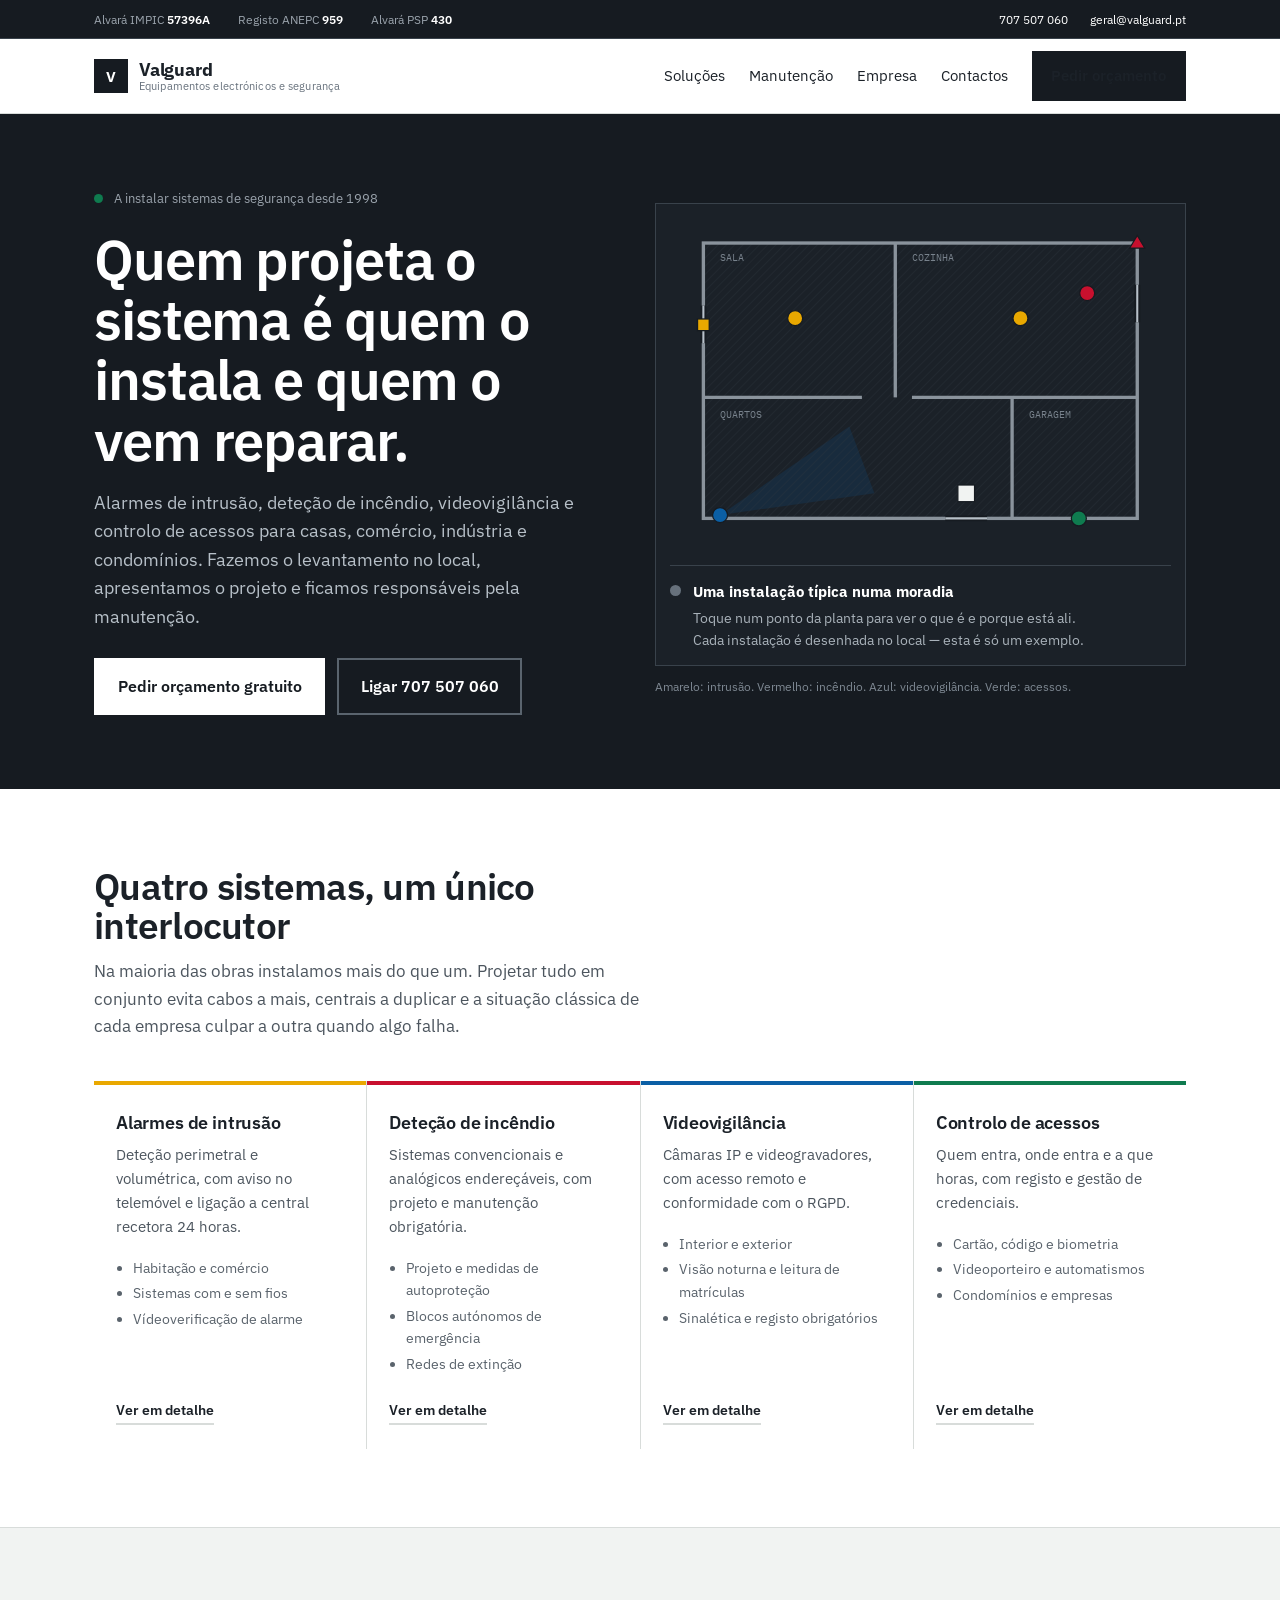
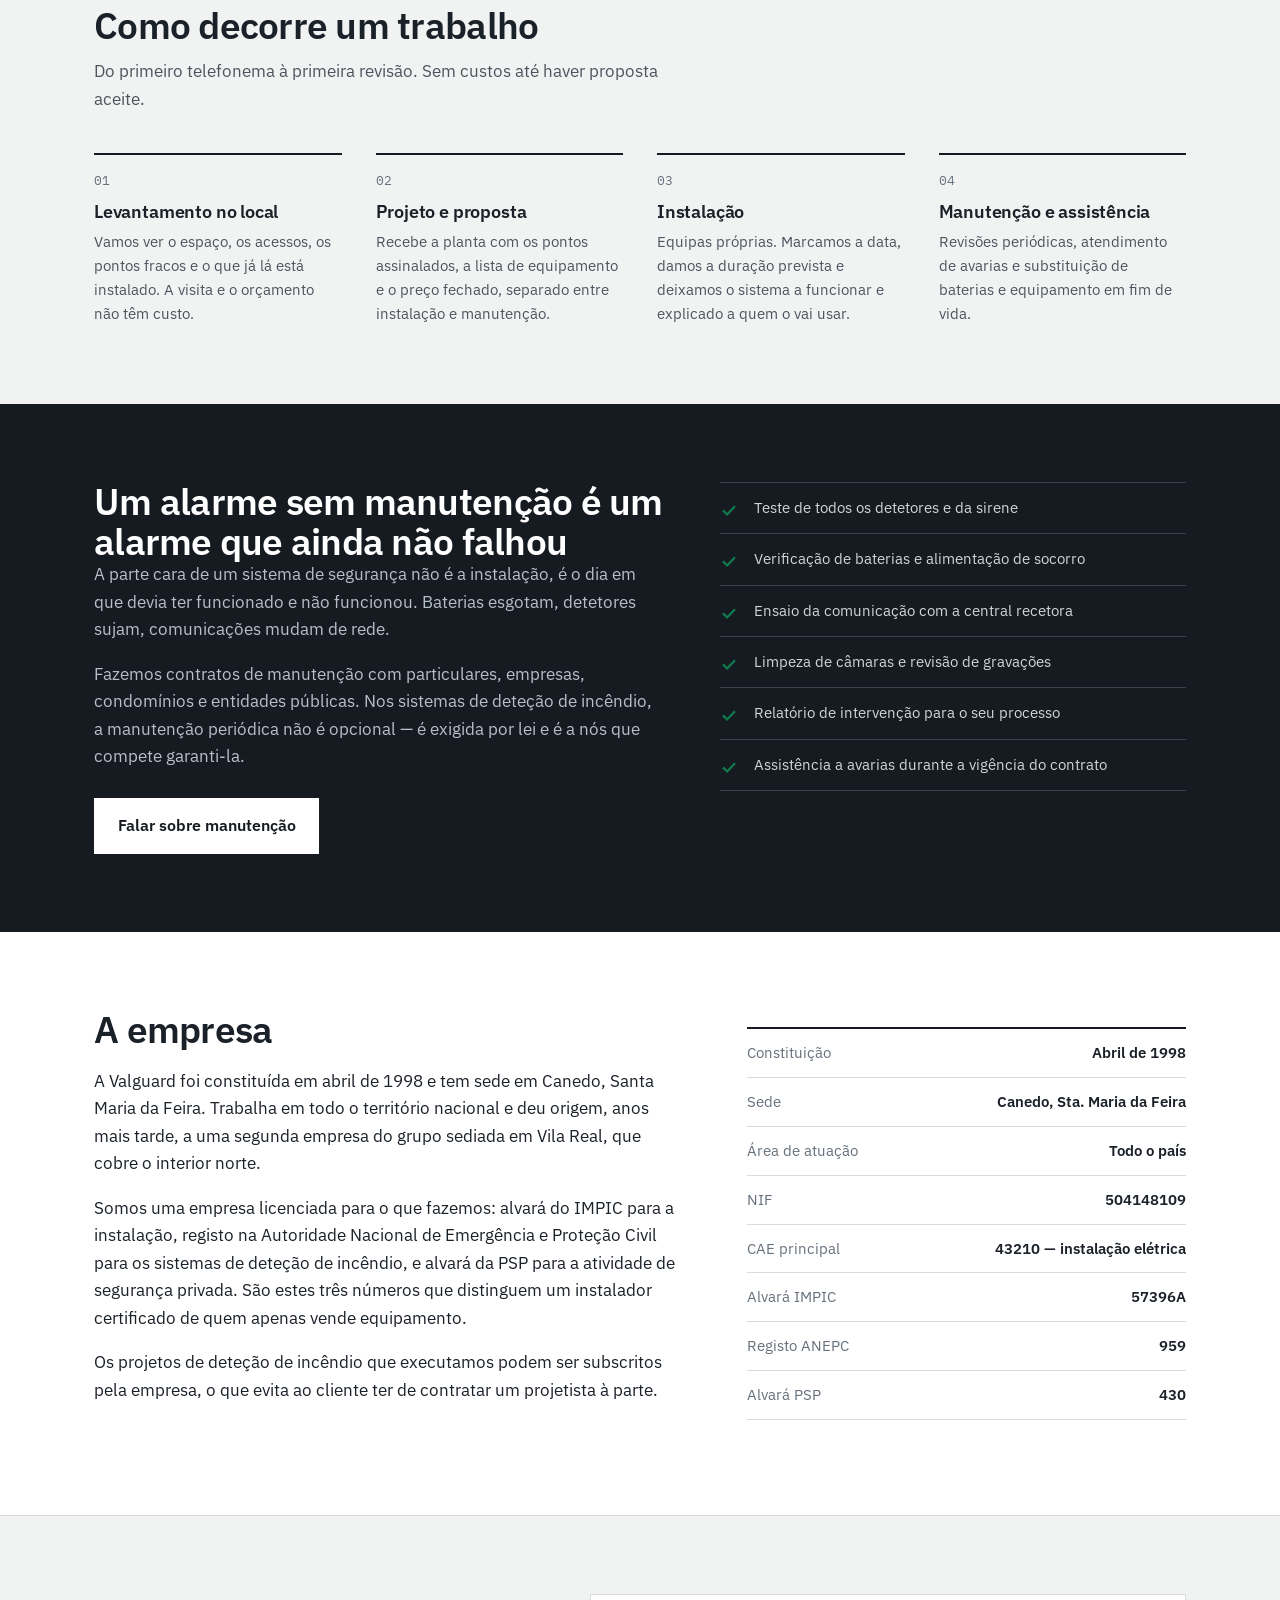
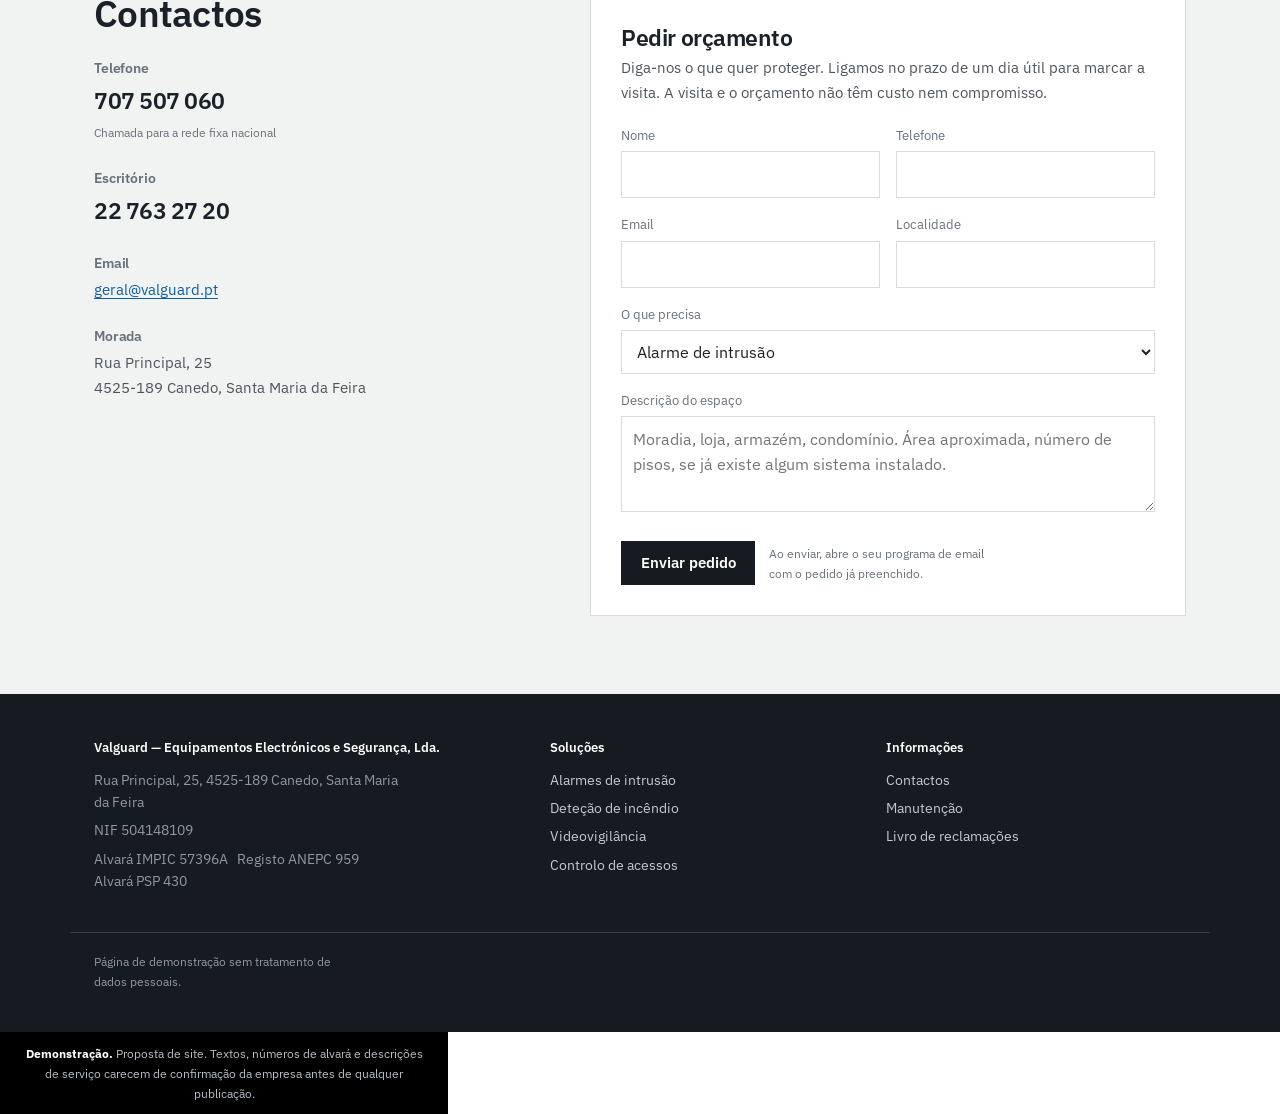
==== index.html @ 0702d92c "Site de demonstração Valguard: página inicial com planta interativa, página de soluções e configurad" ====
<!DOCTYPE html>
<html lang="pt-PT">
<head>
<meta charset="utf-8">
<meta name="viewport" content="width=device-width, initial-scale=1">
<title>Valguard — Alarmes, deteção de incêndio, videovigilância e controlo de acessos</title>
<meta name="description" content="Instalação e manutenção de sistemas de segurança em todo o país desde 1998. Alarmes de intrusão, deteção de incêndio, videovigilância e controlo de acessos. Sede em Canedo, Santa Maria da Feira.">
<link rel="preconnect" href="https://fonts.googleapis.com">
<link rel="preconnect" href="https://fonts.gstatic.com" crossorigin>
<link href="https://fonts.googleapis.com/css2?family=IBM+Plex+Mono:wght@400;500&family=IBM+Plex+Sans:wght@400;500;600;700&display=swap" rel="stylesheet">
<link rel="stylesheet" href="assets/style.css">
</head>
<body>
<a class="skip" href="#principal">Saltar para o conteúdo</a>

<div class="credenciais">
  <div class="wrap">
    <span>Alvará IMPIC <b>57396A</b></span>
    <span>Registo ANEPC <b>959</b></span>
    <span>Alvará PSP <b>430</b></span>
    <span class="dir">
      <a href="tel:707507060">707 507 060</a>
      <a href="mailto:geral@valguard.pt">geral@valguard.pt</a>
    </span>
  </div>
</div>

<header class="topo">
  <div class="wrap">
    <a class="marca" href="index.html">
      <span class="sig" aria-hidden="true">V</span>
      <span class="nome">Valguard<small>Equipamentos electrónicos e segurança</small></span>
    </a>
    <nav class="menu">
      <a href="solucoes.html">Soluções</a>
      <a href="#manutencao">Manutenção</a>
      <a href="#empresa">Empresa</a>
      <a href="#contactos">Contactos</a>
      <a class="btn" href="#contactos">Pedir orçamento</a>
    </nav>
  </div>
</header>

<main id="principal">

<section class="hero">
  <div class="wrap">
    <div>
      <span class="etiqueta-desde"><i aria-hidden="true"></i> A instalar sistemas de segurança desde 1998</span>
      <h1>Quem projeta o sistema é quem o instala e quem o vem reparar.</h1>
      <p class="sub">Alarmes de intrusão, deteção de incêndio, videovigilância e controlo de acessos
        para casas, comércio, indústria e condomínios. Fazemos o levantamento no local,
        apresentamos o projeto e ficamos responsáveis pela manutenção.</p>
      <div class="acoes">
        <a class="btn btn-claro" href="#contactos">Pedir orçamento gratuito</a>
        <a class="btn btn-linha-clara" href="tel:707507060">Ligar 707 507 060</a>
      </div>
    </div>

    <div>
      <div class="planta-caixa">
        <svg viewBox="0 0 600 400" role="img" aria-label="Planta de uma habitação com os pontos de um sistema de segurança assinalados">
          <defs>
            <pattern id="hachura" width="7" height="7" patternTransform="rotate(45)" patternUnits="userSpaceOnUse">
              <line x1="0" y1="0" x2="0" y2="7" stroke="#2E3740" stroke-width="1.4"/>
            </pattern>
          </defs>

          <!-- cone da câmara exterior -->
          <path d="M60 356 L215 250 L245 330 Z" fill="#0B5FA5" opacity=".16"/>

          <!-- paredes -->
          <rect x="40" y="30" width="520" height="330" fill="url(#hachura)" opacity=".55"/>
          <rect x="40" y="30" width="520" height="330" fill="none" stroke="#8A939C" stroke-width="4"/>
          <line x1="270" y1="30" x2="270" y2="215" stroke="#8A939C" stroke-width="4"/>
          <line x1="40" y1="215" x2="230" y2="215" stroke="#8A939C" stroke-width="4"/>
          <line x1="290" y1="215" x2="560" y2="215" stroke="#8A939C" stroke-width="4"/>
          <line x1="410" y1="215" x2="410" y2="360" stroke="#8A939C" stroke-width="4"/>

          <!-- vãos -->
          <line x1="40" y1="105" x2="40" y2="150" stroke="#161B21" stroke-width="7"/>
          <line x1="40" y1="105" x2="40" y2="150" stroke="#B7C0C8" stroke-width="2.5"/>
          <line x1="330" y1="360" x2="380" y2="360" stroke="#161B21" stroke-width="7"/>
          <line x1="330" y1="360" x2="380" y2="360" stroke="#B7C0C8" stroke-width="2.5"/>
          <line x1="560" y1="80" x2="560" y2="125" stroke="#161B21" stroke-width="7"/>
          <line x1="560" y1="80" x2="560" y2="125" stroke="#B7C0C8" stroke-width="2.5"/>

          <!-- nomes das divisões -->
          <g class="mono" fill="#78828C" font-size="12" font-family="IBM Plex Mono, monospace">
            <text x="60" y="52">SALA</text>
            <text x="290" y="52">COZINHA</text>
            <text x="60" y="240">QUARTOS</text>
            <text x="430" y="240">GARAGEM</text>
          </g>

          <!-- pontos -->
          <g id="pontos">
            <g class="ponto" role="button" tabindex="0" aria-pressed="false"
               data-nome="Detetor de movimento" data-cor="#E9A800"
               data-desc="Infravermelho passivo com imunidade a animais domésticos. Cobre a divisão inteira e liga por rádio ou cabo à central.">
              <circle class="halo" cx="150" cy="120" r="22" fill="#E9A800"/>
              <circle class="base" cx="150" cy="120" r="9" fill="#E9A800" stroke="#161B21" stroke-width="1.5"/>
            </g>
            <g class="ponto" role="button" tabindex="0" aria-pressed="false"
               data-nome="Detetor de movimento" data-cor="#E9A800"
               data-desc="Nas divisões de passagem obrigatória. Se alguém entrar por onde for, tem de passar por um destes.">
              <circle class="halo" cx="420" cy="120" r="22" fill="#E9A800"/>
              <circle class="base" cx="420" cy="120" r="9" fill="#E9A800" stroke="#161B21" stroke-width="1.5"/>
            </g>
            <g class="ponto" role="button" tabindex="0" aria-pressed="false"
               data-nome="Contacto magnético" data-cor="#E9A800"
               data-desc="Colocado em portas e janelas. Deteta a abertura antes de haver alguém lá dentro, o que permite disparar com a casa ocupada.">
              <circle class="halo" cx="40" cy="128" r="20" fill="#E9A800"/>
              <rect class="base" x="33" y="121" width="14" height="14" fill="#E9A800" stroke="#161B21" stroke-width="1.5"/>
            </g>
            <g class="ponto" role="button" tabindex="0" aria-pressed="false"
               data-nome="Detetor de fumo" data-cor="#C8102E"
               data-desc="Ótico, no teto da cozinha e dos corredores. Em edifícios com utilização-tipo definida, a localização e o número seguem o projeto de segurança contra incêndio.">
              <circle class="halo" cx="500" cy="90" r="22" fill="#C8102E"/>
              <circle class="base" cx="500" cy="90" r="9" fill="#C8102E" stroke="#161B21" stroke-width="1.5"/>
            </g>
            <g class="ponto" role="button" tabindex="0" aria-pressed="false"
               data-nome="Sirene exterior autoalimentada" data-cor="#C8102E"
               data-desc="Com bateria própria e proteção contra sabotagem. Continua a tocar se cortarem a corrente ou o cabo.">
              <circle class="halo" cx="560" cy="30" r="22" fill="#C8102E"/>
              <path class="base" d="M560 21 l9 15 h-18 z" fill="#C8102E" stroke="#161B21" stroke-width="1.5"/>
            </g>
            <g class="ponto" role="button" tabindex="0" aria-pressed="false"
               data-nome="Central e teclado" data-cor="#F1F3F2"
               data-desc="O cérebro do sistema, junto à entrada. Comunica por GSM e IP com a central recetora de alarmes e com a aplicação no telemóvel.">
              <circle class="halo" cx="355" cy="330" r="22" fill="#F1F3F2"/>
              <rect class="base" x="345" y="320" width="20" height="20" fill="#F1F3F2" stroke="#161B21" stroke-width="1.5"/>
            </g>
            <g class="ponto" role="button" tabindex="0" aria-pressed="false"
               data-nome="Câmara exterior" data-cor="#0B5FA5"
               data-desc="Visão noturna e gravação contínua no videogravador. O ângulo de cobertura é definido no levantamento para não apanhar espaço público nem casas vizinhas.">
              <circle class="halo" cx="60" cy="356" r="22" fill="#0B5FA5"/>
              <circle class="base" cx="60" cy="356" r="9" fill="#0B5FA5" stroke="#161B21" stroke-width="1.5"/>
            </g>
            <g class="ponto" role="button" tabindex="0" aria-pressed="false"
               data-nome="Controlo de acessos" data-cor="#0F7B4F"
               data-desc="Leitor de cartão ou código no portão e na porta da garagem. Regista quem entrou e a que horas, e permite retirar um acesso sem trocar fechaduras.">
              <circle class="halo" cx="490" cy="360" r="22" fill="#0F7B4F"/>
              <circle class="base" cx="490" cy="360" r="9" fill="#0F7B4F" stroke="#161B21" stroke-width="1.5"/>
            </g>
          </g>
        </svg>

        <div class="legenda-planta" id="legenda" role="status">
          <span class="pastilha" id="leg-cor"></span>
          <div>
            <strong id="leg-nome">Uma instalação típica numa moradia</strong>
            <p id="leg-desc">Toque num ponto da planta para ver o que é e porque está ali. Cada instalação é desenhada no local — esta é só um exemplo.</p>
          </div>
        </div>
      </div>
      <p class="dica">Amarelo: intrusão. Vermelho: incêndio. Azul: videovigilância. Verde: acessos.</p>
    </div>
  </div>
</section>

<section class="solucoes" id="solucoes">
  <div class="wrap">
    <div class="cabeca">
      <h2>Quatro sistemas, um único interlocutor</h2>
      <p>Na maioria das obras instalamos mais do que um. Projetar tudo em conjunto evita
        cabos a mais, centrais a duplicar e a situação clássica de cada empresa culpar a outra quando algo falha.</p>
    </div>

    <div class="quatro">
      <div class="sol s-intrusao">
        <h3>Alarmes de intrusão</h3>
        <p>Deteção perimetral e volumétrica, com aviso no telemóvel e ligação a central recetora 24 horas.</p>
        <ul>
          <li>Habitação e comércio</li>
          <li>Sistemas com e sem fios</li>
          <li>Vídeoverificação de alarme</li>
        </ul>
        <a href="solucoes.html#intrusao">Ver em detalhe</a>
      </div>
      <div class="sol s-incendio">
        <h3>Deteção de incêndio</h3>
        <p>Sistemas convencionais e analógicos endereçáveis, com projeto e manutenção obrigatória.</p>
        <ul>
          <li>Projeto e medidas de autoproteção</li>
          <li>Blocos autónomos de emergência</li>
          <li>Redes de extinção</li>
        </ul>
        <a href="solucoes.html#incendio">Ver em detalhe</a>
      </div>
      <div class="sol s-video">
        <h3>Videovigilância</h3>
        <p>Câmaras IP e videogravadores, com acesso remoto e conformidade com o RGPD.</p>
        <ul>
          <li>Interior e exterior</li>
          <li>Visão noturna e leitura de matrículas</li>
          <li>Sinalética e registo obrigatórios</li>
        </ul>
        <a href="solucoes.html#video">Ver em detalhe</a>
      </div>
      <div class="sol s-acessos">
        <h3>Controlo de acessos</h3>
        <p>Quem entra, onde entra e a que horas, com registo e gestão de credenciais.</p>
        <ul>
          <li>Cartão, código e biometria</li>
          <li>Videoporteiro e automatismos</li>
          <li>Condomínios e empresas</li>
        </ul>
        <a href="solucoes.html#acessos">Ver em detalhe</a>
      </div>
    </div>
  </div>
</section>

<section class="processo">
  <div class="wrap">
    <div class="cabeca">
      <h2>Como decorre um trabalho</h2>
      <p>Do primeiro telefonema à primeira revisão. Sem custos até haver proposta aceite.</p>
    </div>
    <ol>
      <li>
        <h3>Levantamento no local</h3>
        <p>Vamos ver o espaço, os acessos, os pontos fracos e o que já lá está instalado.
          A visita e o orçamento não têm custo.</p>
      </li>
      <li>
        <h3>Projeto e proposta</h3>
        <p>Recebe a planta com os pontos assinalados, a lista de equipamento e o preço fechado,
          separado entre instalação e manutenção.</p>
      </li>
      <li>
        <h3>Instalação</h3>
        <p>Equipas próprias. Marcamos a data, damos a duração prevista e deixamos o sistema
          a funcionar e explicado a quem o vai usar.</p>
      </li>
      <li>
        <h3>Manutenção e assistência</h3>
        <p>Revisões periódicas, atendimento de avarias e substituição de baterias e equipamento
          em fim de vida.</p>
      </li>
    </ol>
  </div>
</section>

<section class="manutencao" id="manutencao">
  <div class="wrap">
    <div>
      <h2>Um alarme sem manutenção é um alarme que ainda não falhou</h2>
      <p>A parte cara de um sistema de segurança não é a instalação, é o dia em que devia
        ter funcionado e não funcionou. Baterias esgotam, detetores sujam, comunicações mudam de rede.</p>
      <p>Fazemos contratos de manutenção com particulares, empresas, condomínios e entidades públicas.
        Nos sistemas de deteção de incêndio, a manutenção periódica não é opcional — é exigida por lei
        e é a nós que compete garanti-la.</p>
      <div class="acoes">
        <a class="btn btn-claro" href="#contactos">Falar sobre manutenção</a>
      </div>
    </div>
    <div>
      <ul class="lista-check">
        <li><svg width="18" height="18" viewBox="0 0 24 24" fill="none" stroke="currentColor" stroke-width="3" aria-hidden="true"><path d="M4 12.5l5.5 5.5L20 7"/></svg> Teste de todos os detetores e da sirene</li>
        <li><svg width="18" height="18" viewBox="0 0 24 24" fill="none" stroke="currentColor" stroke-width="3" aria-hidden="true"><path d="M4 12.5l5.5 5.5L20 7"/></svg> Verificação de baterias e alimentação de socorro</li>
        <li><svg width="18" height="18" viewBox="0 0 24 24" fill="none" stroke="currentColor" stroke-width="3" aria-hidden="true"><path d="M4 12.5l5.5 5.5L20 7"/></svg> Ensaio da comunicação com a central recetora</li>
        <li><svg width="18" height="18" viewBox="0 0 24 24" fill="none" stroke="currentColor" stroke-width="3" aria-hidden="true"><path d="M4 12.5l5.5 5.5L20 7"/></svg> Limpeza de câmaras e revisão de gravações</li>
        <li><svg width="18" height="18" viewBox="0 0 24 24" fill="none" stroke="currentColor" stroke-width="3" aria-hidden="true"><path d="M4 12.5l5.5 5.5L20 7"/></svg> Relatório de intervenção para o seu processo</li>
        <li><svg width="18" height="18" viewBox="0 0 24 24" fill="none" stroke="currentColor" stroke-width="3" aria-hidden="true"><path d="M4 12.5l5.5 5.5L20 7"/></svg> Assistência a avarias durante a vigência do contrato</li>
      </ul>
    </div>
  </div>
</section>

<section class="empresa" id="empresa">
  <div class="wrap">
    <div>
      <h2>A empresa</h2>
      <p style="margin-top:1.1rem">A Valguard foi constituída em abril de 1998 e tem sede em Canedo,
        Santa Maria da Feira. Trabalha em todo o território nacional e deu origem, anos mais tarde,
        a uma segunda empresa do grupo sediada em Vila Real, que cobre o interior norte.</p>
      <p>Somos uma empresa licenciada para o que fazemos: alvará do IMPIC para a instalação,
        registo na Autoridade Nacional de Emergência e Proteção Civil para os sistemas de deteção
        de incêndio, e alvará da PSP para a atividade de segurança privada. São estes três números
        que distinguem um instalador certificado de quem apenas vende equipamento.</p>
      <p>Os projetos de deteção de incêndio que executamos podem ser subscritos pela empresa,
        o que evita ao cliente ter de contratar um projetista à parte.</p>
    </div>
    <div>
      <dl class="factos">
        <div><dt>Constituição</dt><dd>Abril de 1998</dd></div>
        <div><dt>Sede</dt><dd>Canedo, Sta. Maria da Feira</dd></div>
        <div><dt>Área de atuação</dt><dd>Todo o país</dd></div>
        <div><dt>NIF</dt><dd>504148109</dd></div>
        <div><dt>CAE principal</dt><dd>43210 — instalação elétrica</dd></div>
        <div><dt>Alvará IMPIC</dt><dd>57396A</dd></div>
        <div><dt>Registo ANEPC</dt><dd>959</dd></div>
        <div><dt>Alvará PSP</dt><dd>430</dd></div>
      </dl>
    </div>
  </div>
</section>

<section class="contactos" id="contactos">
  <div class="wrap">
    <div>
      <h2 style="margin-bottom:26px">Contactos</h2>
      <div class="bloco-contacto">
        <h3>Telefone</h3>
        <a class="forte" href="tel:707507060">707 507 060</a>
        <p><small>Chamada para a rede fixa nacional</small></p>
      </div>
      <div class="bloco-contacto">
        <h3>Escritório</h3>
        <a class="forte" href="tel:+351227632720">22 763 27 20</a>
      </div>
      <div class="bloco-contacto">
        <h3>Email</h3>
        <p><a href="mailto:geral@valguard.pt">geral@valguard.pt</a></p>
      </div>
      <div class="bloco-contacto">
        <h3>Morada</h3>
        <p>Rua Principal, 25<br>4525-189 Canedo, Santa Maria da Feira</p>
      </div>
    </div>

    <div class="formulario">
      <h2>Pedir orçamento</h2>
      <p>Diga-nos o que quer proteger. Ligamos no prazo de um dia útil para marcar a visita.
        A visita e o orçamento não têm custo nem compromisso.</p>
      <div class="campos">
        <div>
          <label for="f-nome">Nome</label>
          <input id="f-nome" type="text" autocomplete="name">
        </div>
        <div>
          <label for="f-tel">Telefone</label>
          <input id="f-tel" type="tel" autocomplete="tel">
        </div>
        <div>
          <label for="f-email">Email</label>
          <input id="f-email" type="email" autocomplete="email">
        </div>
        <div>
          <label for="f-local">Localidade</label>
          <input id="f-local" type="text" autocomplete="address-level2">
        </div>
        <div class="campo-largo">
          <label for="f-servico">O que precisa</label>
          <select id="f-servico">
            <option>Alarme de intrusão</option>
            <option>Deteção de incêndio</option>
            <option>Videovigilância</option>
            <option>Controlo de acessos</option>
            <option>Mais do que um sistema</option>
            <option>Manutenção de um sistema já instalado</option>
          </select>
        </div>
        <div class="campo-largo">
          <label for="f-msg">Descrição do espaço</label>
          <textarea id="f-msg" placeholder="Moradia, loja, armazém, condomínio. Área aproximada, número de pisos, se já existe algum sistema instalado."></textarea>
        </div>
      </div>
      <div class="rodape">
        <button class="btn" type="button" id="enviar">Enviar pedido</button>
        <span class="nota">Ao enviar, abre o seu programa de email com o pedido já preenchido.</span>
      </div>
    </div>
  </div>
</section>
</main>

<footer>
  <div class="wrap">
    <div>
      <h4>Valguard — Equipamentos Electrónicos e Segurança, Lda.</h4>
      <p>Rua Principal, 25, 4525-189 Canedo, Santa Maria da Feira</p>
      <p>NIF 504148109</p>
      <p>Alvará IMPIC 57396A &nbsp; Registo ANEPC 959 &nbsp; Alvará PSP 430</p>
    </div>
    <div>
      <h4>Soluções</h4>
      <ul>
        <li><a href="solucoes.html#intrusao">Alarmes de intrusão</a></li>
        <li><a href="solucoes.html#incendio">Deteção de incêndio</a></li>
        <li><a href="solucoes.html#video">Videovigilância</a></li>
        <li><a href="solucoes.html#acessos">Controlo de acessos</a></li>
      </ul>
    </div>
    <div>
      <h4>Informações</h4>
      <ul>
        <li><a href="#contactos">Contactos</a></li>
        <li><a href="#manutencao">Manutenção</a></li>
        <li><a href="https://www.livroreclamacoes.pt" target="_blank" rel="noopener">Livro de reclamações</a></li>
      </ul>
    </div>
  </div>
  <div class="wrap rodape-legal">
    <p>Página de demonstração sem tratamento de dados pessoais.</p>
  </div>
</footer>

<p class="aviso"><b>Demonstração.</b> Proposta de site. Textos, números de alvará e descrições de serviço carecem de confirmação da empresa antes de qualquer publicação.</p>

<script>
(function(){
  /* ---- planta interativa ---- */
  var pontos = Array.prototype.slice.call(document.querySelectorAll('.ponto'));
  var cor  = document.getElementById('leg-cor');
  var nome = document.getElementById('leg-nome');
  var desc = document.getElementById('leg-desc');

  function selecionar(p){
    pontos.forEach(function(o){ o.setAttribute('aria-pressed', String(o === p)); });
    cor.style.background = p.dataset.cor;
    nome.textContent = p.dataset.nome;
    desc.textContent = p.dataset.desc;
  }

  pontos.forEach(function(p){
    p.addEventListener('click', function(){ selecionar(p); });
    p.addEventListener('keydown', function(e){
      if(e.key === 'Enter' || e.key === ' '){ e.preventDefault(); selecionar(p); }
    });
  });

  /* ---- pedido de orçamento por email ---- */
  var botao = document.getElementById('enviar');
  if(botao){
    botao.addEventListener('click', function(){
      function v(id){ var el = document.getElementById(id); return el ? el.value.trim() : ''; }
      var corpo =
        'Nome: ' + v('f-nome') + '\n' +
        'Telefone: ' + v('f-tel') + '\n' +
        'Email: ' + v('f-email') + '\n' +
        'Localidade: ' + v('f-local') + '\n' +
        'Serviço: ' + v('f-servico') + '\n\n' +
        'Descrição do espaço:\n' + v('f-msg') + '\n';
      window.location.href = 'mailto:geral@valguard.pt'
        + '?subject=' + encodeURIComponent('Pedido de orçamento pelo site')
        + '&body=' + encodeURIComponent(corpo);
    });
  }
})();
</script>
</body>
</html>
---- assets/style.css ----
/* Valguard — folha de estilos partilhada
   Sistema cromático baseado nas cores de segurança ISO 3864:
   vermelho = incêndio · amarelo = aviso/intrusão · azul = obrigação/vigilância · verde = condição segura */

:root{
  --grafite:#161B21;
  --grafite-2:#232A32;
  --tinta:#1B2128;
  --cinza:#67717C;
  --cinza-claro:#9AA3AC;
  --nevoa:#F1F3F2;
  --branco:#FFFFFF;
  --linha:#D8DCDA;
  --linha-escura:#39424B;

  --incendio:#C8102E;
  --intrusao:#E9A800;
  --video:#0B5FA5;
  --acessos:#0F7B4F;
}
*{box-sizing:border-box}
html{scroll-behavior:smooth}
body{
  margin:0;background:var(--branco);color:var(--tinta);
  font-family:"IBM Plex Sans",system-ui,sans-serif;
  font-size:17px;line-height:1.62;-webkit-font-smoothing:antialiased;
}
@media (prefers-reduced-motion:reduce){*{animation:none!important;transition:none!important;scroll-behavior:auto}}
.wrap{max-width:1140px;margin:0 auto;padding:0 24px}
a{color:var(--video);text-underline-offset:3px}
h1,h2,h3{margin:0;font-weight:600;line-height:1.08;letter-spacing:-.02em}
h1{font-size:clamp(2.15rem,5vw,3.5rem)}
h2{font-size:clamp(1.6rem,3.1vw,2.3rem)}
h3{font-size:1.1rem;font-weight:600;line-height:1.32;letter-spacing:-.01em}
p{margin:0 0 1em;max-width:64ch}
:focus-visible{outline:3px solid var(--video);outline-offset:2px}
.skip{position:absolute;left:-9999px}
.skip:focus{left:12px;top:12px;background:#fff;padding:10px 14px;z-index:60}
.mono{font-family:"IBM Plex Mono",ui-monospace,monospace}

/* ---------- barra de credenciais ---------- */
.credenciais{background:var(--grafite);color:var(--cinza-claro);font-size:.78rem;border-bottom:1px solid var(--linha-escura)}
.credenciais .wrap{display:flex;flex-wrap:wrap;gap:6px 28px;padding:9px 24px;align-items:center}
.credenciais b{color:#fff;font-weight:600}
.credenciais a{color:#fff;text-decoration:none}
.credenciais a:hover{text-decoration:underline}
.credenciais .dir{margin-left:auto;display:flex;gap:22px}
@media(max-width:720px){.credenciais .dir{margin-left:0}}

/* ---------- navegação ---------- */
.topo{background:var(--branco);border-bottom:1px solid var(--linha);position:sticky;top:0;z-index:30}
.topo .wrap{display:flex;align-items:center;gap:22px;min-height:74px}
.marca{display:flex;align-items:center;gap:11px;text-decoration:none;color:var(--tinta)}
.marca .sig{
  width:34px;height:34px;flex:none;background:var(--grafite);color:#fff;
  display:grid;place-items:center;font-weight:700;font-size:.95rem;letter-spacing:.02em;
}
.marca .nome{font-weight:700;font-size:1.12rem;line-height:1.1;letter-spacing:-.01em}
.marca .nome small{display:block;font-weight:400;font-size:.7rem;color:var(--cinza);letter-spacing:.01em}
.menu{margin-left:auto;display:flex;gap:24px;align-items:center}
.menu a{color:var(--tinta);text-decoration:none;font-size:.94rem}
.menu a:hover{text-decoration:underline}
.menu a[aria-current="page"]{box-shadow:inset 0 -2px 0 var(--incendio)}
@media(max-width:900px){.menu a:not(.btn){display:none}}

.btn{
  display:inline-block;background:var(--grafite);color:#fff;text-decoration:none;
  padding:.66rem 1.1rem;font-weight:600;font-size:.94rem;border:2px solid var(--grafite);
  cursor:pointer;font-family:inherit;
}
.btn:hover{background:#000;border-color:#000}
.btn-vazio{background:transparent;color:var(--tinta)}
.btn-vazio:hover{background:var(--grafite);color:#fff;border-color:var(--grafite)}
.btn-claro{background:#fff;color:var(--grafite);border-color:#fff}
.btn-claro:hover{background:var(--nevoa);border-color:var(--nevoa);color:var(--grafite)}
.btn-linha-clara{background:transparent;color:#fff;border-color:#5A646E}
.btn-linha-clara:hover{background:#fff;color:var(--grafite);border-color:#fff}

/* ---------- hero ---------- */
.hero{background:var(--grafite);color:#E9EDF0}
.hero .wrap{display:grid;grid-template-columns:1fr 1.05fr;gap:56px;align-items:center;padding:70px 24px 74px}
@media(max-width:960px){.hero .wrap{grid-template-columns:1fr;gap:38px;padding:48px 24px 54px}}
.hero h1{color:#fff}
.hero .sub{font-size:1.1rem;color:#B7C0C8;margin-top:1.15rem}
.acoes{display:flex;flex-wrap:wrap;gap:12px;margin-top:1.7rem}
.acoes .btn{padding:.82rem 1.35rem;font-size:1rem}
.etiqueta-desde{display:inline-flex;align-items:center;gap:11px;font-size:.82rem;color:#9AA3AC;margin-bottom:1.2rem}
.etiqueta-desde i{width:9px;height:9px;background:var(--acessos);border-radius:50%;flex:none}

/* ---------- planta interativa ---------- */
.planta-caixa{border:1px solid var(--linha-escura);background:#1B2128;padding:14px}
.planta-caixa svg{width:100%;height:auto;display:block}
.ponto{cursor:pointer}
.ponto circle.halo{opacity:0;transition:opacity .18s}
.ponto:hover circle.halo,.ponto:focus-visible circle.halo,.ponto[aria-pressed="true"] circle.halo{opacity:.28}
.ponto:focus{outline:none}
.ponto:focus-visible circle.base{stroke:#fff;stroke-width:2.5}
.ponto[aria-pressed="true"] circle.base{stroke:#fff;stroke-width:2.5}
.legenda-planta{
  display:flex;gap:12px;align-items:flex-start;margin-top:13px;padding-top:13px;
  border-top:1px solid var(--linha-escura);min-height:66px;
}
.legenda-planta .pastilha{width:11px;height:11px;flex:none;margin-top:6px;border-radius:50%;background:var(--cinza)}
.legenda-planta strong{display:block;color:#fff;font-size:.95rem}
.legenda-planta p{margin:.2rem 0 0;font-size:.85rem;color:#A9B2BA;max-width:52ch}
.dica{font-size:.78rem;color:#7E8892;margin:10px 0 0}

/* ---------- faixa de serviços ---------- */
.solucoes{padding:78px 0;background:var(--branco)}
@media(max-width:700px){.solucoes{padding:54px 0}}
.cabeca{max-width:58ch;margin-bottom:40px}
.cabeca p{color:#4C555E;margin-top:.75rem}
.quatro{display:grid;grid-template-columns:repeat(4,1fr);gap:1px;background:var(--linha)}
@media(max-width:900px){.quatro{grid-template-columns:repeat(2,1fr)}}
@media(max-width:560px){.quatro{grid-template-columns:1fr}}
.sol{background:#fff;padding:26px 22px 24px;border-top:4px solid var(--cinza);display:flex;flex-direction:column}
.sol.s-intrusao{border-top-color:var(--intrusao)}
.sol.s-incendio{border-top-color:var(--incendio)}
.sol.s-video{border-top-color:var(--video)}
.sol.s-acessos{border-top-color:var(--acessos)}
.sol h3{margin-bottom:.55rem}
.sol p{font-size:.93rem;color:#4C555E;margin-bottom:1.1rem}
.sol ul{margin:0 0 1.2rem;padding-left:1.05rem;font-size:.87rem;color:#5A636C}
.sol li{margin-bottom:.2rem}
.sol a{margin-top:auto;font-weight:600;font-size:.9rem;text-decoration:none;color:var(--tinta);border-bottom:2px solid var(--linha);align-self:flex-start;padding-bottom:2px}
.sol a:hover{border-color:var(--tinta)}

/* ---------- processo ---------- */
.processo{background:var(--nevoa);padding:78px 0;border-top:1px solid var(--linha)}
@media(max-width:700px){.processo{padding:54px 0}}
.processo ol{list-style:none;margin:0;padding:0;counter-reset:etapa;display:grid;grid-template-columns:repeat(4,1fr);gap:0 34px}
@media(max-width:860px){.processo ol{grid-template-columns:repeat(2,1fr);gap:30px 28px}}
@media(max-width:520px){.processo ol{grid-template-columns:1fr;gap:26px}}
.processo li{counter-increment:etapa;border-top:2px solid var(--grafite);padding-top:16px}
.processo li::before{
  content:counter(etapa,decimal-leading-zero);display:block;
  font-family:"IBM Plex Mono",monospace;font-size:.8rem;color:var(--cinza);margin-bottom:8px;
}
.processo li p{font-size:.92rem;color:#4C555E;margin:.45rem 0 0}

/* ---------- manutenção (destaque) ---------- */
.manutencao{background:var(--grafite);color:#E9EDF0;padding:78px 0}
@media(max-width:700px){.manutencao{padding:54px 0}}
.manutencao .wrap{display:grid;grid-template-columns:1.1fr .9fr;gap:56px;align-items:start}
@media(max-width:880px){.manutencao .wrap{grid-template-columns:1fr;gap:34px}}
.manutencao h2{color:#fff}
.manutencao p{color:#B7C0C8}
.lista-check{list-style:none;margin:0;padding:0}
.lista-check li{display:grid;grid-template-columns:22px 1fr;gap:12px;padding:13px 0;border-bottom:1px solid var(--linha-escura);font-size:.94rem;color:#CFD6DB}
.lista-check li:first-child{border-top:1px solid var(--linha-escura)}
.lista-check svg{margin-top:5px;color:var(--acessos)}

/* ---------- empresa ---------- */
.empresa{padding:78px 0}
@media(max-width:700px){.empresa{padding:54px 0}}
.empresa .wrap{display:grid;grid-template-columns:1.15fr .85fr;gap:60px}
@media(max-width:880px){.empresa .wrap{grid-template-columns:1fr;gap:34px}}
.factos{border-top:2px solid var(--grafite)}
.factos div{display:flex;justify-content:space-between;gap:18px;padding:12px 0;border-bottom:1px solid var(--linha);font-size:.92rem}
.factos dt{color:var(--cinza);margin:0}
.factos dd{margin:0;text-align:right;font-weight:600}

/* ---------- contactos e formulário ---------- */
.contactos{background:var(--nevoa);padding:78px 0;border-top:1px solid var(--linha)}
@media(max-width:700px){.contactos{padding:54px 0}}
.contactos .wrap{display:grid;grid-template-columns:.85fr 1.15fr;gap:56px;align-items:start}
@media(max-width:880px){.contactos .wrap{grid-template-columns:1fr;gap:36px}}
.bloco-contacto{margin-bottom:26px}
.bloco-contacto h3{font-size:.85rem;color:var(--cinza);font-weight:600;margin-bottom:.25rem}
.bloco-contacto a.forte{font-size:1.45rem;font-weight:600;text-decoration:none;color:var(--tinta);letter-spacing:-.02em}
.bloco-contacto a.forte:hover{text-decoration:underline}
.bloco-contacto p{margin:0;color:#4C555E;font-size:.95rem}
.bloco-contacto small{color:var(--cinza);font-size:.78rem}

.formulario{background:#fff;border:1px solid var(--linha);padding:30px}
@media(max-width:520px){.formulario{padding:22px}}
.formulario h2{font-size:1.45rem;margin-bottom:.4rem}
.formulario > p{font-size:.93rem;color:#4C555E}
.campos{display:grid;grid-template-columns:1fr 1fr;gap:16px;margin-top:20px}
@media(max-width:600px){.campos{grid-template-columns:1fr}}
.campo-largo{grid-column:1/-1}
.formulario label{display:block;font-size:.83rem;color:var(--cinza);margin-bottom:5px}
.formulario input,.formulario select,.formulario textarea{
  width:100%;font:inherit;font-size:.97rem;padding:.62rem .7rem;
  border:1px solid var(--linha);background:#fff;color:var(--tinta);
}
.formulario textarea{min-height:96px;resize:vertical}
.formulario .rodape{display:flex;flex-wrap:wrap;gap:14px;align-items:center;margin-top:20px}
.formulario .nota{font-size:.78rem;color:var(--cinza);max-width:34ch}

footer{background:var(--grafite);color:#8F99A2;padding:44px 0 34px;font-size:.86rem}
footer .wrap{display:grid;grid-template-columns:1.4fr 1fr 1fr;gap:36px}
@media(max-width:760px){footer .wrap{grid-template-columns:1fr 1fr;gap:28px}}
@media(max-width:480px){footer .wrap{grid-template-columns:1fr}}
footer h4{margin:0 0 10px;font-size:.8rem;color:#fff;font-weight:600}
footer a{color:#C3CAD0;text-decoration:none}
footer a:hover{text-decoration:underline}
footer ul{list-style:none;margin:0;padding:0}
footer li{margin-bottom:6px}
footer p{margin:0 0 6px;max-width:38ch}
.rodape-legal{border-top:1px solid var(--linha-escura);margin-top:34px;padding-top:18px;font-size:.78rem}
.aviso{background:#000;color:#B7C0C8;font-size:.78rem;text-align:center;padding:11px 24px;margin:0}
.aviso b{color:#fff}

/* =========================================================
   PÁGINA DE SOLUÇÕES
   ========================================================= */
.topo-solucoes{padding:54px 0 36px;border-bottom:1px solid var(--linha)}
.topo-solucoes h1{font-size:clamp(1.95rem,4.2vw,2.9rem)}
.topo-solucoes p{margin-top:1rem;color:#4C555E;font-size:1.03rem}
.indice{display:flex;flex-wrap:wrap;gap:10px;margin-top:26px}
.indice a{
  text-decoration:none;font-size:.88rem;color:var(--tinta);padding:.4rem .8rem;
  border:1px solid var(--linha);display:flex;align-items:center;gap:8px;
}
.indice a:hover{border-color:var(--cinza)}
.indice i{width:9px;height:9px;flex:none;border-radius:50%}

.sistema{padding:62px 0;border-bottom:1px solid var(--linha)}
@media(max-width:700px){.sistema{padding:44px 0}}
.sistema .cab{border-left:5px solid var(--cinza);padding-left:20px;margin-bottom:32px}
.sistema.i-intrusao .cab{border-color:var(--intrusao)}
.sistema.i-incendio .cab{border-color:var(--incendio)}
.sistema.i-video .cab{border-color:var(--video)}
.sistema.i-acessos .cab{border-color:var(--acessos)}
.sistema .cab .tipo{font-family:"IBM Plex Mono",monospace;font-size:.76rem;color:var(--cinza);display:block;margin-bottom:7px}
.sistema .cab p{margin:.7rem 0 0;color:#4C555E}
.corpo-sistema{display:grid;grid-template-columns:1.25fr .75fr;gap:48px;align-items:start}
@media(max-width:900px){.corpo-sistema{grid-template-columns:1fr;gap:32px}}
.tabela-eq{width:100%;border-collapse:collapse;font-size:.92rem}
.tabela-eq th{text-align:left;font-size:.78rem;color:var(--cinza);font-weight:600;border-bottom:2px solid var(--grafite);padding:0 14px 7px 0}
.tabela-eq td{border-bottom:1px solid var(--linha);padding:11px 14px 11px 0;vertical-align:top;color:#3E464E}
.tabela-eq td:first-child{font-weight:600;color:var(--tinta);width:36%}
@media(max-width:600px){
  .tabela-eq,.tabela-eq tbody,.tabela-eq tr,.tabela-eq td{display:block;width:100%}
  .tabela-eq thead{display:none}
  .tabela-eq tr{border-bottom:1px solid var(--linha);padding:11px 0}
  .tabela-eq td{border:0;padding:1px 0}
  .tabela-eq td:first-child{width:auto;font-size:1rem}
  .tabela-eq td:last-child{color:var(--cinza);font-size:.88rem}
}
.lateral{background:var(--nevoa);padding:24px;font-size:.9rem}
.lateral h3{font-size:.95rem;margin-bottom:.6rem}
.lateral ul{margin:0;padding-left:1.05rem;color:#4C555E}
.lateral li{margin-bottom:.35rem}
.lateral .alerta{margin-top:20px;padding-top:18px;border-top:1px solid var(--linha);color:#3E464E}
.lateral .alerta b{display:block;margin-bottom:.25rem}

/* configurador */
.configurador{background:var(--grafite);color:#E9EDF0;padding:76px 0}
@media(max-width:700px){.configurador{padding:52px 0}}
.configurador h2{color:#fff;margin-bottom:.5rem}
.configurador > .wrap > p{color:#B7C0C8;max-width:58ch}
.cfg{display:grid;grid-template-columns:1fr 1fr;gap:44px;margin-top:32px;align-items:start}
@media(max-width:820px){.cfg{grid-template-columns:1fr;gap:28px}}
.cfg label{display:block;font-size:.84rem;color:#9AA3AC;margin-bottom:6px}
.cfg-grupo{margin-bottom:20px}
.cfg select,.cfg input[type=number]{
  width:100%;font:inherit;font-size:1rem;padding:.62rem .7rem;
  background:var(--grafite-2);border:1px solid #414A54;color:#fff;
}
.opcoes{display:grid;gap:9px}
.opcao{display:flex;gap:11px;align-items:flex-start;padding:11px 13px;border:1px solid #414A54;cursor:pointer}
.opcao:hover{border-color:#66707A}
.opcao input{margin:4px 0 0;accent-color:#fff;flex:none}
.opcao span{font-size:.93rem;color:#D5DBE0}
.opcao span small{display:block;color:#8F99A2;font-size:.79rem}
.resultado{border:1px solid var(--linha-escura);background:var(--grafite-2);padding:26px}
.resultado h3{color:#fff;font-size:1.05rem;margin-bottom:.3rem}
.resultado > p{font-size:.86rem;color:#9AA3AC}
.resultado ul{list-style:none;margin:16px 0 0;padding:0}
.resultado li{display:grid;grid-template-columns:14px 1fr auto;gap:11px;align-items:baseline;padding:10px 0;border-bottom:1px solid #333B44;font-size:.92rem;color:#D5DBE0}
.resultado li i{width:9px;height:9px;border-radius:50%;align-self:center}
.resultado li b{font-family:"IBM Plex Mono",monospace;font-weight:500;color:#fff;font-size:.88rem}
.resultado .vazio-cfg{color:#8F99A2;font-size:.9rem;padding:16px 0}
.resultado .accao{margin-top:22px}
.resultado .aviso-cfg{font-size:.78rem;color:#7E8892;margin-top:14px}

.remate{padding:60px 0;background:var(--nevoa);border-top:1px solid var(--linha)}
.remate .wrap{display:flex;flex-wrap:wrap;gap:26px;align-items:center;justify-content:space-between}
.remate h2{max-width:22ch}
.remate p{margin:.5rem 0 0;color:#4C555E}
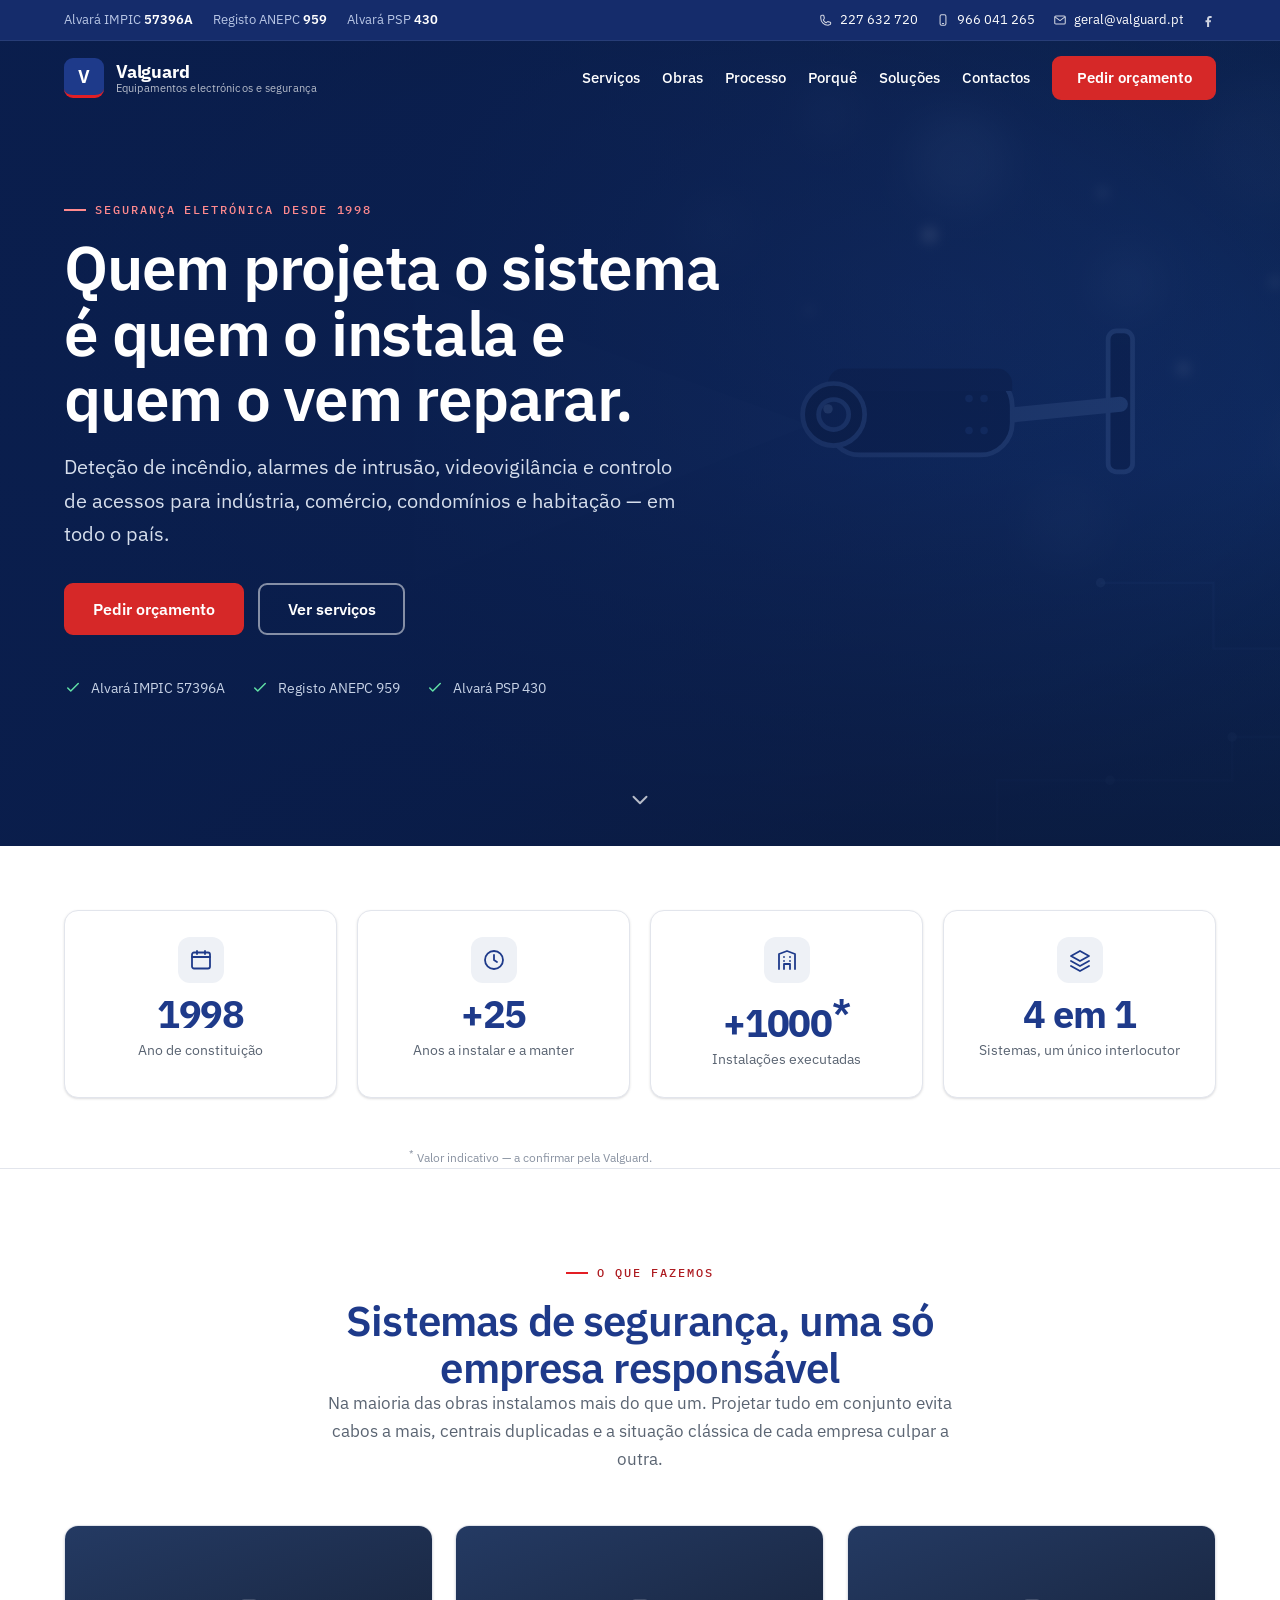
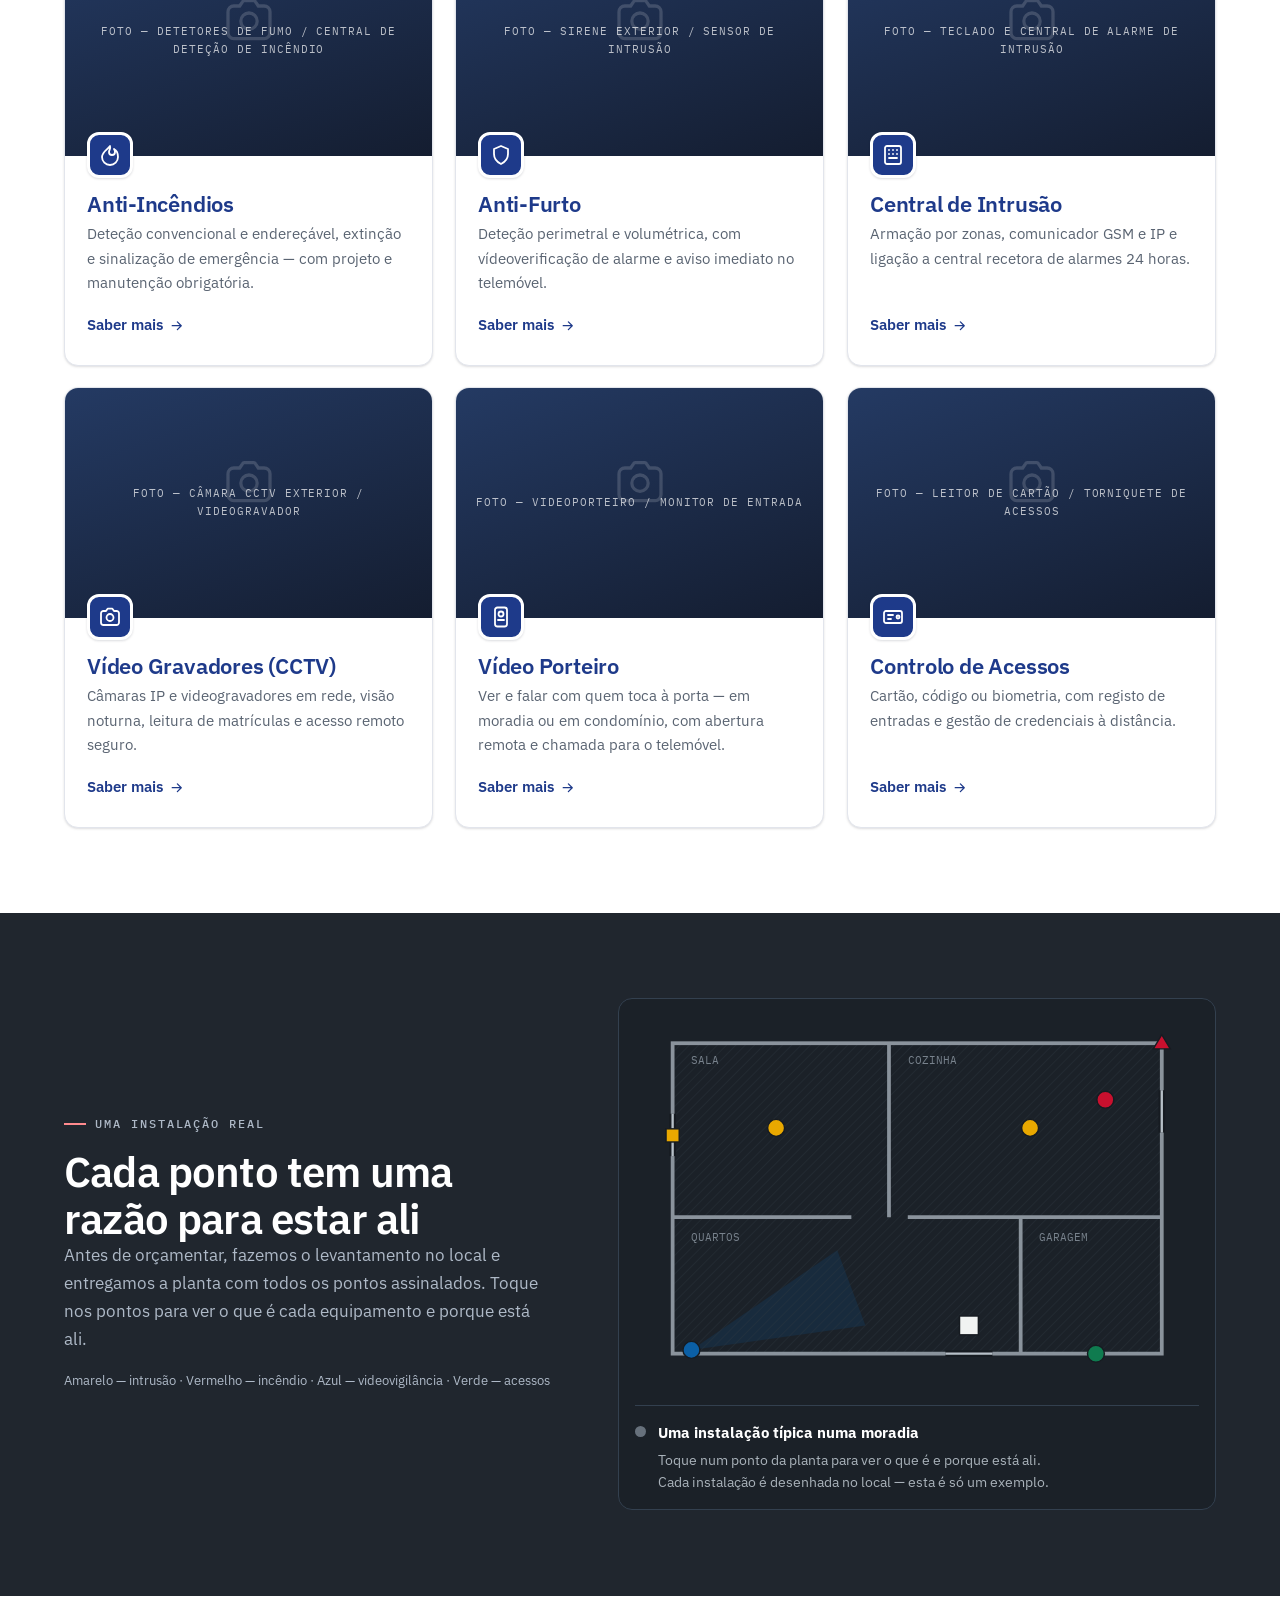
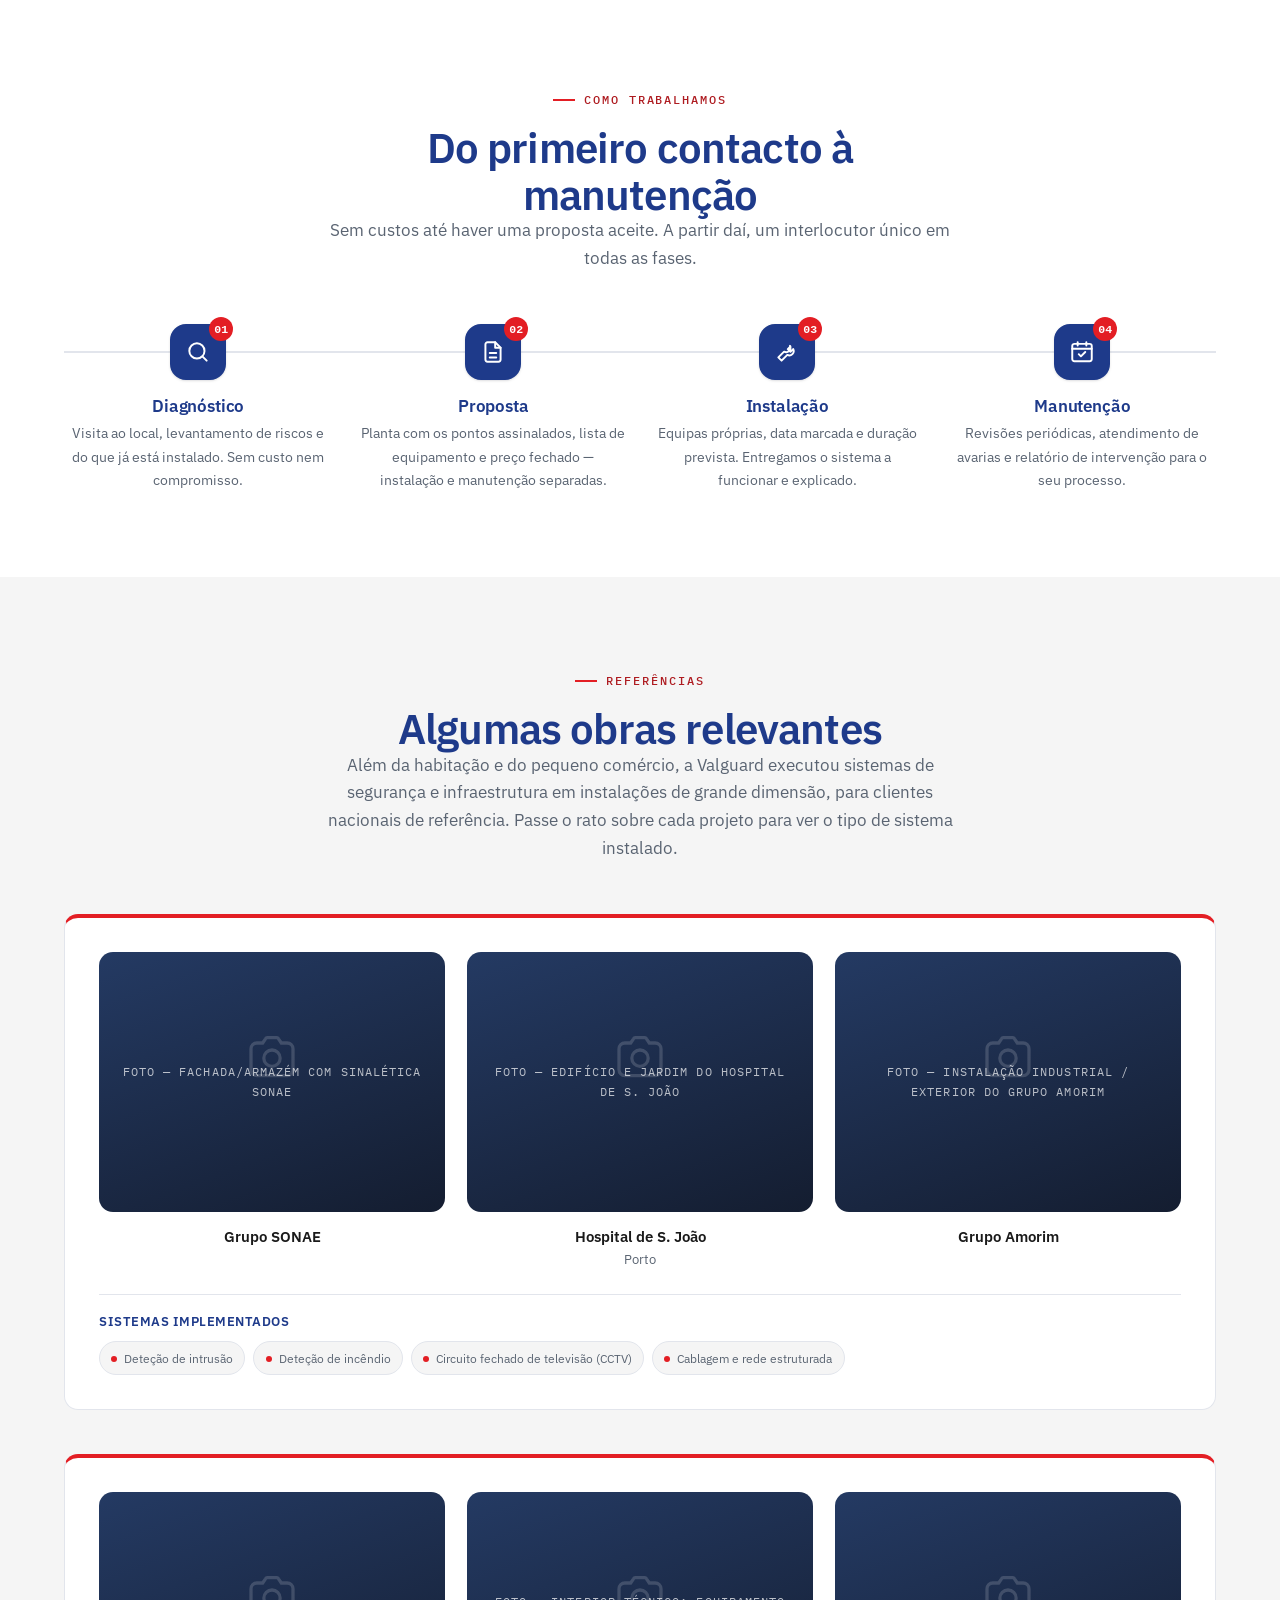
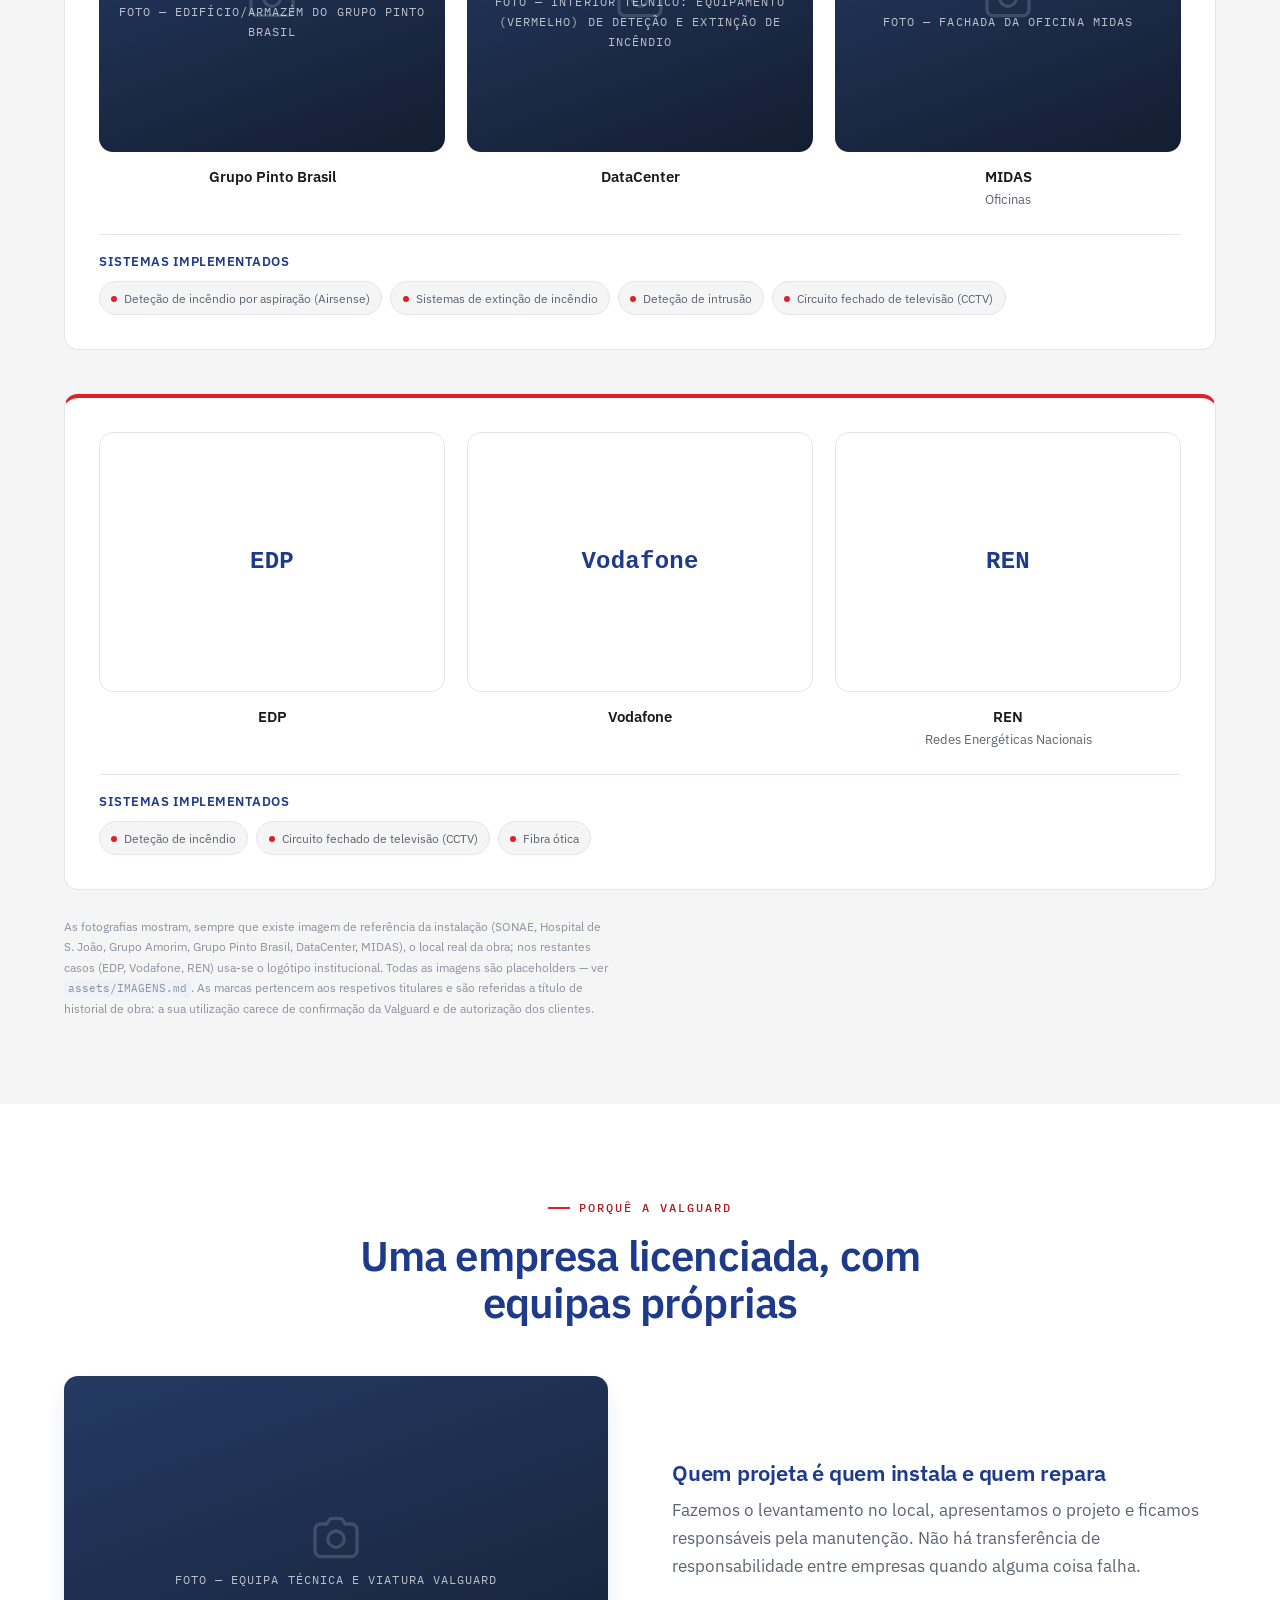
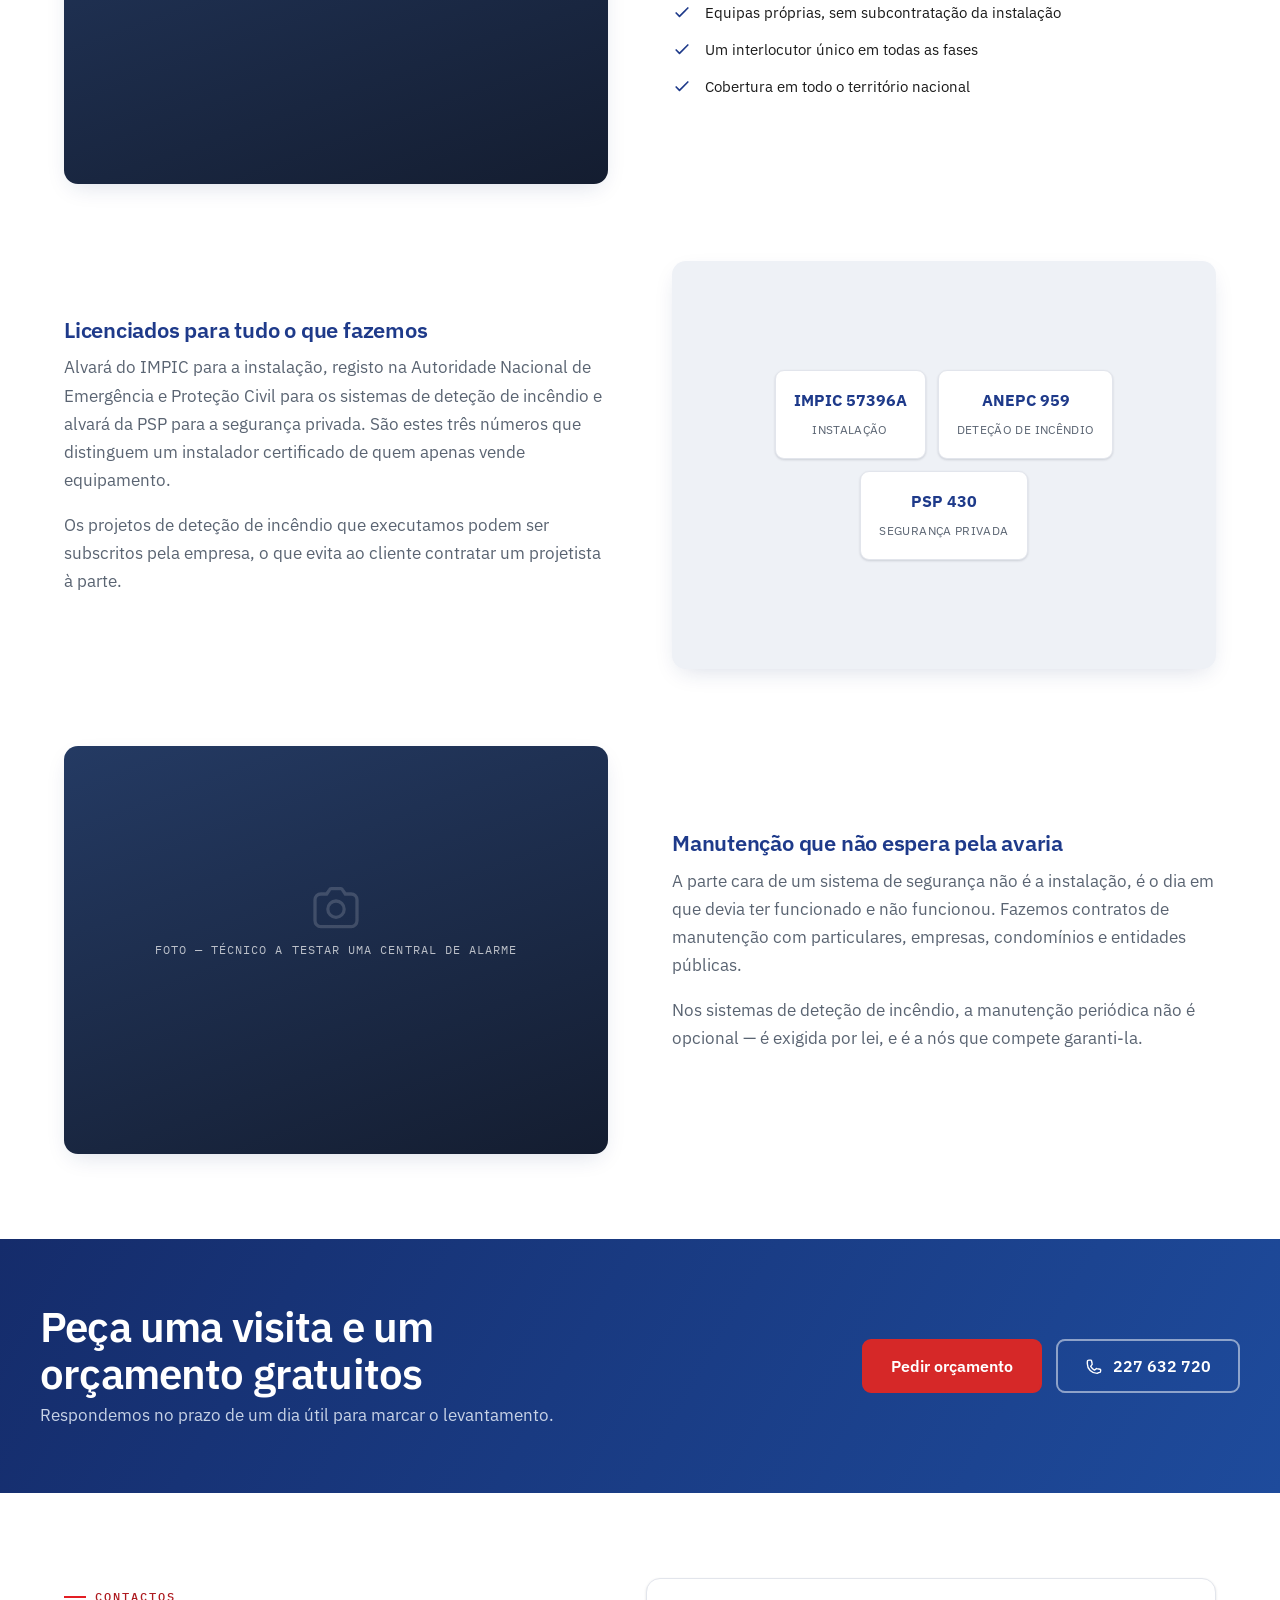
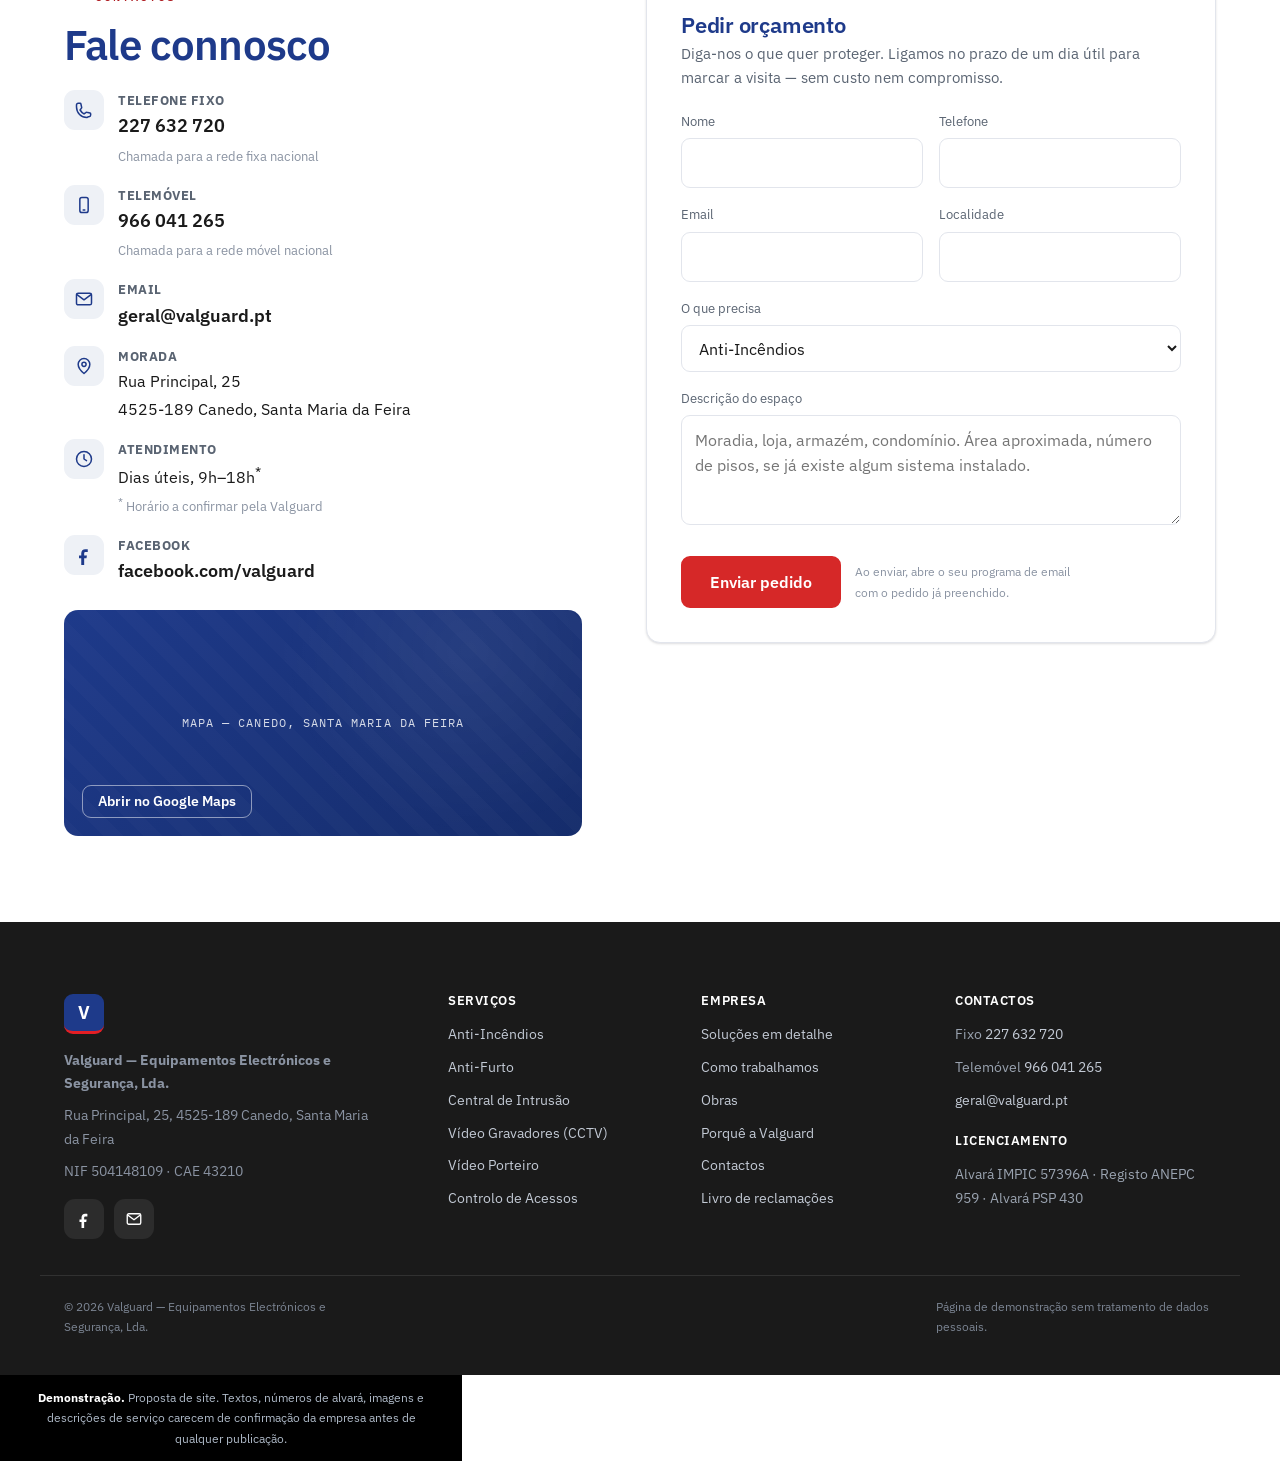
==== commit fe59d6fd: "Redesign: hero, estilos, solucoes e imagens" ====
--- a/index.html
+++ b/index.html
@@ -1,63 +1,208 @@
 <!DOCTYPE html>
-<html lang="pt-PT">
+<html lang="pt-PT" class="no-js">
 <head>
 <meta charset="utf-8">
 <meta name="viewport" content="width=device-width, initial-scale=1">
-<title>Valguard — Alarmes, deteção de incêndio, videovigilância e controlo de acessos</title>
-<meta name="description" content="Instalação e manutenção de sistemas de segurança em todo o país desde 1998. Alarmes de intrusão, deteção de incêndio, videovigilância e controlo de acessos. Sede em Canedo, Santa Maria da Feira.">
+<title>Valguard — Sistemas de segurança: incêndio, intrusão, videovigilância e acessos</title>
+<meta name="description" content="Instalação e manutenção de sistemas de segurança em todo o país desde 1998: deteção de incêndio, alarmes de intrusão, videovigilância e controlo de acessos. Sede em Canedo, Santa Maria da Feira.">
 <link rel="preconnect" href="https://fonts.googleapis.com">
 <link rel="preconnect" href="https://fonts.gstatic.com" crossorigin>
 <link href="https://fonts.googleapis.com/css2?family=IBM+Plex+Mono:wght@400;500&family=IBM+Plex+Sans:wght@400;500;600;700&display=swap" rel="stylesheet">
 <link rel="stylesheet" href="assets/style.css">
+<link rel="icon" href="data:image/svg+xml,%3Csvg xmlns='http://www.w3.org/2000/svg' viewBox='0 0 100 100'%3E%3Crect width='100' height='100' rx='18' fill='%231E3A8A'/%3E%3Crect y='82' width='100' height='18' rx='0' fill='%23E31E24'/%3E%3Ctext x='50' y='64' font-family='IBM Plex Sans, Arial, sans-serif' font-size='58' font-weight='700' fill='%23fff' text-anchor='middle'%3EV%3C/text%3E%3C/svg%3E">
 </head>
-<body>
-<a class="skip" href="#principal">Saltar para o conteúdo</a>
-
-<div class="credenciais">
+<body class="home">
+<a class="skip" href="#conteudo">Saltar para o conteúdo</a>
+
+<header class="siteheader">
+  <div class="topbar">
+    <div class="wrap topbar__inner">
+      <div class="topbar__creds">
+        <span>Alvará IMPIC <b>57396A</b></span>
+        <span>Registo ANEPC <b>959</b></span>
+        <span>Alvará PSP <b>430</b></span>
+      </div>
+      <div class="topbar__contact">
+        <a href="tel:+351227632720"><svg viewBox="0 0 24 24" fill="none" stroke="currentColor" stroke-width="1.8" stroke-linecap="round" stroke-linejoin="round" aria-hidden="true"><path d="M15.5 21C8.6 21 3 15.4 3 8.5V6a2 2 0 0 1 2-2h2.3a1 1 0 0 1 1 .8l.9 4a1 1 0 0 1-.3 1L7.3 12a13 13 0 0 0 4.7 4.7l2.2-1.6a1 1 0 0 1 1-.3l4 .9a1 1 0 0 1 .8 1V18a2 2 0 0 1-2 2h-.5Z"/></svg><span>227 632 720</span></a>
+        <a href="tel:+351966041265"><svg viewBox="0 0 24 24" fill="none" stroke="currentColor" stroke-width="1.8" stroke-linecap="round" stroke-linejoin="round" aria-hidden="true"><rect x="7" y="3" width="10" height="18" rx="2.5"/><path d="M11 18h2"/></svg><span>966 041 265</span></a>
+        <a href="mailto:geral@valguard.pt" aria-label="Email: geral@valguard.pt"><svg viewBox="0 0 24 24" fill="none" stroke="currentColor" stroke-width="1.8" stroke-linecap="round" stroke-linejoin="round" aria-hidden="true"><rect x="3" y="5" width="18" height="14" rx="2"/><path d="m4 7 8 6 8-6"/></svg><span>geral@valguard.pt</span></a>
+        <a class="topbar__fb" href="https://www.facebook.com/" target="_blank" rel="noopener" aria-label="Facebook da Valguard"><svg viewBox="0 0 24 24" fill="currentColor" aria-hidden="true"><path d="M14 8.5h2.5V5.2C16.1 5.15 14.9 5 13.5 5 10.6 5 8.7 6.8 8.7 10v2.6H6v3.4h2.7V24h3.5v-8h2.8l.5-3.4h-3.3V10.3c0-1 .3-1.8 1.8-1.8z"/></svg></a>
+      </div>
+    </div>
+  </div>
+
   <div class="wrap">
-    <span>Alvará IMPIC <b>57396A</b></span>
-    <span>Registo ANEPC <b>959</b></span>
-    <span>Alvará PSP <b>430</b></span>
-    <span class="dir">
-      <a href="tel:707507060">707 507 060</a>
-      <a href="mailto:geral@valguard.pt">geral@valguard.pt</a>
-    </span>
-  </div>
-</div>
-
-<header class="topo">
+    <div class="nav">
+      <div class="nav__inner">
+        <a class="brand" href="index.html">
+          <span class="brand__mark" aria-hidden="true">V</span>
+          <span class="brand__text">Valguard<small>Equipamentos electrónicos e segurança</small></span>
+        </a>
+        <button class="nav__toggle" type="button" aria-expanded="false" aria-controls="navmenu" aria-label="Abrir menu">
+          <span class="nav__toggle-bar"></span>
+          <span class="nav__toggle-bar"></span>
+          <span class="nav__toggle-bar"></span>
+        </button>
+        <nav class="nav__menu" id="navmenu" aria-label="Principal">
+          <a href="#servicos">Serviços</a>
+          <a href="#obras">Obras</a>
+          <a href="#processo">Processo</a>
+          <a href="#porque">Porquê</a>
+          <a href="solucoes.html">Soluções</a>
+          <a href="#contactos">Contactos</a>
+          <a class="btn btn--primary nav__cta" href="#contactos">Pedir orçamento</a>
+        </nav>
+      </div>
+    </div>
+  </div>
+</header>
+
+<main id="conteudo">
+
+<!-- ============ HERO ============ -->
+<section class="hero">
+  <div class="hero__media" role="img" aria-label="Composição gráfica de tema de segurança eletrónica: câmara de videovigilância e luzes desfocadas sobre fundo azul-escuro"></div>
+  <div class="hero__overlay" aria-hidden="true"></div>
+  <div class="wrap hero__content">
+    <p class="eyebrow eyebrow--light">Segurança eletrónica desde 1998</p>
+    <h1>Quem projeta o sistema é quem o instala e quem o vem reparar.</h1>
+    <p class="hero__sub">Deteção de incêndio, alarmes de intrusão, videovigilância e controlo de acessos
+      para indústria, comércio, condomínios e habitação — em todo o país.</p>
+    <div class="hero__actions">
+      <a class="btn btn--primary btn--lg btn--pulse" href="#contactos">Pedir orçamento</a>
+      <a class="btn btn--ghost-light btn--lg" href="#servicos">Ver serviços</a>
+    </div>
+    <ul class="hero__trust">
+      <li><svg viewBox="0 0 24 24" fill="none" stroke="currentColor" stroke-width="2" stroke-linecap="round" stroke-linejoin="round" aria-hidden="true"><path d="m5 12 4 4 10-10"/></svg> Alvará IMPIC 57396A</li>
+      <li><svg viewBox="0 0 24 24" fill="none" stroke="currentColor" stroke-width="2" stroke-linecap="round" stroke-linejoin="round" aria-hidden="true"><path d="m5 12 4 4 10-10"/></svg> Registo ANEPC 959</li>
+      <li><svg viewBox="0 0 24 24" fill="none" stroke="currentColor" stroke-width="2" stroke-linecap="round" stroke-linejoin="round" aria-hidden="true"><path d="m5 12 4 4 10-10"/></svg> Alvará PSP 430</li>
+    </ul>
+  </div>
+  <a class="hero__scroll" href="#stats" aria-label="Ver mais">
+    <svg viewBox="0 0 24 24" fill="none" stroke="currentColor" stroke-width="1.8" stroke-linecap="round" stroke-linejoin="round" aria-hidden="true"><path d="m6 9 6 6 6-6"/></svg>
+  </a>
+</section>
+
+<!-- ============ ESTATÍSTICAS ============ -->
+<section class="stats" id="stats">
   <div class="wrap">
-    <a class="marca" href="index.html">
-      <span class="sig" aria-hidden="true">V</span>
-      <span class="nome">Valguard<small>Equipamentos electrónicos e segurança</small></span>
-    </a>
-    <nav class="menu">
-      <a href="solucoes.html">Soluções</a>
-      <a href="#manutencao">Manutenção</a>
-      <a href="#empresa">Empresa</a>
-      <a href="#contactos">Contactos</a>
-      <a class="btn" href="#contactos">Pedir orçamento</a>
-    </nav>
-  </div>
-</header>
-
-<main id="principal">
-
-<section class="hero">
+    <div class="stats__grid">
+      <article class="stat" data-reveal>
+        <span class="stat__icon"><svg viewBox="0 0 24 24" fill="none" stroke="currentColor" stroke-width="1.8" stroke-linecap="round" stroke-linejoin="round" aria-hidden="true"><rect x="3" y="4.5" width="18" height="16" rx="2"/><path d="M3 9h18M8 3v3M16 3v3"/></svg></span>
+        <span class="stat__num">1998</span>
+        <span class="stat__label">Ano de constituição</span>
+      </article>
+      <article class="stat" data-reveal>
+        <span class="stat__icon"><svg viewBox="0 0 24 24" fill="none" stroke="currentColor" stroke-width="1.8" stroke-linecap="round" stroke-linejoin="round" aria-hidden="true"><circle cx="12" cy="12" r="9"/><path d="M12 7v5l3 2"/></svg></span>
+        <span class="stat__num">+25</span>
+        <span class="stat__label">Anos a instalar e a manter</span>
+      </article>
+      <article class="stat" data-reveal>
+        <span class="stat__icon"><svg viewBox="0 0 24 24" fill="none" stroke="currentColor" stroke-width="1.8" stroke-linecap="round" stroke-linejoin="round" aria-hidden="true"><path d="M4 21V6l8-3 8 3v15"/><path d="M9 21v-5h6v5M9 9h.01M15 9h.01M9 13h.01M15 13h.01"/></svg></span>
+        <span class="stat__num">+1000<sup>*</sup></span>
+        <span class="stat__label">Instalações executadas</span>
+      </article>
+      <article class="stat" data-reveal>
+        <span class="stat__icon"><svg viewBox="0 0 24 24" fill="none" stroke="currentColor" stroke-width="1.8" stroke-linecap="round" stroke-linejoin="round" aria-hidden="true"><path d="M12 3 3 8l9 5 9-5-9-5Z"/><path d="m3 13 9 5 9-5M3 18l9 5 9-5"/></svg></span>
+        <span class="stat__num">4 em 1</span>
+        <span class="stat__label">Sistemas, um único interlocutor</span>
+      </article>
+    </div>
+    <p class="stats__note"><sup>*</sup> Valor indicativo — a confirmar pela Valguard.</p>
+  </div>
+</section>
+
+<!-- ============ SERVIÇOS ============ -->
+<section class="services section" id="servicos">
   <div class="wrap">
-    <div>
-      <span class="etiqueta-desde"><i aria-hidden="true"></i> A instalar sistemas de segurança desde 1998</span>
-      <h1>Quem projeta o sistema é quem o instala e quem o vem reparar.</h1>
-      <p class="sub">Alarmes de intrusão, deteção de incêndio, videovigilância e controlo de acessos
-        para casas, comércio, indústria e condomínios. Fazemos o levantamento no local,
-        apresentamos o projeto e ficamos responsáveis pela manutenção.</p>
-      <div class="acoes">
-        <a class="btn btn-claro" href="#contactos">Pedir orçamento gratuito</a>
-        <a class="btn btn-linha-clara" href="tel:707507060">Ligar 707 507 060</a>
-      </div>
-    </div>
-
-    <div>
+    <header class="section__head" data-reveal>
+      <p class="eyebrow">O que fazemos</p>
+      <h2>Sistemas de segurança, uma só empresa responsável</h2>
+      <p class="section__lead">Na maioria das obras instalamos mais do que um. Projetar tudo em conjunto
+        evita cabos a mais, centrais duplicadas e a situação clássica de cada empresa culpar a outra.</p>
+    </header>
+
+    <div class="services__grid">
+      <article class="card-service" data-reveal>
+        <div class="card-service__media ph ph--photo" data-label="Foto — detetores de fumo / central de deteção de incêndio"></div>
+        <div class="card-service__body">
+          <span class="card-service__icon"><svg viewBox="0 0 24 24" fill="none" stroke="currentColor" stroke-width="1.8" stroke-linecap="round" stroke-linejoin="round" aria-hidden="true"><path d="M12 3c1 3-1 4-1 6a3 3 0 0 0 6 0c0-1-.4-2-1-3 2 1 4 4 4 8a8 8 0 1 1-16 0c0-5 5-7 8-11Z"/></svg></span>
+          <h3>Anti-Incêndios</h3>
+          <p>Deteção convencional e endereçável, extinção e sinalização de emergência — com projeto e manutenção obrigatória.</p>
+          <a class="link-arrow" href="solucoes.html#incendio">Saber mais <svg viewBox="0 0 24 24" fill="none" stroke="currentColor" stroke-width="2" stroke-linecap="round" stroke-linejoin="round" aria-hidden="true"><path d="M5 12h14M13 6l6 6-6 6"/></svg></a>
+        </div>
+        <span class="card-service__accent" aria-hidden="true"></span>
+      </article>
+
+      <article class="card-service" data-reveal>
+        <div class="card-service__media ph ph--photo" data-label="Foto — sirene exterior / sensor de intrusão"></div>
+        <div class="card-service__body">
+          <span class="card-service__icon"><svg viewBox="0 0 24 24" fill="none" stroke="currentColor" stroke-width="1.8" stroke-linecap="round" stroke-linejoin="round" aria-hidden="true"><path d="M12 3 5 6v5c0 5 3 8 7 10 4-2 7-5 7-10V6l-7-3Z"/></svg></span>
+          <h3>Anti-Furto</h3>
+          <p>Deteção perimetral e volumétrica, com vídeoverificação de alarme e aviso imediato no telemóvel.</p>
+          <a class="link-arrow" href="solucoes.html#intrusao">Saber mais <svg viewBox="0 0 24 24" fill="none" stroke="currentColor" stroke-width="2" stroke-linecap="round" stroke-linejoin="round" aria-hidden="true"><path d="M5 12h14M13 6l6 6-6 6"/></svg></a>
+        </div>
+        <span class="card-service__accent" aria-hidden="true"></span>
+      </article>
+
+      <article class="card-service" data-reveal>
+        <div class="card-service__media ph ph--photo" data-label="Foto — teclado e central de alarme de intrusão"></div>
+        <div class="card-service__body">
+          <span class="card-service__icon"><svg viewBox="0 0 24 24" fill="none" stroke="currentColor" stroke-width="1.8" stroke-linecap="round" stroke-linejoin="round" aria-hidden="true"><rect x="4" y="3" width="16" height="18" rx="2"/><path d="M8 7h.01M12 7h.01M16 7h.01M8 11h.01M12 11h.01M16 11h.01M8 15h8"/></svg></span>
+          <h3>Central de Intrusão</h3>
+          <p>Armação por zonas, comunicador GSM e IP e ligação a central recetora de alarmes 24 horas.</p>
+          <a class="link-arrow" href="solucoes.html#intrusao">Saber mais <svg viewBox="0 0 24 24" fill="none" stroke="currentColor" stroke-width="2" stroke-linecap="round" stroke-linejoin="round" aria-hidden="true"><path d="M5 12h14M13 6l6 6-6 6"/></svg></a>
+        </div>
+        <span class="card-service__accent" aria-hidden="true"></span>
+      </article>
+
+      <article class="card-service" data-reveal>
+        <div class="card-service__media ph ph--photo" data-label="Foto — câmara CCTV exterior / videogravador"></div>
+        <div class="card-service__body">
+          <span class="card-service__icon"><svg viewBox="0 0 24 24" fill="none" stroke="currentColor" stroke-width="1.8" stroke-linecap="round" stroke-linejoin="round" aria-hidden="true"><path d="M3 8.5A2.5 2.5 0 0 1 5.5 6H8l1.2-1.8A1 1 0 0 1 10 3.7h4a1 1 0 0 1 .8.5L16 6h2.5A2.5 2.5 0 0 1 21 8.5v9A2.5 2.5 0 0 1 18.5 20h-13A2.5 2.5 0 0 1 3 17.5Z"/><circle cx="12" cy="12.5" r="3.5"/></svg></span>
+          <h3>Vídeo Gravadores (CCTV)</h3>
+          <p>Câmaras IP e videogravadores em rede, visão noturna, leitura de matrículas e acesso remoto seguro.</p>
+          <a class="link-arrow" href="solucoes.html#video">Saber mais <svg viewBox="0 0 24 24" fill="none" stroke="currentColor" stroke-width="2" stroke-linecap="round" stroke-linejoin="round" aria-hidden="true"><path d="M5 12h14M13 6l6 6-6 6"/></svg></a>
+        </div>
+        <span class="card-service__accent" aria-hidden="true"></span>
+      </article>
+
+      <article class="card-service" data-reveal>
+        <div class="card-service__media ph ph--photo" data-label="Foto — videoporteiro / monitor de entrada"></div>
+        <div class="card-service__body">
+          <span class="card-service__icon"><svg viewBox="0 0 24 24" fill="none" stroke="currentColor" stroke-width="1.8" stroke-linecap="round" stroke-linejoin="round" aria-hidden="true"><rect x="6" y="2.5" width="12" height="19" rx="2.5"/><circle cx="12" cy="9" r="2.5"/><path d="M9 15h6"/></svg></span>
+          <h3>Vídeo Porteiro</h3>
+          <p>Ver e falar com quem toca à porta — em moradia ou em condomínio, com abertura remota e chamada para o telemóvel.</p>
+          <a class="link-arrow" href="solucoes.html#acessos">Saber mais <svg viewBox="0 0 24 24" fill="none" stroke="currentColor" stroke-width="2" stroke-linecap="round" stroke-linejoin="round" aria-hidden="true"><path d="M5 12h14M13 6l6 6-6 6"/></svg></a>
+        </div>
+        <span class="card-service__accent" aria-hidden="true"></span>
+      </article>
+
+      <article class="card-service" data-reveal>
+        <div class="card-service__media ph ph--photo" data-label="Foto — leitor de cartão / torniquete de acessos"></div>
+        <div class="card-service__body">
+          <span class="card-service__icon"><svg viewBox="0 0 24 24" fill="none" stroke="currentColor" stroke-width="1.8" stroke-linecap="round" stroke-linejoin="round" aria-hidden="true"><rect x="3" y="6" width="18" height="12" rx="2"/><path d="M7 10h5M7 14h3"/><circle cx="17" cy="12" r="1.5"/></svg></span>
+          <h3>Controlo de Acessos</h3>
+          <p>Cartão, código ou biometria, com registo de entradas e gestão de credenciais à distância.</p>
+          <a class="link-arrow" href="solucoes.html#acessos">Saber mais <svg viewBox="0 0 24 24" fill="none" stroke="currentColor" stroke-width="2" stroke-linecap="round" stroke-linejoin="round" aria-hidden="true"><path d="M5 12h14M13 6l6 6-6 6"/></svg></a>
+        </div>
+        <span class="card-service__accent" aria-hidden="true"></span>
+      </article>
+    </div>
+  </div>
+</section>
+
+<!-- ============ PLANTA INTERATIVA ============ -->
+<section class="plant section section--dark" id="planta">
+  <div class="wrap plant__grid">
+    <div class="plant__text" data-reveal>
+      <p class="eyebrow eyebrow--light">Uma instalação real</p>
+      <h2>Cada ponto tem uma razão para estar ali</h2>
+      <p>Antes de orçamentar, fazemos o levantamento no local e entregamos a planta com todos
+        os pontos assinalados. Toque nos pontos para ver o que é cada equipamento e porque está ali.</p>
+      <p class="plant__legend-hint">Amarelo — intrusão · Vermelho — incêndio · Azul — videovigilância · Verde — acessos</p>
+    </div>
+    <div class="plant__canvas" data-reveal>
       <div class="planta-caixa">
         <svg viewBox="0 0 600 400" role="img" aria-label="Planta de uma habitação com os pontos de um sistema de segurança assinalados">
           <defs>
@@ -65,35 +210,25 @@
               <line x1="0" y1="0" x2="0" y2="7" stroke="#2E3740" stroke-width="1.4"/>
             </pattern>
           </defs>
-
-          <!-- cone da câmara exterior -->
           <path d="M60 356 L215 250 L245 330 Z" fill="#0B5FA5" opacity=".16"/>
-
-          <!-- paredes -->
           <rect x="40" y="30" width="520" height="330" fill="url(#hachura)" opacity=".55"/>
           <rect x="40" y="30" width="520" height="330" fill="none" stroke="#8A939C" stroke-width="4"/>
           <line x1="270" y1="30" x2="270" y2="215" stroke="#8A939C" stroke-width="4"/>
           <line x1="40" y1="215" x2="230" y2="215" stroke="#8A939C" stroke-width="4"/>
           <line x1="290" y1="215" x2="560" y2="215" stroke="#8A939C" stroke-width="4"/>
           <line x1="410" y1="215" x2="410" y2="360" stroke="#8A939C" stroke-width="4"/>
-
-          <!-- vãos -->
           <line x1="40" y1="105" x2="40" y2="150" stroke="#161B21" stroke-width="7"/>
           <line x1="40" y1="105" x2="40" y2="150" stroke="#B7C0C8" stroke-width="2.5"/>
           <line x1="330" y1="360" x2="380" y2="360" stroke="#161B21" stroke-width="7"/>
           <line x1="330" y1="360" x2="380" y2="360" stroke="#B7C0C8" stroke-width="2.5"/>
           <line x1="560" y1="80" x2="560" y2="125" stroke="#161B21" stroke-width="7"/>
           <line x1="560" y1="80" x2="560" y2="125" stroke="#B7C0C8" stroke-width="2.5"/>
-
-          <!-- nomes das divisões -->
           <g class="mono" fill="#78828C" font-size="12" font-family="IBM Plex Mono, monospace">
             <text x="60" y="52">SALA</text>
             <text x="290" y="52">COZINHA</text>
             <text x="60" y="240">QUARTOS</text>
             <text x="430" y="240">GARAGEM</text>
           </g>
-
-          <!-- pontos -->
           <g id="pontos">
             <g class="ponto" role="button" tabindex="0" aria-pressed="false"
                data-nome="Detetor de movimento" data-cor="#E9A800"
@@ -145,7 +280,6 @@
             </g>
           </g>
         </svg>
-
         <div class="legenda-planta" id="legenda" role="status">
           <span class="pastilha" id="leg-cor"></span>
           <div>
@@ -154,177 +288,301 @@
           </div>
         </div>
       </div>
-      <p class="dica">Amarelo: intrusão. Vermelho: incêndio. Azul: videovigilância. Verde: acessos.</p>
-    </div>
-  </div>
-</section>
-
-<section class="solucoes" id="solucoes">
+    </div>
+  </div>
+</section>
+
+<!-- ============ COMO TRABALHAMOS ============ -->
+<section class="process section" id="processo">
   <div class="wrap">
-    <div class="cabeca">
-      <h2>Quatro sistemas, um único interlocutor</h2>
-      <p>Na maioria das obras instalamos mais do que um. Projetar tudo em conjunto evita
-        cabos a mais, centrais a duplicar e a situação clássica de cada empresa culpar a outra quando algo falha.</p>
-    </div>
-
-    <div class="quatro">
-      <div class="sol s-intrusao">
-        <h3>Alarmes de intrusão</h3>
-        <p>Deteção perimetral e volumétrica, com aviso no telemóvel e ligação a central recetora 24 horas.</p>
-        <ul>
-          <li>Habitação e comércio</li>
-          <li>Sistemas com e sem fios</li>
-          <li>Vídeoverificação de alarme</li>
-        </ul>
-        <a href="solucoes.html#intrusao">Ver em detalhe</a>
-      </div>
-      <div class="sol s-incendio">
-        <h3>Deteção de incêndio</h3>
-        <p>Sistemas convencionais e analógicos endereçáveis, com projeto e manutenção obrigatória.</p>
-        <ul>
-          <li>Projeto e medidas de autoproteção</li>
-          <li>Blocos autónomos de emergência</li>
-          <li>Redes de extinção</li>
-        </ul>
-        <a href="solucoes.html#incendio">Ver em detalhe</a>
-      </div>
-      <div class="sol s-video">
-        <h3>Videovigilância</h3>
-        <p>Câmaras IP e videogravadores, com acesso remoto e conformidade com o RGPD.</p>
-        <ul>
-          <li>Interior e exterior</li>
-          <li>Visão noturna e leitura de matrículas</li>
-          <li>Sinalética e registo obrigatórios</li>
-        </ul>
-        <a href="solucoes.html#video">Ver em detalhe</a>
-      </div>
-      <div class="sol s-acessos">
-        <h3>Controlo de acessos</h3>
-        <p>Quem entra, onde entra e a que horas, com registo e gestão de credenciais.</p>
-        <ul>
-          <li>Cartão, código e biometria</li>
-          <li>Videoporteiro e automatismos</li>
-          <li>Condomínios e empresas</li>
-        </ul>
-        <a href="solucoes.html#acessos">Ver em detalhe</a>
-      </div>
-    </div>
-  </div>
-</section>
-
-<section class="processo">
-  <div class="wrap">
-    <div class="cabeca">
-      <h2>Como decorre um trabalho</h2>
-      <p>Do primeiro telefonema à primeira revisão. Sem custos até haver proposta aceite.</p>
-    </div>
-    <ol>
-      <li>
-        <h3>Levantamento no local</h3>
-        <p>Vamos ver o espaço, os acessos, os pontos fracos e o que já lá está instalado.
-          A visita e o orçamento não têm custo.</p>
+    <header class="section__head" data-reveal>
+      <p class="eyebrow">Como trabalhamos</p>
+      <h2>Do primeiro contacto à manutenção</h2>
+      <p class="section__lead">Sem custos até haver uma proposta aceite. A partir daí, um interlocutor único
+        em todas as fases.</p>
+    </header>
+
+    <ol class="timeline">
+      <li class="timeline__step" data-reveal>
+        <span class="timeline__marker"><svg viewBox="0 0 24 24" fill="none" stroke="currentColor" stroke-width="1.8" stroke-linecap="round" stroke-linejoin="round" aria-hidden="true"><circle cx="11" cy="11" r="7"/><path d="m20 20-3.5-3.5"/></svg><b>01</b></span>
+        <h3>Diagnóstico</h3>
+        <p>Visita ao local, levantamento de riscos e do que já está instalado. Sem custo nem compromisso.</p>
       </li>
-      <li>
-        <h3>Projeto e proposta</h3>
-        <p>Recebe a planta com os pontos assinalados, a lista de equipamento e o preço fechado,
-          separado entre instalação e manutenção.</p>
+      <li class="timeline__step" data-reveal>
+        <span class="timeline__marker"><svg viewBox="0 0 24 24" fill="none" stroke="currentColor" stroke-width="1.8" stroke-linecap="round" stroke-linejoin="round" aria-hidden="true"><path d="M14 3H7a2 2 0 0 0-2 2v14a2 2 0 0 0 2 2h10a2 2 0 0 0 2-2V8Z"/><path d="M14 3v5h5M9 13h6M9 17h6"/></svg><b>02</b></span>
+        <h3>Proposta</h3>
+        <p>Planta com os pontos assinalados, lista de equipamento e preço fechado — instalação e manutenção separadas.</p>
       </li>
-      <li>
+      <li class="timeline__step" data-reveal>
+        <span class="timeline__marker"><svg viewBox="0 0 24 24" fill="none" stroke="currentColor" stroke-width="1.8" stroke-linecap="round" stroke-linejoin="round" aria-hidden="true"><path d="M14.7 6.3a4 4 0 0 1-5.4 5.4L4 17l3 3 5.3-5.3a4 4 0 0 0 5.4-5.4l-2.5 2.5-2.5-2.5 2.5-2.5Z"/></svg><b>03</b></span>
         <h3>Instalação</h3>
-        <p>Equipas próprias. Marcamos a data, damos a duração prevista e deixamos o sistema
-          a funcionar e explicado a quem o vai usar.</p>
+        <p>Equipas próprias, data marcada e duração prevista. Entregamos o sistema a funcionar e explicado.</p>
       </li>
-      <li>
-        <h3>Manutenção e assistência</h3>
-        <p>Revisões periódicas, atendimento de avarias e substituição de baterias e equipamento
-          em fim de vida.</p>
+      <li class="timeline__step" data-reveal>
+        <span class="timeline__marker"><svg viewBox="0 0 24 24" fill="none" stroke="currentColor" stroke-width="1.8" stroke-linecap="round" stroke-linejoin="round" aria-hidden="true"><rect x="3" y="4.5" width="18" height="16" rx="2"/><path d="M3 9h18M8 3v3M16 3v3M9 14l2 2 4-4"/></svg><b>04</b></span>
+        <h3>Manutenção</h3>
+        <p>Revisões periódicas, atendimento de avarias e relatório de intervenção para o seu processo.</p>
       </li>
     </ol>
   </div>
 </section>
 
-<section class="manutencao" id="manutencao">
+<!-- ============ OBRAS / CLIENTES ============ -->
+<section class="works section section--muted" id="obras">
   <div class="wrap">
+    <header class="section__head" data-reveal>
+      <p class="eyebrow">Referências</p>
+      <h2>Algumas obras relevantes</h2>
+      <p class="section__lead">Além da habitação e do pequeno comércio, a Valguard executou sistemas de segurança
+        e infraestrutura em instalações de grande dimensão, para clientes nacionais de referência.
+        Passe o rato sobre cada projeto para ver o tipo de sistema instalado.</p>
+    </header>
+
+    <div class="works__blocks">
+      <article class="work-block" data-reveal>
+        <div class="work-block__clients">
+          <figure class="obra-cliente">
+            <div class="obra-cliente__media ph ph--photo" data-label="Foto — fachada/armazém com sinalética SONAE">
+              <span class="obra-cliente__overlay">
+                <svg viewBox="0 0 24 24" fill="none" stroke="currentColor" stroke-width="1.7" stroke-linecap="round" stroke-linejoin="round" aria-hidden="true"><path d="M3 8.5A2.5 2.5 0 0 1 5.5 6H8l1.2-1.8A1 1 0 0 1 10 3.7h4a1 1 0 0 1 .8.5L16 6h2.5A2.5 2.5 0 0 1 21 8.5v9A2.5 2.5 0 0 1 18.5 20h-13A2.5 2.5 0 0 1 3 17.5Z"/><circle cx="12" cy="12.5" r="3.5"/></svg>
+                <span>Circuito fechado de televisão</span>
+              </span>
+            </div>
+            <figcaption>Grupo SONAE</figcaption>
+          </figure>
+          <figure class="obra-cliente">
+            <div class="obra-cliente__media ph ph--photo" data-label="Foto — edifício e jardim do Hospital de S. João">
+              <span class="obra-cliente__overlay">
+                <svg viewBox="0 0 24 24" fill="none" stroke="currentColor" stroke-width="1.7" stroke-linecap="round" stroke-linejoin="round" aria-hidden="true"><path d="M12 3c1 3-1 4-1 6a3 3 0 0 0 6 0c0-1-.4-2-1-3 2 1 4 4 4 8a8 8 0 1 1-16 0c0-5 5-7 8-11Z"/></svg>
+                <span>Deteção de incêndio</span>
+              </span>
+            </div>
+            <figcaption>Hospital de S. João<small>Porto</small></figcaption>
+          </figure>
+          <figure class="obra-cliente">
+            <div class="obra-cliente__media ph ph--photo" data-label="Foto — instalação industrial / exterior do Grupo Amorim">
+              <span class="obra-cliente__overlay">
+                <svg viewBox="0 0 24 24" fill="none" stroke="currentColor" stroke-width="1.7" stroke-linecap="round" stroke-linejoin="round" aria-hidden="true"><circle cx="6" cy="6" r="2.4"/><circle cx="18" cy="6" r="2.4"/><circle cx="12" cy="18" r="2.4"/><path d="M6 8.4v2.1a2 2 0 0 0 2 2h8a2 2 0 0 0 2-2V8.4M12 12.5v3.1"/></svg>
+                <span>Cablagem e rede estruturada</span>
+              </span>
+            </div>
+            <figcaption>Grupo Amorim</figcaption>
+          </figure>
+        </div>
+        <div class="work-block__systems">
+          <h4>Sistemas implementados</h4>
+          <ul class="tags">
+            <li>Deteção de intrusão</li>
+            <li>Deteção de incêndio</li>
+            <li>Circuito fechado de televisão (CCTV)</li>
+            <li>Cablagem e rede estruturada</li>
+          </ul>
+        </div>
+      </article>
+
+      <article class="work-block" data-reveal>
+        <div class="work-block__clients">
+          <figure class="obra-cliente">
+            <div class="obra-cliente__media ph ph--photo" data-label="Foto — edifício/armazém do Grupo Pinto Brasil">
+              <span class="obra-cliente__overlay">
+                <svg viewBox="0 0 24 24" fill="none" stroke="currentColor" stroke-width="1.7" stroke-linecap="round" stroke-linejoin="round" aria-hidden="true"><path d="M12 3c1 3-1 4-1 6a3 3 0 0 0 6 0c0-1-.4-2-1-3 2 1 4 4 4 8a8 8 0 1 1-16 0c0-5 5-7 8-11Z"/></svg>
+                <span>Deteção de incêndio por aspiração</span>
+              </span>
+            </div>
+            <figcaption>Grupo Pinto Brasil</figcaption>
+          </figure>
+          <figure class="obra-cliente">
+            <div class="obra-cliente__media ph ph--photo" data-label="Foto — interior técnico: equipamento (vermelho) de deteção e extinção de incêndio">
+              <span class="obra-cliente__overlay">
+                <svg viewBox="0 0 24 24" fill="none" stroke="currentColor" stroke-width="1.7" stroke-linecap="round" stroke-linejoin="round" aria-hidden="true"><path d="M12 3s6 6.5 6 11a6 6 0 0 1-12 0c0-4.5 6-11 6-11Z"/></svg>
+                <span>Extinção de incêndio</span>
+              </span>
+            </div>
+            <figcaption>DataCenter</figcaption>
+          </figure>
+          <figure class="obra-cliente">
+            <div class="obra-cliente__media ph ph--photo" data-label="Foto — fachada da oficina MIDAS">
+              <span class="obra-cliente__overlay">
+                <svg viewBox="0 0 24 24" fill="none" stroke="currentColor" stroke-width="1.7" stroke-linecap="round" stroke-linejoin="round" aria-hidden="true"><path d="M3 8.5A2.5 2.5 0 0 1 5.5 6H8l1.2-1.8A1 1 0 0 1 10 3.7h4a1 1 0 0 1 .8.5L16 6h2.5A2.5 2.5 0 0 1 21 8.5v9A2.5 2.5 0 0 1 18.5 20h-13A2.5 2.5 0 0 1 3 17.5Z"/><circle cx="12" cy="12.5" r="3.5"/></svg>
+                <span>Circuito fechado de televisão</span>
+              </span>
+            </div>
+            <figcaption>MIDAS<small>Oficinas</small></figcaption>
+          </figure>
+        </div>
+        <div class="work-block__systems">
+          <h4>Sistemas implementados</h4>
+          <ul class="tags">
+            <li>Deteção de incêndio por aspiração (Airsense)</li>
+            <li>Sistemas de extinção de incêndio</li>
+            <li>Deteção de intrusão</li>
+            <li>Circuito fechado de televisão (CCTV)</li>
+          </ul>
+        </div>
+      </article>
+
+      <article class="work-block" data-reveal>
+        <div class="work-block__clients">
+          <figure class="obra-cliente">
+            <div class="obra-cliente__media ph ph--logo" data-label="EDP">
+              <span class="obra-cliente__overlay">
+                <svg viewBox="0 0 24 24" fill="none" stroke="currentColor" stroke-width="1.7" stroke-linecap="round" stroke-linejoin="round" aria-hidden="true"><path d="M12 3c1 3-1 4-1 6a3 3 0 0 0 6 0c0-1-.4-2-1-3 2 1 4 4 4 8a8 8 0 1 1-16 0c0-5 5-7 8-11Z"/></svg>
+                <span>Deteção de incêndio</span>
+              </span>
+            </div>
+            <figcaption>EDP</figcaption>
+          </figure>
+          <figure class="obra-cliente">
+            <div class="obra-cliente__media ph ph--logo" data-label="Vodafone">
+              <span class="obra-cliente__overlay">
+                <svg viewBox="0 0 24 24" fill="none" stroke="currentColor" stroke-width="1.7" stroke-linecap="round" stroke-linejoin="round" aria-hidden="true"><path d="M3 8.5A2.5 2.5 0 0 1 5.5 6H8l1.2-1.8A1 1 0 0 1 10 3.7h4a1 1 0 0 1 .8.5L16 6h2.5A2.5 2.5 0 0 1 21 8.5v9A2.5 2.5 0 0 1 18.5 20h-13A2.5 2.5 0 0 1 3 17.5Z"/><circle cx="12" cy="12.5" r="3.5"/></svg>
+                <span>Circuito fechado de televisão</span>
+              </span>
+            </div>
+            <figcaption>Vodafone</figcaption>
+          </figure>
+          <figure class="obra-cliente">
+            <div class="obra-cliente__media ph ph--logo" data-label="REN">
+              <span class="obra-cliente__overlay">
+                <svg viewBox="0 0 24 24" fill="none" stroke="currentColor" stroke-width="1.7" stroke-linecap="round" stroke-linejoin="round" aria-hidden="true"><path d="M4 7h5a4 4 0 0 1 4 4v2a4 4 0 0 0 4 4h3"/><circle cx="4" cy="7" r="1.6"/><circle cx="20" cy="17" r="1.6"/></svg>
+                <span>Fibra ótica</span>
+              </span>
+            </div>
+            <figcaption>REN<small>Redes Energéticas Nacionais</small></figcaption>
+          </figure>
+        </div>
+        <div class="work-block__systems">
+          <h4>Sistemas implementados</h4>
+          <ul class="tags">
+            <li>Deteção de incêndio</li>
+            <li>Circuito fechado de televisão (CCTV)</li>
+            <li>Fibra ótica</li>
+          </ul>
+        </div>
+      </article>
+    </div>
+
+    <p class="works__note">As fotografias mostram, sempre que existe imagem de referência da instalação
+      (SONAE, Hospital de S. João, Grupo Amorim, Grupo Pinto Brasil, DataCenter, MIDAS), o local real
+      da obra; nos restantes casos (EDP, Vodafone, REN) usa-se o logótipo institucional. Todas as
+      imagens são placeholders — ver <code>assets/IMAGENS.md</code>. As marcas pertencem aos respetivos
+      titulares e são referidas a título de historial de obra: a sua utilização carece de confirmação
+      da Valguard e de autorização dos clientes.</p>
+  </div>
+</section>
+
+<!-- ============ PORQUÊ A VALGUARD ============ -->
+<section class="why section" id="porque">
+  <div class="wrap">
+    <header class="section__head" data-reveal>
+      <p class="eyebrow">Porquê a Valguard</p>
+      <h2>Uma empresa licenciada, com equipas próprias</h2>
+    </header>
+
+    <div class="why__rows">
+      <div class="split" data-reveal>
+        <div class="split__media ph ph--photo" data-label="Foto — equipa técnica e viatura Valguard"></div>
+        <div class="split__text">
+          <h3>Quem projeta é quem instala e quem repara</h3>
+          <p>Fazemos o levantamento no local, apresentamos o projeto e ficamos responsáveis pela
+            manutenção. Não há transferência de responsabilidade entre empresas quando alguma coisa falha.</p>
+          <ul class="ticks">
+            <li><svg viewBox="0 0 24 24" fill="none" stroke="currentColor" stroke-width="2" stroke-linecap="round" stroke-linejoin="round" aria-hidden="true"><path d="m5 12 4 4 10-10"/></svg> Equipas próprias, sem subcontratação da instalação</li>
+            <li><svg viewBox="0 0 24 24" fill="none" stroke="currentColor" stroke-width="2" stroke-linecap="round" stroke-linejoin="round" aria-hidden="true"><path d="m5 12 4 4 10-10"/></svg> Um interlocutor único em todas as fases</li>
+            <li><svg viewBox="0 0 24 24" fill="none" stroke="currentColor" stroke-width="2" stroke-linecap="round" stroke-linejoin="round" aria-hidden="true"><path d="m5 12 4 4 10-10"/></svg> Cobertura em todo o território nacional</li>
+          </ul>
+        </div>
+      </div>
+
+      <div class="split split--rev" data-reveal>
+        <div class="badges split__media" role="img" aria-label="Credenciais: Alvará IMPIC, Registo ANEPC e Alvará PSP">
+          <span class="badge"><b>IMPIC 57396A</b><span>Instalação</span></span>
+          <span class="badge"><b>ANEPC 959</b><span>Deteção de incêndio</span></span>
+          <span class="badge"><b>PSP 430</b><span>Segurança privada</span></span>
+        </div>
+        <div class="split__text">
+          <h3>Licenciados para tudo o que fazemos</h3>
+          <p>Alvará do IMPIC para a instalação, registo na Autoridade Nacional de Emergência e Proteção
+            Civil para os sistemas de deteção de incêndio e alvará da PSP para a segurança privada.
+            São estes três números que distinguem um instalador certificado de quem apenas vende equipamento.</p>
+          <p>Os projetos de deteção de incêndio que executamos podem ser subscritos pela empresa,
+            o que evita ao cliente contratar um projetista à parte.</p>
+        </div>
+      </div>
+
+      <div class="split" data-reveal>
+        <div class="split__media ph ph--photo" data-label="Foto — técnico a testar uma central de alarme"></div>
+        <div class="split__text">
+          <h3>Manutenção que não espera pela avaria</h3>
+          <p>A parte cara de um sistema de segurança não é a instalação, é o dia em que devia ter
+            funcionado e não funcionou. Fazemos contratos de manutenção com particulares, empresas,
+            condomínios e entidades públicas.</p>
+          <p>Nos sistemas de deteção de incêndio, a manutenção periódica não é opcional — é exigida
+            por lei, e é a nós que compete garanti-la.</p>
+        </div>
+      </div>
+    </div>
+  </div>
+</section>
+
+<!-- ============ FAIXA CTA ============ -->
+<section class="ctaband">
+  <div class="wrap ctaband__inner" data-reveal>
     <div>
-      <h2>Um alarme sem manutenção é um alarme que ainda não falhou</h2>
-      <p>A parte cara de um sistema de segurança não é a instalação, é o dia em que devia
-        ter funcionado e não funcionou. Baterias esgotam, detetores sujam, comunicações mudam de rede.</p>
-      <p>Fazemos contratos de manutenção com particulares, empresas, condomínios e entidades públicas.
-        Nos sistemas de deteção de incêndio, a manutenção periódica não é opcional — é exigida por lei
-        e é a nós que compete garanti-la.</p>
-      <div class="acoes">
-        <a class="btn btn-claro" href="#contactos">Falar sobre manutenção</a>
-      </div>
-    </div>
-    <div>
-      <ul class="lista-check">
-        <li><svg width="18" height="18" viewBox="0 0 24 24" fill="none" stroke="currentColor" stroke-width="3" aria-hidden="true"><path d="M4 12.5l5.5 5.5L20 7"/></svg> Teste de todos os detetores e da sirene</li>
-        <li><svg width="18" height="18" viewBox="0 0 24 24" fill="none" stroke="currentColor" stroke-width="3" aria-hidden="true"><path d="M4 12.5l5.5 5.5L20 7"/></svg> Verificação de baterias e alimentação de socorro</li>
-        <li><svg width="18" height="18" viewBox="0 0 24 24" fill="none" stroke="currentColor" stroke-width="3" aria-hidden="true"><path d="M4 12.5l5.5 5.5L20 7"/></svg> Ensaio da comunicação com a central recetora</li>
-        <li><svg width="18" height="18" viewBox="0 0 24 24" fill="none" stroke="currentColor" stroke-width="3" aria-hidden="true"><path d="M4 12.5l5.5 5.5L20 7"/></svg> Limpeza de câmaras e revisão de gravações</li>
-        <li><svg width="18" height="18" viewBox="0 0 24 24" fill="none" stroke="currentColor" stroke-width="3" aria-hidden="true"><path d="M4 12.5l5.5 5.5L20 7"/></svg> Relatório de intervenção para o seu processo</li>
-        <li><svg width="18" height="18" viewBox="0 0 24 24" fill="none" stroke="currentColor" stroke-width="3" aria-hidden="true"><path d="M4 12.5l5.5 5.5L20 7"/></svg> Assistência a avarias durante a vigência do contrato</li>
+      <h2>Peça uma visita e um orçamento gratuitos</h2>
+      <p>Respondemos no prazo de um dia útil para marcar o levantamento.</p>
+    </div>
+    <div class="ctaband__actions">
+      <a class="btn btn--primary btn--lg btn--pulse" href="#contactos">Pedir orçamento</a>
+      <a class="btn btn--ghost-light btn--lg" href="tel:+351227632720">
+        <svg viewBox="0 0 24 24" fill="none" stroke="currentColor" stroke-width="1.8" stroke-linecap="round" stroke-linejoin="round" aria-hidden="true"><path d="M15.5 21C8.6 21 3 15.4 3 8.5V6a2 2 0 0 1 2-2h2.3a1 1 0 0 1 1 .8l.9 4a1 1 0 0 1-.3 1L7.3 12a13 13 0 0 0 4.7 4.7l2.2-1.6a1 1 0 0 1 1-.3l4 .9a1 1 0 0 1 .8 1V18a2 2 0 0 1-2 2h-.5Z"/></svg>
+        227 632 720
+      </a>
+    </div>
+  </div>
+</section>
+
+<!-- ============ CONTACTOS ============ -->
+<section class="contact section" id="contactos">
+  <div class="wrap contact__grid">
+    <div class="contact__info" data-reveal>
+      <p class="eyebrow">Contactos</p>
+      <h2>Fale connosco</h2>
+      <ul class="contact__list">
+        <li>
+          <span class="ico"><svg viewBox="0 0 24 24" fill="none" stroke="currentColor" stroke-width="1.8" stroke-linecap="round" stroke-linejoin="round" aria-hidden="true"><path d="M15.5 21C8.6 21 3 15.4 3 8.5V6a2 2 0 0 1 2-2h2.3a1 1 0 0 1 1 .8l.9 4a1 1 0 0 1-.3 1L7.3 12a13 13 0 0 0 4.7 4.7l2.2-1.6a1 1 0 0 1 1-.3l4 .9a1 1 0 0 1 .8 1V18a2 2 0 0 1-2 2h-.5Z"/></svg></span>
+          <div><b>Telefone fixo</b><a href="tel:+351227632720">227 632 720</a><br><small>Chamada para a rede fixa nacional</small></div>
+        </li>
+        <li>
+          <span class="ico"><svg viewBox="0 0 24 24" fill="none" stroke="currentColor" stroke-width="1.8" stroke-linecap="round" stroke-linejoin="round" aria-hidden="true"><rect x="7" y="3" width="10" height="18" rx="2.5"/><path d="M11 18h2"/></svg></span>
+          <div><b>Telemóvel</b><a href="tel:+351966041265">966 041 265</a><br><small>Chamada para a rede móvel nacional</small></div>
+        </li>
+        <li>
+          <span class="ico"><svg viewBox="0 0 24 24" fill="none" stroke="currentColor" stroke-width="1.8" stroke-linecap="round" stroke-linejoin="round" aria-hidden="true"><rect x="3" y="5" width="18" height="14" rx="2"/><path d="m4 7 8 6 8-6"/></svg></span>
+          <div><b>Email</b><a href="mailto:geral@valguard.pt">geral@valguard.pt</a></div>
+        </li>
+        <li>
+          <span class="ico"><svg viewBox="0 0 24 24" fill="none" stroke="currentColor" stroke-width="1.8" stroke-linecap="round" stroke-linejoin="round" aria-hidden="true"><path d="M12 21s7-5.5 7-11a7 7 0 0 0-14 0c0 5.5 7 11 7 11Z"/><circle cx="12" cy="10" r="2.5"/></svg></span>
+          <div><b>Morada</b><span style="font-size:1.02rem">Rua Principal, 25<br>4525-189 Canedo, Santa Maria da Feira</span></div>
+        </li>
+        <li>
+          <span class="ico"><svg viewBox="0 0 24 24" fill="none" stroke="currentColor" stroke-width="1.8" stroke-linecap="round" stroke-linejoin="round" aria-hidden="true"><circle cx="12" cy="12" r="9"/><path d="M12 7v5l3 2"/></svg></span>
+          <div><b>Atendimento</b><span style="font-size:1.02rem">Dias úteis, 9h–18h<sup>*</sup></span><br><small><sup>*</sup> Horário a confirmar pela Valguard</small></div>
+        </li>
+        <li>
+          <span class="ico"><svg viewBox="0 0 24 24" fill="currentColor" aria-hidden="true"><path d="M14 8.5h2.5V5.2C16.1 5.15 14.9 5 13.5 5 10.6 5 8.7 6.8 8.7 10v2.6H6v3.4h2.7V24h3.5v-8h2.8l.5-3.4h-3.3V10.3c0-1 .3-1.8 1.8-1.8z"/></svg></span>
+          <div><b>Facebook</b><a href="https://www.facebook.com/" target="_blank" rel="noopener">facebook.com/valguard</a></div>
+        </li>
       </ul>
-    </div>
-  </div>
-</section>
-
-<section class="empresa" id="empresa">
-  <div class="wrap">
-    <div>
-      <h2>A empresa</h2>
-      <p style="margin-top:1.1rem">A Valguard foi constituída em abril de 1998 e tem sede em Canedo,
-        Santa Maria da Feira. Trabalha em todo o território nacional e deu origem, anos mais tarde,
-        a uma segunda empresa do grupo sediada em Vila Real, que cobre o interior norte.</p>
-      <p>Somos uma empresa licenciada para o que fazemos: alvará do IMPIC para a instalação,
-        registo na Autoridade Nacional de Emergência e Proteção Civil para os sistemas de deteção
-        de incêndio, e alvará da PSP para a atividade de segurança privada. São estes três números
-        que distinguem um instalador certificado de quem apenas vende equipamento.</p>
-      <p>Os projetos de deteção de incêndio que executamos podem ser subscritos pela empresa,
-        o que evita ao cliente ter de contratar um projetista à parte.</p>
-    </div>
-    <div>
-      <dl class="factos">
-        <div><dt>Constituição</dt><dd>Abril de 1998</dd></div>
-        <div><dt>Sede</dt><dd>Canedo, Sta. Maria da Feira</dd></div>
-        <div><dt>Área de atuação</dt><dd>Todo o país</dd></div>
-        <div><dt>NIF</dt><dd>504148109</dd></div>
-        <div><dt>CAE principal</dt><dd>43210 — instalação elétrica</dd></div>
-        <div><dt>Alvará IMPIC</dt><dd>57396A</dd></div>
-        <div><dt>Registo ANEPC</dt><dd>959</dd></div>
-        <div><dt>Alvará PSP</dt><dd>430</dd></div>
-      </dl>
-    </div>
-  </div>
-</section>
-
-<section class="contactos" id="contactos">
-  <div class="wrap">
-    <div>
-      <h2 style="margin-bottom:26px">Contactos</h2>
-      <div class="bloco-contacto">
-        <h3>Telefone</h3>
-        <a class="forte" href="tel:707507060">707 507 060</a>
-        <p><small>Chamada para a rede fixa nacional</small></p>
-      </div>
-      <div class="bloco-contacto">
-        <h3>Escritório</h3>
-        <a class="forte" href="tel:+351227632720">22 763 27 20</a>
-      </div>
-      <div class="bloco-contacto">
-        <h3>Email</h3>
-        <p><a href="mailto:geral@valguard.pt">geral@valguard.pt</a></p>
-      </div>
-      <div class="bloco-contacto">
-        <h3>Morada</h3>
-        <p>Rua Principal, 25<br>4525-189 Canedo, Santa Maria da Feira</p>
-      </div>
-    </div>
-
-    <div class="formulario">
-      <h2>Pedir orçamento</h2>
-      <p>Diga-nos o que quer proteger. Ligamos no prazo de um dia útil para marcar a visita.
-        A visita e o orçamento não têm custo nem compromisso.</p>
+      <div class="contact__map ph" data-label="Mapa — Canedo, Santa Maria da Feira">
+        <a class="btn btn--ghost-light btn--sm" href="https://www.google.com/maps/search/?api=1&query=Canedo%2C%20Santa%20Maria%20da%20Feira" target="_blank" rel="noopener">Abrir no Google Maps</a>
+      </div>
+    </div>
+
+    <form class="contact__form" id="form" data-reveal>
+      <h3>Pedir orçamento</h3>
+      <p>Diga-nos o que quer proteger. Ligamos no prazo de um dia útil para marcar a visita —
+        sem custo nem compromisso.</p>
       <div class="campos">
         <div>
           <label for="f-nome">Nome</label>
@@ -345,9 +603,10 @@
         <div class="campo-largo">
           <label for="f-servico">O que precisa</label>
           <select id="f-servico">
-            <option>Alarme de intrusão</option>
-            <option>Deteção de incêndio</option>
-            <option>Videovigilância</option>
+            <option>Anti-Incêndios</option>
+            <option>Anti-Furto / Central de Intrusão</option>
+            <option>Vídeo Gravadores (CCTV)</option>
+            <option>Vídeo Porteiro</option>
             <option>Controlo de acessos</option>
             <option>Mais do que um sistema</option>
             <option>Manutenção de um sistema já instalado</option>
@@ -359,87 +618,68 @@
         </div>
       </div>
       <div class="rodape">
-        <button class="btn" type="button" id="enviar">Enviar pedido</button>
+        <button class="btn btn--primary btn--lg" type="button" id="enviar">Enviar pedido</button>
         <span class="nota">Ao enviar, abre o seu programa de email com o pedido já preenchido.</span>
       </div>
-    </div>
+    </form>
   </div>
 </section>
 </main>
 
-<footer>
-  <div class="wrap">
+<footer class="footer">
+  <div class="wrap footer__grid">
+    <div class="footer__brand">
+      <span class="brand__mark" aria-hidden="true">V</span>
+      <p><strong>Valguard — Equipamentos Electrónicos e Segurança, Lda.</strong></p>
+      <p>Rua Principal, 25, 4525-189 Canedo, Santa Maria da Feira</p>
+      <p>NIF 504148109 · CAE 43210</p>
+      <div class="footer__social">
+        <a href="https://www.facebook.com/" target="_blank" rel="noopener" aria-label="Facebook da Valguard"><svg viewBox="0 0 24 24" fill="currentColor" aria-hidden="true"><path d="M14 8.5h2.5V5.2C16.1 5.15 14.9 5 13.5 5 10.6 5 8.7 6.8 8.7 10v2.6H6v3.4h2.7V24h3.5v-8h2.8l.5-3.4h-3.3V10.3c0-1 .3-1.8 1.8-1.8z"/></svg></a>
+        <a href="mailto:geral@valguard.pt" aria-label="Enviar email"><svg viewBox="0 0 24 24" fill="none" stroke="currentColor" stroke-width="1.8" stroke-linecap="round" stroke-linejoin="round" aria-hidden="true"><rect x="3" y="5" width="18" height="14" rx="2"/><path d="m4 7 8 6 8-6"/></svg></a>
+      </div>
+    </div>
     <div>
-      <h4>Valguard — Equipamentos Electrónicos e Segurança, Lda.</h4>
-      <p>Rua Principal, 25, 4525-189 Canedo, Santa Maria da Feira</p>
-      <p>NIF 504148109</p>
-      <p>Alvará IMPIC 57396A &nbsp; Registo ANEPC 959 &nbsp; Alvará PSP 430</p>
+      <h4>Serviços</h4>
+      <ul>
+        <li><a href="solucoes.html#incendio">Anti-Incêndios</a></li>
+        <li><a href="solucoes.html#intrusao">Anti-Furto</a></li>
+        <li><a href="solucoes.html#intrusao">Central de Intrusão</a></li>
+        <li><a href="solucoes.html#video">Vídeo Gravadores (CCTV)</a></li>
+        <li><a href="solucoes.html#acessos">Vídeo Porteiro</a></li>
+        <li><a href="solucoes.html#acessos">Controlo de Acessos</a></li>
+      </ul>
     </div>
     <div>
-      <h4>Soluções</h4>
+      <h4>Empresa</h4>
       <ul>
-        <li><a href="solucoes.html#intrusao">Alarmes de intrusão</a></li>
-        <li><a href="solucoes.html#incendio">Deteção de incêndio</a></li>
-        <li><a href="solucoes.html#video">Videovigilância</a></li>
-        <li><a href="solucoes.html#acessos">Controlo de acessos</a></li>
-      </ul>
-    </div>
-    <div>
-      <h4>Informações</h4>
-      <ul>
+        <li><a href="solucoes.html">Soluções em detalhe</a></li>
+        <li><a href="#processo">Como trabalhamos</a></li>
+        <li><a href="#obras">Obras</a></li>
+        <li><a href="#porque">Porquê a Valguard</a></li>
         <li><a href="#contactos">Contactos</a></li>
-        <li><a href="#manutencao">Manutenção</a></li>
         <li><a href="https://www.livroreclamacoes.pt" target="_blank" rel="noopener">Livro de reclamações</a></li>
       </ul>
     </div>
-  </div>
-  <div class="wrap rodape-legal">
+    <div class="footer__col--contact">
+      <h4>Contactos</h4>
+      <ul>
+        <li>Fixo <a href="tel:+351227632720">227 632 720</a></li>
+        <li>Telemóvel <a href="tel:+351966041265">966 041 265</a></li>
+        <li><a href="mailto:geral@valguard.pt">geral@valguard.pt</a></li>
+      </ul>
+      <h4>Licenciamento</h4>
+      <p>Alvará IMPIC 57396A · Registo ANEPC 959 · Alvará PSP 430</p>
+    </div>
+  </div>
+  <div class="wrap footer__legal">
+    <p>© <span id="ano">2026</span> Valguard — Equipamentos Electrónicos e Segurança, Lda.</p>
     <p>Página de demonstração sem tratamento de dados pessoais.</p>
   </div>
 </footer>
 
-<p class="aviso"><b>Demonstração.</b> Proposta de site. Textos, números de alvará e descrições de serviço carecem de confirmação da empresa antes de qualquer publicação.</p>
-
-<script>
-(function(){
-  /* ---- planta interativa ---- */
-  var pontos = Array.prototype.slice.call(document.querySelectorAll('.ponto'));
-  var cor  = document.getElementById('leg-cor');
-  var nome = document.getElementById('leg-nome');
-  var desc = document.getElementById('leg-desc');
-
-  function selecionar(p){
-    pontos.forEach(function(o){ o.setAttribute('aria-pressed', String(o === p)); });
-    cor.style.background = p.dataset.cor;
-    nome.textContent = p.dataset.nome;
-    desc.textContent = p.dataset.desc;
-  }
-
-  pontos.forEach(function(p){
-    p.addEventListener('click', function(){ selecionar(p); });
-    p.addEventListener('keydown', function(e){
-      if(e.key === 'Enter' || e.key === ' '){ e.preventDefault(); selecionar(p); }
-    });
-  });
-
-  /* ---- pedido de orçamento por email ---- */
-  var botao = document.getElementById('enviar');
-  if(botao){
-    botao.addEventListener('click', function(){
-      function v(id){ var el = document.getElementById(id); return el ? el.value.trim() : ''; }
-      var corpo =
-        'Nome: ' + v('f-nome') + '\n' +
-        'Telefone: ' + v('f-tel') + '\n' +
-        'Email: ' + v('f-email') + '\n' +
-        'Localidade: ' + v('f-local') + '\n' +
-        'Serviço: ' + v('f-servico') + '\n\n' +
-        'Descrição do espaço:\n' + v('f-msg') + '\n';
-      window.location.href = 'mailto:geral@valguard.pt'
-        + '?subject=' + encodeURIComponent('Pedido de orçamento pelo site')
-        + '&body=' + encodeURIComponent(corpo);
-    });
-  }
-})();
-</script>
+<p class="demo-note"><b>Demonstração.</b> Proposta de site. Textos, números de alvará, imagens e descrições
+  de serviço carecem de confirmação da empresa antes de qualquer publicação.</p>
+
+<script src="assets/app.js" defer></script>
 </body>
 </html>
--- a/assets/style.css
+++ b/assets/style.css
@@ -1,282 +1,638 @@
-/* Valguard — folha de estilos partilhada
-   Sistema cromático baseado nas cores de segurança ISO 3864:
-   vermelho = incêndio · amarelo = aviso/intrusão · azul = obrigação/vigilância · verde = condição segura */
+/* ============================================================
+   VALGUARD — folha de estilos global (redesign)
+   Marca: azul #1E3A8A / #1E4B9C · vermelho de destaque #E31E24 / #D62828
+   Vermelho usado só em CTAs, ícones e detalhes.
+   ============================================================ */
 
 :root{
-  --grafite:#161B21;
-  --grafite-2:#232A32;
-  --tinta:#1B2128;
-  --cinza:#67717C;
-  --cinza-claro:#9AA3AC;
-  --nevoa:#F1F3F2;
-  --branco:#FFFFFF;
-  --linha:#D8DCDA;
-  --linha-escura:#39424B;
-
+  /* marca */
+  --blue:#1E4B9C;
+  --blue-700:#1E3A8A;
+  --blue-900:#152C6B;
+  --red:#E31E24;
+  --red-600:#D62828;
+  --red-700:#AE1B20;
+
+  /* neutros */
+  --ink:#1A1A1A;
+  --graphite:#20262E;      /* fundo da planta interativa */
+  --paper:#FFFFFF;
+  --paper-2:#F5F5F5;
+  --paper-3:#EEF1F6;
+  --line:#E2E5EC;
+  --line-dark:#33404F;
+  --muted:#5A6472;
+  --muted-2:#8A93A2;
+
+  /* sistema cromático ISO 3864 — só em conteúdo técnico (planta, configurador) */
   --incendio:#C8102E;
   --intrusao:#E9A800;
   --video:#0B5FA5;
   --acessos:#0F7B4F;
-}
-*{box-sizing:border-box}
-html{scroll-behavior:smooth}
+
+  --r:14px;
+  --r-sm:9px;
+  --wrap:1200px;
+  --topbar-h:40px;
+  --nav-h:74px;
+
+  --shadow-sm:0 1px 2px rgba(16,24,40,.06), 0 1px 3px rgba(16,24,40,.09);
+  --shadow-md:0 8px 24px -8px rgba(21,44,107,.18);
+  --shadow-lg:0 26px 55px -20px rgba(21,44,107,.34);
+
+  --ease:cubic-bezier(.22,.7,.24,1);
+}
+
+*,*::before,*::after{box-sizing:border-box}
+html{scroll-behavior:smooth;scroll-padding-top:128px;-webkit-text-size-adjust:100%}
 body{
-  margin:0;background:var(--branco);color:var(--tinta);
-  font-family:"IBM Plex Sans",system-ui,sans-serif;
-  font-size:17px;line-height:1.62;-webkit-font-smoothing:antialiased;
-}
-@media (prefers-reduced-motion:reduce){*{animation:none!important;transition:none!important;scroll-behavior:auto}}
-.wrap{max-width:1140px;margin:0 auto;padding:0 24px}
-a{color:var(--video);text-underline-offset:3px}
-h1,h2,h3{margin:0;font-weight:600;line-height:1.08;letter-spacing:-.02em}
-h1{font-size:clamp(2.15rem,5vw,3.5rem)}
-h2{font-size:clamp(1.6rem,3.1vw,2.3rem)}
-h3{font-size:1.1rem;font-weight:600;line-height:1.32;letter-spacing:-.01em}
-p{margin:0 0 1em;max-width:64ch}
-:focus-visible{outline:3px solid var(--video);outline-offset:2px}
+  margin:0;background:var(--paper);color:var(--ink);
+  font-family:"IBM Plex Sans",system-ui,-apple-system,Segoe UI,Roboto,sans-serif;
+  font-size:17px;line-height:1.65;-webkit-font-smoothing:antialiased;
+}
+body.no-scroll{overflow:hidden}
+img{max-width:100%;height:auto;display:block}
+
+h1,h2,h3,h4{margin:0;font-weight:600;line-height:1.12;letter-spacing:-.02em;color:var(--blue-700)}
+h1{font-size:clamp(2.3rem,1.4rem + 3.6vw,3.9rem);line-height:1.05}
+h2{font-size:clamp(1.7rem,1.2rem + 1.9vw,2.6rem)}
+h3{font-size:clamp(1.12rem,1.05rem + .4vw,1.35rem);letter-spacing:-.01em}
+h4{font-size:.82rem;letter-spacing:.04em;text-transform:uppercase;color:var(--muted)}
+p{margin:0 0 1em;max-width:66ch}
+a{color:var(--blue);text-underline-offset:3px}
+
+:focus-visible{outline:3px solid var(--blue);outline-offset:3px;border-radius:2px}
 .skip{position:absolute;left:-9999px}
-.skip:focus{left:12px;top:12px;background:#fff;padding:10px 14px;z-index:60}
+.skip:focus{left:16px;top:16px;background:#fff;color:var(--ink);padding:12px 16px;z-index:200;box-shadow:var(--shadow-md)}
 .mono{font-family:"IBM Plex Mono",ui-monospace,monospace}
-
-/* ---------- barra de credenciais ---------- */
-.credenciais{background:var(--grafite);color:var(--cinza-claro);font-size:.78rem;border-bottom:1px solid var(--linha-escura)}
-.credenciais .wrap{display:flex;flex-wrap:wrap;gap:6px 28px;padding:9px 24px;align-items:center}
-.credenciais b{color:#fff;font-weight:600}
-.credenciais a{color:#fff;text-decoration:none}
-.credenciais a:hover{text-decoration:underline}
-.credenciais .dir{margin-left:auto;display:flex;gap:22px}
-@media(max-width:720px){.credenciais .dir{margin-left:0}}
-
-/* ---------- navegação ---------- */
-.topo{background:var(--branco);border-bottom:1px solid var(--linha);position:sticky;top:0;z-index:30}
-.topo .wrap{display:flex;align-items:center;gap:22px;min-height:74px}
-.marca{display:flex;align-items:center;gap:11px;text-decoration:none;color:var(--tinta)}
-.marca .sig{
-  width:34px;height:34px;flex:none;background:var(--grafite);color:#fff;
-  display:grid;place-items:center;font-weight:700;font-size:.95rem;letter-spacing:.02em;
-}
-.marca .nome{font-weight:700;font-size:1.12rem;line-height:1.1;letter-spacing:-.01em}
-.marca .nome small{display:block;font-weight:400;font-size:.7rem;color:var(--cinza);letter-spacing:.01em}
-.menu{margin-left:auto;display:flex;gap:24px;align-items:center}
-.menu a{color:var(--tinta);text-decoration:none;font-size:.94rem}
-.menu a:hover{text-decoration:underline}
-.menu a[aria-current="page"]{box-shadow:inset 0 -2px 0 var(--incendio)}
-@media(max-width:900px){.menu a:not(.btn){display:none}}
-
+code{font-family:"IBM Plex Mono",ui-monospace,monospace;font-size:.88em;background:var(--paper-3);padding:.12em .38em;border-radius:4px}
+
+.wrap{max-width:var(--wrap);margin:0 auto;padding:0 24px}
+@media(max-width:520px){.wrap{padding:0 18px}}
+
+.section{padding:clamp(56px,4vw + 34px,104px) 0}
+.section--muted{background:var(--paper-2)}
+.section--dark{background:var(--graphite);color:#E8EDF4}
+.section--dark h2,.section--dark h3{color:#fff}
+.section--dark p{color:#AEB9C7}
+
+.section__head{max-width:64ch;margin:0 auto clamp(34px,4vw,58px);text-align:center}
+.section__head .section__lead,.section__head .section__lead{color:var(--muted)}
+.section__lead{color:var(--muted);font-size:1.05rem;margin:0 auto}
+.section--dark .section__lead{color:#AEB9C7}
+
+.eyebrow{
+  display:inline-flex;align-items:center;gap:9px;margin:0 0 14px;
+  font-family:"IBM Plex Mono",monospace;font-size:.76rem;font-weight:500;
+  letter-spacing:.16em;text-transform:uppercase;color:var(--red-700);
+}
+.eyebrow::before{content:"";width:22px;height:2px;background:var(--red);display:inline-block}
+.section__head .eyebrow{margin-left:auto;margin-right:auto}
+.eyebrow--light{color:#FF8A8E}
+.eyebrow--light::before{background:#FF8A8E}
+
+/* ---------- botões ---------- */
 .btn{
-  display:inline-block;background:var(--grafite);color:#fff;text-decoration:none;
-  padding:.66rem 1.1rem;font-weight:600;font-size:.94rem;border:2px solid var(--grafite);
-  cursor:pointer;font-family:inherit;
-}
-.btn:hover{background:#000;border-color:#000}
-.btn-vazio{background:transparent;color:var(--tinta)}
-.btn-vazio:hover{background:var(--grafite);color:#fff;border-color:var(--grafite)}
-.btn-claro{background:#fff;color:var(--grafite);border-color:#fff}
-.btn-claro:hover{background:var(--nevoa);border-color:var(--nevoa);color:var(--grafite)}
-.btn-linha-clara{background:transparent;color:#fff;border-color:#5A646E}
-.btn-linha-clara:hover{background:#fff;color:var(--grafite);border-color:#fff}
-
-/* ---------- hero ---------- */
-.hero{background:var(--grafite);color:#E9EDF0}
-.hero .wrap{display:grid;grid-template-columns:1fr 1.05fr;gap:56px;align-items:center;padding:70px 24px 74px}
-@media(max-width:960px){.hero .wrap{grid-template-columns:1fr;gap:38px;padding:48px 24px 54px}}
-.hero h1{color:#fff}
-.hero .sub{font-size:1.1rem;color:#B7C0C8;margin-top:1.15rem}
-.acoes{display:flex;flex-wrap:wrap;gap:12px;margin-top:1.7rem}
-.acoes .btn{padding:.82rem 1.35rem;font-size:1rem}
-.etiqueta-desde{display:inline-flex;align-items:center;gap:11px;font-size:.82rem;color:#9AA3AC;margin-bottom:1.2rem}
-.etiqueta-desde i{width:9px;height:9px;background:var(--acessos);border-radius:50%;flex:none}
-
-/* ---------- planta interativa ---------- */
-.planta-caixa{border:1px solid var(--linha-escura);background:#1B2128;padding:14px}
+  --btn-bg:var(--blue-700);--btn-fg:#fff;--btn-bd:var(--blue-700);
+  display:inline-flex;align-items:center;justify-content:center;gap:.55em;
+  padding:.8rem 1.4rem;border-radius:var(--r-sm);
+  font-family:inherit;font-weight:600;font-size:.96rem;line-height:1;
+  text-decoration:none;cursor:pointer;
+  background:var(--btn-bg);color:var(--btn-fg);border:2px solid var(--btn-bd);
+  transition:transform .18s var(--ease),box-shadow .2s var(--ease),background .2s,border-color .2s,color .2s;
+}
+.btn svg{width:1.15em;height:1.15em;flex:none}
+.btn:hover{transform:translateY(-2px);box-shadow:var(--shadow-md)}
+.btn:active{transform:translateY(0)}
+.btn--primary{--btn-bg:var(--red-600);--btn-bd:var(--red-600)}
+.btn--primary:hover{--btn-bg:var(--red-700);--btn-bd:var(--red-700)}
+.btn--ghost{--btn-bg:transparent;--btn-fg:var(--blue-700);--btn-bd:var(--line)}
+.btn--ghost:hover{--btn-bd:var(--blue-700)}
+.btn--ghost-light{--btn-bg:transparent;--btn-fg:#fff;--btn-bd:rgba(255,255,255,.5)}
+.btn--ghost-light:hover{--btn-bg:#fff;--btn-fg:var(--blue-700);--btn-bd:#fff}
+.btn--lg{padding:1rem 1.7rem;font-size:1.02rem}
+.btn--sm{padding:.55rem .95rem;font-size:.85rem;border-width:1px}
+.btn--block{display:flex;width:100%}
+
+@media(prefers-reduced-motion:no-preference){
+  .btn--pulse{animation:pulse 2.6s var(--ease) infinite}
+  @keyframes pulse{
+    0%{box-shadow:0 0 0 0 rgba(227,30,36,.45)}
+    60%{box-shadow:0 0 0 16px rgba(227,30,36,0)}
+    100%{box-shadow:0 0 0 0 rgba(227,30,36,0)}
+  }
+}
+
+.link-arrow{
+  display:inline-flex;align-items:center;gap:.4em;font-weight:600;font-size:.92rem;
+  text-decoration:none;color:var(--blue-700);
+}
+.link-arrow svg{width:1.05em;height:1.05em;transition:transform .2s var(--ease)}
+.link-arrow:hover svg{transform:translateX(4px)}
+
+/* ---------- placeholders de imagem ---------- */
+.ph{
+  position:relative;overflow:hidden;border-radius:var(--r);
+  background:linear-gradient(135deg,var(--blue-700),var(--blue-900));
+  color:#fff;min-height:120px;
+}
+.ph::before{
+  content:"";position:absolute;inset:0;opacity:.5;pointer-events:none;
+  background:
+    radial-gradient(circle at 78% 18%, rgba(255,255,255,.12), transparent 42%),
+    repeating-linear-gradient(45deg, rgba(255,255,255,.045) 0 14px, transparent 14px 28px);
+}
+.ph::after{
+  content:attr(data-label);position:absolute;inset:0;z-index:1;pointer-events:none;
+  display:flex;align-items:center;justify-content:center;text-align:center;
+  padding:1.2rem;font-family:"IBM Plex Mono",monospace;font-size:.74rem;
+  letter-spacing:.09em;text-transform:uppercase;color:rgba(255,255,255,.82);
+}
+.ph--photo{background:linear-gradient(160deg,#243a63,#141d30)}
+.ph--photo::before{
+  opacity:.9;
+  background-image:url("data:image/svg+xml,%3Csvg xmlns='http://www.w3.org/2000/svg' width='64' height='64' viewBox='0 0 24 24' fill='none' stroke='%23ffffff' stroke-opacity='0.18' stroke-width='1.4'%3E%3Cpath d='M3 8.5A2.5 2.5 0 0 1 5.5 6H8l1.2-1.8A1 1 0 0 1 10 3.7h4a1 1 0 0 1 .8.5L16 6h2.5A2.5 2.5 0 0 1 21 8.5v9A2.5 2.5 0 0 1 18.5 20h-13A2.5 2.5 0 0 1 3 17.5z'/%3E%3Ccircle cx='12' cy='12.5' r='3.5'/%3E%3C/svg%3E");
+  background-repeat:no-repeat;background-position:center 38%;background-size:56px;
+}
+.ph--photo::after{color:rgba(255,255,255,.7)}
+
+/* ---------- animação: revelar ao scroll ---------- */
+html.js [data-reveal]{
+  opacity:0;transform:translateY(26px);
+  transition:opacity .7s var(--ease),transform .7s var(--ease);
+  transition-delay:var(--reveal-delay,0ms);
+  will-change:opacity,transform;
+}
+html.js [data-reveal].is-visible{opacity:1;transform:none}
+@media(prefers-reduced-motion:reduce){
+  *,*::before,*::after{animation-duration:.001ms!important;animation-iteration-count:1!important;transition-duration:.001ms!important;scroll-behavior:auto!important}
+  html.js [data-reveal]{opacity:1!important;transform:none!important}
+}
+
+/* ============================================================
+   CABEÇALHO
+   ============================================================ */
+.siteheader{width:100%;z-index:100;transition:background .3s var(--ease),box-shadow .3s var(--ease)}
+body.home .siteheader{position:absolute;top:0;left:0;right:0}
+body:not(.home) .siteheader{position:sticky;top:0;background:var(--paper);box-shadow:var(--shadow-sm)}
+
+.topbar{background:var(--blue-900);color:#B9C7E6;font-size:.8rem;border-bottom:1px solid rgba(255,255,255,.08)}
+.topbar__inner{display:flex;flex-wrap:wrap;gap:4px 26px;align-items:center;min-height:var(--topbar-h);padding-top:6px;padding-bottom:6px}
+.topbar__creds{display:flex;flex-wrap:wrap;gap:4px 20px}
+.topbar__creds b{color:#fff;font-weight:600}
+.topbar__contact{margin-left:auto;display:flex;flex-wrap:wrap;align-items:center;gap:6px 18px}
+.topbar a{color:#fff;text-decoration:none;display:inline-flex;align-items:center;gap:7px}
+.topbar a:hover{color:#B9C7E6}
+.topbar svg{width:14px;height:14px;flex:none;opacity:.8}
+body.home .siteheader.is-stuck .topbar{display:none}
+@media(max-width:860px){
+  .topbar__creds{display:none}
+  .topbar__inner{justify-content:center}
+  .topbar__contact{margin-left:0}
+}
+@media(max-width:560px){
+  .topbar{font-size:.76rem}
+  .topbar__contact{gap:4px 14px}
+  .topbar__contact a[href^="mailto"] span{display:none}
+}
+
+.nav{transition:background .3s var(--ease)}
+.nav__inner{display:flex;align-items:center;gap:20px;min-height:var(--nav-h)}
+
+.brand{display:flex;align-items:center;gap:12px;text-decoration:none;color:var(--ink)}
+.brand__mark{
+  width:40px;height:40px;flex:none;border-radius:9px;
+  background:var(--blue-700);color:#fff;display:grid;place-items:center;
+  font-weight:700;font-size:1.15rem;border-bottom:3px solid var(--red);
+}
+.brand__text{font-weight:700;font-size:1.12rem;line-height:1.12;letter-spacing:-.01em;color:inherit}
+.brand__text small{display:block;font-weight:400;font-size:.68rem;color:var(--muted);letter-spacing:.01em}
+
+.nav__menu{margin-left:auto;display:flex;align-items:center;gap:22px}
+.nav__menu a:not(.btn){
+  color:var(--ink);text-decoration:none;font-size:.93rem;font-weight:500;
+  padding:6px 0;position:relative;
+}
+.nav__menu a:not(.btn)::after{
+  content:"";position:absolute;left:0;right:100%;bottom:0;height:2px;background:var(--red);
+  transition:right .25s var(--ease);
+}
+.nav__menu a:not(.btn):hover::after{right:0}
+.nav__menu a[aria-current="page"]::after{right:0}
+
+.nav__toggle{display:none}
+
+/* estado sobre o hero (home, antes de scroll) */
+body.home .siteheader:not(.is-stuck) .nav{background:transparent}
+body.home .siteheader:not(.is-stuck) .brand{color:#fff}
+body.home .siteheader:not(.is-stuck) .brand__text small{color:rgba(255,255,255,.7)}
+body.home .siteheader:not(.is-stuck) .nav__menu a:not(.btn){color:#fff}
+
+/* estado fixo */
+body.home .siteheader.is-stuck{position:fixed;top:0;left:0;background:var(--paper);box-shadow:var(--shadow-sm)}
+body.home .siteheader.is-stuck .nav{background:var(--paper)}
+
+@media(max-width:1040px){
+  .nav__menu{
+    position:absolute;left:0;right:0;top:100%;
+    flex-direction:column;align-items:stretch;gap:0;
+    background:var(--paper);box-shadow:var(--shadow-lg);
+    padding:8px 24px 22px;
+    transform:translateY(-12px);opacity:0;visibility:hidden;pointer-events:none;
+    transition:transform .28s var(--ease),opacity .28s var(--ease),visibility .28s;
+  }
+  .siteheader.menu-open .nav__menu{transform:none;opacity:1;visibility:visible;pointer-events:auto}
+  .siteheader.menu-open{background:var(--paper)!important;box-shadow:var(--shadow-sm)}
+  body.home .siteheader.menu-open .brand,
+  body.home .siteheader.menu-open .nav__menu a:not(.btn){color:var(--ink)}
+  body.home .siteheader.menu-open .brand__text small{color:var(--muted)}
+  .nav__menu a:not(.btn){padding:14px 4px;border-bottom:1px solid var(--line);font-size:1rem}
+  .nav__menu a:not(.btn)::after{display:none}
+  .nav__cta{margin-top:16px}
+  .btn.nav__cta{display:flex}
+
+  .nav__toggle{
+    display:inline-flex;flex-direction:column;justify-content:center;gap:5px;
+    margin-left:auto;width:44px;height:44px;padding:10px;
+    background:transparent;border:0;cursor:pointer;border-radius:8px;
+  }
+  .nav__toggle-bar{display:block;height:2px;width:100%;background:var(--ink);border-radius:2px;transition:transform .25s var(--ease),opacity .2s}
+  body.home .siteheader:not(.is-stuck):not(.menu-open) .nav__toggle-bar{background:#fff}
+  .siteheader.menu-open .nav__toggle-bar:nth-child(1){transform:translateY(7px) rotate(45deg)}
+  .siteheader.menu-open .nav__toggle-bar:nth-child(2){opacity:0}
+  .siteheader.menu-open .nav__toggle-bar:nth-child(3){transform:translateY(-7px) rotate(-45deg)}
+}
+
+/* ============================================================
+   HERO
+   ============================================================ */
+.hero{
+  position:relative;min-height:min(94vh,860px);display:flex;align-items:center;
+  padding:calc(var(--topbar-h) + var(--nav-h) + 46px) 0 clamp(64px,9vw,120px);
+  color:#fff;overflow:hidden;background:#0A1E4D;
+}
+/* imagem de fundo — trocar url() por uma fotografia real quando a Valguard a fornecer */
+.hero__media{
+  position:absolute;inset:0;z-index:0;border-radius:0;min-height:0;
+  background:#0A1E4D url("hero-bg.svg") center center / cover no-repeat;
+  opacity:.42;
+}
+.hero__overlay{
+  position:absolute;inset:0;z-index:1;
+  background:
+    linear-gradient(90deg, rgba(10,30,77,.95) 0%, rgba(10,30,77,.82) 34%, rgba(13,34,82,.5) 68%, rgba(15,45,99,.32) 100%),
+    linear-gradient(0deg, rgba(8,18,42,.78) 0%, rgba(8,18,42,.04) 45%, rgba(8,18,42,.22) 100%);
+}
+.hero__content{position:relative;z-index:2;width:100%}
+.hero__scroll{z-index:2}
+@media(max-width:760px){
+  .hero__media{opacity:.3}
+  .hero__overlay{background:linear-gradient(172deg, rgba(10,30,77,.82) 0%, rgba(9,20,46,.93) 100%)}
+}
+.hero h1{color:#fff;max-width:18ch}
+.hero__sub{font-size:clamp(1.05rem,1rem + .5vw,1.28rem);color:#D6DEEC;margin-top:1.2rem;max-width:52ch}
+.hero__actions{display:flex;flex-wrap:wrap;gap:14px;margin-top:2rem}
+.hero__trust{
+  list-style:none;margin:2.6rem 0 0;padding:0;display:flex;flex-wrap:wrap;gap:10px 26px;
+  font-size:.86rem;color:#C7D2E6;
+}
+.hero__trust li{display:flex;align-items:center;gap:9px}
+.hero__trust svg{width:18px;height:18px;color:#61E0A6;flex:none}
+.hero__scroll{
+  position:absolute;left:50%;bottom:26px;margin-left:-20px;color:#fff;opacity:.7;
+  display:grid;place-items:center;width:40px;height:40px;
+}
+.hero__scroll svg{width:26px;height:26px}
+@media(prefers-reduced-motion:no-preference){
+  .hero__scroll{animation:bob 2.4s var(--ease) infinite}
+  @keyframes bob{0%,100%{transform:translateY(0)}50%{transform:translateY(7px)}}
+}
+@media(max-width:600px){.hero__scroll{display:none}}
+
+/* ============================================================
+   ESTATÍSTICAS
+   ============================================================ */
+.stats{background:var(--paper);border-bottom:1px solid var(--line)}
+.stats__grid{
+  display:grid;grid-template-columns:repeat(4,1fr);gap:20px;
+  padding-top:clamp(40px,5vw,64px);padding-bottom:clamp(28px,4vw,44px);
+}
+.stat{
+  text-align:center;padding:26px 18px;border:1px solid var(--line);border-radius:var(--r);
+  background:var(--paper);box-shadow:var(--shadow-sm);
+}
+.stat__icon{display:grid;place-items:center;width:46px;height:46px;margin:0 auto 12px;border-radius:12px;background:var(--paper-3);color:var(--blue-700)}
+.stat__icon svg{width:24px;height:24px}
+.stat__num{display:block;font-size:clamp(1.7rem,1.3rem + 1.4vw,2.4rem);font-weight:700;letter-spacing:-.03em;color:var(--blue-700);line-height:1}
+.stat__label{display:block;margin-top:6px;font-size:.86rem;color:var(--muted)}
+.stats__note{font-size:.76rem;color:var(--muted-2);margin:4px auto 0}
+@media(max-width:760px){.stats__grid{grid-template-columns:repeat(2,1fr)}}
+@media(max-width:420px){.stats__grid{grid-template-columns:1fr}}
+
+/* ============================================================
+   SERVIÇOS
+   ============================================================ */
+.services__grid{display:grid;grid-template-columns:repeat(3,1fr);gap:22px}
+@media(max-width:900px){.services__grid{grid-template-columns:repeat(2,1fr)}}
+@media(max-width:600px){.services__grid{grid-template-columns:1fr}}
+
+.card-service{
+  display:flex;flex-direction:column;background:var(--paper);
+  border:1px solid var(--line);border-radius:var(--r);overflow:hidden;
+  box-shadow:var(--shadow-sm);
+  transition:transform .25s var(--ease),box-shadow .25s var(--ease),border-color .25s;
+}
+.card-service:hover{transform:translateY(-6px);box-shadow:var(--shadow-lg);border-color:transparent}
+.card-service__media{aspect-ratio:16/10;border-radius:0}
+.card-service__media::after{font-size:.68rem}
+.card-service:hover .card-service__media{transform:none}
+.card-service__body{padding:22px 22px 24px;display:flex;flex-direction:column;flex:1}
+.card-service__icon{
+  display:grid;place-items:center;width:46px;height:46px;border-radius:12px;
+  background:var(--blue-700);color:#fff;margin:-46px 0 14px;position:relative;
+  border:3px solid var(--paper);box-shadow:var(--shadow-sm);
+}
+.card-service__icon svg{width:24px;height:24px}
+.card-service h3{margin-bottom:.4rem}
+.card-service p{font-size:.93rem;color:var(--muted);margin-bottom:1.1rem}
+.card-service .link-arrow{margin-top:auto}
+.card-service__accent{height:3px;background:var(--red);width:100%;transform:scaleX(0);transform-origin:left;transition:transform .3s var(--ease)}
+.card-service:hover .card-service__accent{transform:scaleX(1)}
+
+/* ============================================================
+   PLANTA INTERATIVA (secção escura)
+   ============================================================ */
+.plant__grid{display:grid;grid-template-columns:.9fr 1.1fr;gap:clamp(32px,5vw,64px);align-items:center}
+@media(max-width:900px){.plant__grid{grid-template-columns:1fr;gap:32px}}
+.plant__legend-hint{font-size:.8rem;color:#8FA0B6;margin-top:1rem}
+.planta-caixa{border:1px solid var(--line-dark);background:#1B2128;padding:16px;border-radius:var(--r)}
 .planta-caixa svg{width:100%;height:auto;display:block}
 .ponto{cursor:pointer}
 .ponto circle.halo{opacity:0;transition:opacity .18s}
 .ponto:hover circle.halo,.ponto:focus-visible circle.halo,.ponto[aria-pressed="true"] circle.halo{opacity:.28}
 .ponto:focus{outline:none}
-.ponto:focus-visible circle.base{stroke:#fff;stroke-width:2.5}
-.ponto[aria-pressed="true"] circle.base{stroke:#fff;stroke-width:2.5}
-.legenda-planta{
-  display:flex;gap:12px;align-items:flex-start;margin-top:13px;padding-top:13px;
-  border-top:1px solid var(--linha-escura);min-height:66px;
-}
-.legenda-planta .pastilha{width:11px;height:11px;flex:none;margin-top:6px;border-radius:50%;background:var(--cinza)}
+.ponto:focus-visible circle.base,.ponto[aria-pressed="true"] circle.base{stroke:#fff;stroke-width:2.5}
+.legenda-planta{display:flex;gap:12px;align-items:flex-start;margin-top:14px;padding-top:14px;border-top:1px solid var(--line-dark);min-height:66px}
+.legenda-planta .pastilha{width:11px;height:11px;flex:none;margin-top:6px;border-radius:50%;background:#67717C}
 .legenda-planta strong{display:block;color:#fff;font-size:.95rem}
 .legenda-planta p{margin:.2rem 0 0;font-size:.85rem;color:#A9B2BA;max-width:52ch}
-.dica{font-size:.78rem;color:#7E8892;margin:10px 0 0}
-
-/* ---------- faixa de serviços ---------- */
-.solucoes{padding:78px 0;background:var(--branco)}
-@media(max-width:700px){.solucoes{padding:54px 0}}
-.cabeca{max-width:58ch;margin-bottom:40px}
-.cabeca p{color:#4C555E;margin-top:.75rem}
-.quatro{display:grid;grid-template-columns:repeat(4,1fr);gap:1px;background:var(--linha)}
-@media(max-width:900px){.quatro{grid-template-columns:repeat(2,1fr)}}
-@media(max-width:560px){.quatro{grid-template-columns:1fr}}
-.sol{background:#fff;padding:26px 22px 24px;border-top:4px solid var(--cinza);display:flex;flex-direction:column}
-.sol.s-intrusao{border-top-color:var(--intrusao)}
-.sol.s-incendio{border-top-color:var(--incendio)}
-.sol.s-video{border-top-color:var(--video)}
-.sol.s-acessos{border-top-color:var(--acessos)}
-.sol h3{margin-bottom:.55rem}
-.sol p{font-size:.93rem;color:#4C555E;margin-bottom:1.1rem}
-.sol ul{margin:0 0 1.2rem;padding-left:1.05rem;font-size:.87rem;color:#5A636C}
-.sol li{margin-bottom:.2rem}
-.sol a{margin-top:auto;font-weight:600;font-size:.9rem;text-decoration:none;color:var(--tinta);border-bottom:2px solid var(--linha);align-self:flex-start;padding-bottom:2px}
-.sol a:hover{border-color:var(--tinta)}
-
-/* ---------- processo ---------- */
-.processo{background:var(--nevoa);padding:78px 0;border-top:1px solid var(--linha)}
-@media(max-width:700px){.processo{padding:54px 0}}
-.processo ol{list-style:none;margin:0;padding:0;counter-reset:etapa;display:grid;grid-template-columns:repeat(4,1fr);gap:0 34px}
-@media(max-width:860px){.processo ol{grid-template-columns:repeat(2,1fr);gap:30px 28px}}
-@media(max-width:520px){.processo ol{grid-template-columns:1fr;gap:26px}}
-.processo li{counter-increment:etapa;border-top:2px solid var(--grafite);padding-top:16px}
-.processo li::before{
-  content:counter(etapa,decimal-leading-zero);display:block;
-  font-family:"IBM Plex Mono",monospace;font-size:.8rem;color:var(--cinza);margin-bottom:8px;
-}
-.processo li p{font-size:.92rem;color:#4C555E;margin:.45rem 0 0}
-
-/* ---------- manutenção (destaque) ---------- */
-.manutencao{background:var(--grafite);color:#E9EDF0;padding:78px 0}
-@media(max-width:700px){.manutencao{padding:54px 0}}
-.manutencao .wrap{display:grid;grid-template-columns:1.1fr .9fr;gap:56px;align-items:start}
-@media(max-width:880px){.manutencao .wrap{grid-template-columns:1fr;gap:34px}}
-.manutencao h2{color:#fff}
-.manutencao p{color:#B7C0C8}
-.lista-check{list-style:none;margin:0;padding:0}
-.lista-check li{display:grid;grid-template-columns:22px 1fr;gap:12px;padding:13px 0;border-bottom:1px solid var(--linha-escura);font-size:.94rem;color:#CFD6DB}
-.lista-check li:first-child{border-top:1px solid var(--linha-escura)}
-.lista-check svg{margin-top:5px;color:var(--acessos)}
-
-/* ---------- empresa ---------- */
-.empresa{padding:78px 0}
-@media(max-width:700px){.empresa{padding:54px 0}}
-.empresa .wrap{display:grid;grid-template-columns:1.15fr .85fr;gap:60px}
-@media(max-width:880px){.empresa .wrap{grid-template-columns:1fr;gap:34px}}
-.factos{border-top:2px solid var(--grafite)}
-.factos div{display:flex;justify-content:space-between;gap:18px;padding:12px 0;border-bottom:1px solid var(--linha);font-size:.92rem}
-.factos dt{color:var(--cinza);margin:0}
-.factos dd{margin:0;text-align:right;font-weight:600}
-
-/* ---------- contactos e formulário ---------- */
-.contactos{background:var(--nevoa);padding:78px 0;border-top:1px solid var(--linha)}
-@media(max-width:700px){.contactos{padding:54px 0}}
-.contactos .wrap{display:grid;grid-template-columns:.85fr 1.15fr;gap:56px;align-items:start}
-@media(max-width:880px){.contactos .wrap{grid-template-columns:1fr;gap:36px}}
-.bloco-contacto{margin-bottom:26px}
-.bloco-contacto h3{font-size:.85rem;color:var(--cinza);font-weight:600;margin-bottom:.25rem}
-.bloco-contacto a.forte{font-size:1.45rem;font-weight:600;text-decoration:none;color:var(--tinta);letter-spacing:-.02em}
-.bloco-contacto a.forte:hover{text-decoration:underline}
-.bloco-contacto p{margin:0;color:#4C555E;font-size:.95rem}
-.bloco-contacto small{color:var(--cinza);font-size:.78rem}
-
-.formulario{background:#fff;border:1px solid var(--linha);padding:30px}
-@media(max-width:520px){.formulario{padding:22px}}
-.formulario h2{font-size:1.45rem;margin-bottom:.4rem}
-.formulario > p{font-size:.93rem;color:#4C555E}
+
+/* ============================================================
+   COMO TRABALHAMOS — timeline
+   ============================================================ */
+.timeline{
+  list-style:none;margin:0;padding:0;
+  display:grid;grid-template-columns:repeat(4,1fr);gap:26px;position:relative;
+}
+.timeline::before{
+  content:"";position:absolute;left:0;right:0;top:27px;height:2px;
+  background:linear-gradient(90deg,var(--line),var(--line));z-index:0;
+}
+.timeline__step{position:relative;z-index:1;text-align:center}
+.timeline__marker{
+  display:grid;place-items:center;width:56px;height:56px;margin:0 auto 16px;
+  border-radius:16px;background:var(--paper);border:2px solid var(--line);
+  color:var(--blue-700);position:relative;box-shadow:var(--shadow-sm);
+  transition:border-color .3s var(--ease),background .3s var(--ease),color .3s var(--ease);
+}
+.timeline__marker svg{width:26px;height:26px}
+.timeline__marker b{
+  position:absolute;top:-9px;right:-9px;width:24px;height:24px;border-radius:50%;
+  background:var(--red);color:#fff;font-family:"IBM Plex Mono",monospace;font-size:.72rem;
+  font-weight:600;display:grid;place-items:center;
+}
+.timeline__step.is-visible .timeline__marker{border-color:var(--blue-700);background:var(--blue-700);color:#fff}
+.timeline__step h3{font-size:1.08rem;margin-bottom:.35rem}
+.timeline__step p{font-size:.9rem;color:var(--muted);margin:0 auto;max-width:34ch}
+@media(max-width:820px){
+  .timeline{grid-template-columns:1fr;gap:0;max-width:34rem;margin:0 auto}
+  .timeline::before{left:27px;right:auto;top:0;bottom:0;width:2px;height:auto}
+  .timeline__step{text-align:left;display:grid;grid-template-columns:56px 1fr;gap:18px;padding-bottom:34px}
+  .timeline__marker{margin:0}
+  .timeline__step p{margin:0}
+}
+
+/* ============================================================
+   OBRAS / CLIENTES
+   ============================================================ */
+.works__blocks{display:grid;gap:clamp(26px,4vw,44px)}
+.work-block{
+  background:var(--paper);border:1px solid var(--line);border-radius:var(--r);
+  border-top:4px solid var(--red);padding:clamp(22px,3vw,34px);
+}
+.tags{list-style:none;margin:0;padding:0;display:flex;flex-wrap:wrap;gap:8px}
+.tags li{font-size:.78rem;padding:.34rem .7rem;background:var(--paper-2);border:1px solid var(--line);border-radius:999px;color:var(--muted)}
+.tags li::before{content:"";display:inline-block;width:6px;height:6px;border-radius:50%;background:var(--red);margin-right:7px;vertical-align:1px}
+
+.work-block__clients{display:grid;grid-template-columns:repeat(3,1fr);gap:clamp(14px,2vw,22px)}
+@media(max-width:640px){.work-block__clients{grid-template-columns:1fr;max-width:22rem;margin:0 auto}}
+
+.obra-cliente{margin:0}
+.obra-cliente__media{aspect-ratio:4/3;position:relative}
+.obra-cliente__overlay{
+  position:absolute;inset:0;z-index:2;display:grid;place-items:center;gap:6px;
+  background:rgba(30,58,138,.74);color:#fff;text-align:center;padding:14px;
+  opacity:0;transition:opacity .28s var(--ease);
+}
+.obra-cliente__overlay svg{width:40px;height:40px}
+.obra-cliente__overlay span{font-size:.74rem;letter-spacing:.04em;text-transform:uppercase;font-weight:600}
+.obra-cliente:hover .obra-cliente__overlay,
+.obra-cliente:focus-within .obra-cliente__overlay{opacity:1}
+.obra-cliente figcaption{margin-top:12px;text-align:center;font-weight:600;font-size:.95rem;color:var(--ink)}
+.obra-cliente figcaption small{display:block;font-weight:400;font-size:.8rem;color:var(--muted)}
+
+.ph--logo{background:var(--paper);border:1px solid var(--line)}
+.ph--logo::before{opacity:0}
+.ph--logo::after{color:var(--blue-700);font-size:clamp(1.05rem,.9rem + .8vw,1.5rem);font-weight:700;letter-spacing:.01em;text-transform:none}
+
+.work-block__systems{margin-top:24px;padding-top:20px;border-top:1px solid var(--line)}
+.work-block__systems h4{margin:0 0 12px;color:var(--blue-700)}
+.works__note{font-size:.78rem;color:var(--muted-2);margin:26px 0 0;max-width:78ch}
+
+/* ============================================================
+   PORQUÊ A VALGUARD — layout dividido alternado
+   ============================================================ */
+.why__rows{display:grid;gap:clamp(40px,6vw,84px)}
+.split{display:grid;grid-template-columns:1fr 1fr;gap:clamp(28px,5vw,64px);align-items:center}
+.split--rev .split__media{order:2}
+.split__media{aspect-ratio:4/3;box-shadow:var(--shadow-md)}
+.split__text h3{margin-bottom:.7rem}
+.split__text p{color:var(--muted)}
+.ticks{list-style:none;margin:1.2rem 0 0;padding:0;display:grid;gap:12px}
+.ticks li{display:grid;grid-template-columns:22px 1fr;gap:11px;font-size:.95rem;color:var(--ink)}
+.ticks svg{width:20px;height:20px;color:var(--blue-700);margin-top:3px}
+.badges{display:flex;flex-wrap:wrap;gap:12px;align-content:center;justify-content:center;padding:26px;background:var(--paper-3);border-radius:var(--r);aspect-ratio:4/3}
+.badge{background:#fff;border:1px solid var(--line);border-radius:var(--r-sm);padding:16px 18px;text-align:center;box-shadow:var(--shadow-sm);min-width:130px}
+.badge b{display:block;font-size:1.02rem;color:var(--blue-700)}
+.badge span{font-size:.76rem;color:var(--muted);letter-spacing:.03em;text-transform:uppercase}
+@media(max-width:820px){
+  .split{grid-template-columns:1fr}
+  .split--rev .split__media{order:0}
+}
+
+/* ============================================================
+   FAIXA CTA
+   ============================================================ */
+.ctaband{background:linear-gradient(120deg,var(--blue-900),var(--blue));color:#fff}
+.ctaband__inner{
+  display:flex;flex-wrap:wrap;gap:24px 40px;align-items:center;justify-content:space-between;
+  padding:clamp(40px,5vw,64px) 0;
+}
+.ctaband h2{color:#fff;margin-bottom:.3rem;max-width:20ch}
+.ctaband p{color:#C7D2E6;margin:0}
+.ctaband__actions{display:flex;flex-wrap:wrap;gap:14px}
+
+/* ============================================================
+   CONTACTOS
+   ============================================================ */
+.contact__grid{display:grid;grid-template-columns:1fr 1.1fr;gap:clamp(32px,5vw,64px);align-items:start}
+@media(max-width:900px){.contact__grid{grid-template-columns:1fr}}
+.contact__list{list-style:none;margin:1.4rem 0 0;padding:0;display:grid;gap:16px}
+.contact__list li{display:grid;grid-template-columns:40px 1fr;gap:14px;align-items:start}
+.contact__list .ico{display:grid;place-items:center;width:40px;height:40px;border-radius:11px;background:var(--paper-3);color:var(--blue-700)}
+.contact__list .ico svg{width:20px;height:20px}
+.contact__list b{display:block;font-size:.8rem;text-transform:uppercase;letter-spacing:.04em;color:var(--muted)}
+.contact__list a{font-size:1.12rem;font-weight:600;text-decoration:none;color:var(--ink)}
+.contact__list a:hover{color:var(--blue);text-decoration:underline}
+.contact__list small{color:var(--muted-2);font-size:.8rem}
+.contact__map{margin-top:24px;aspect-ratio:16/7;display:flex;align-items:flex-end;justify-content:flex-start;padding:18px}
+.contact__map .btn{position:relative;z-index:2}
+
+.contact__form{background:var(--paper);border:1px solid var(--line);border-radius:var(--r);padding:clamp(22px,3vw,34px);box-shadow:var(--shadow-sm)}
+.contact__form h3{margin-bottom:.3rem}
+.contact__form > p{font-size:.92rem;color:var(--muted)}
 .campos{display:grid;grid-template-columns:1fr 1fr;gap:16px;margin-top:20px}
-@media(max-width:600px){.campos{grid-template-columns:1fr}}
+@media(max-width:560px){.campos{grid-template-columns:1fr}}
 .campo-largo{grid-column:1/-1}
-.formulario label{display:block;font-size:.83rem;color:var(--cinza);margin-bottom:5px}
-.formulario input,.formulario select,.formulario textarea{
-  width:100%;font:inherit;font-size:.97rem;padding:.62rem .7rem;
-  border:1px solid var(--linha);background:#fff;color:var(--tinta);
-}
-.formulario textarea{min-height:96px;resize:vertical}
-.formulario .rodape{display:flex;flex-wrap:wrap;gap:14px;align-items:center;margin-top:20px}
-.formulario .nota{font-size:.78rem;color:var(--cinza);max-width:34ch}
-
-footer{background:var(--grafite);color:#8F99A2;padding:44px 0 34px;font-size:.86rem}
-footer .wrap{display:grid;grid-template-columns:1.4fr 1fr 1fr;gap:36px}
-@media(max-width:760px){footer .wrap{grid-template-columns:1fr 1fr;gap:28px}}
-@media(max-width:480px){footer .wrap{grid-template-columns:1fr}}
-footer h4{margin:0 0 10px;font-size:.8rem;color:#fff;font-weight:600}
-footer a{color:#C3CAD0;text-decoration:none}
-footer a:hover{text-decoration:underline}
-footer ul{list-style:none;margin:0;padding:0}
-footer li{margin-bottom:6px}
-footer p{margin:0 0 6px;max-width:38ch}
-.rodape-legal{border-top:1px solid var(--linha-escura);margin-top:34px;padding-top:18px;font-size:.78rem}
-.aviso{background:#000;color:#B7C0C8;font-size:.78rem;text-align:center;padding:11px 24px;margin:0}
-.aviso b{color:#fff}
-
-/* =========================================================
+.contact__form label{display:block;font-size:.82rem;color:var(--muted);margin-bottom:6px}
+.contact__form input,.contact__form select,.contact__form textarea{
+  width:100%;font:inherit;font-size:.97rem;padding:.7rem .8rem;
+  border:1px solid var(--line);border-radius:var(--r-sm);background:var(--paper);color:var(--ink);
+  transition:border-color .2s,box-shadow .2s;
+}
+.contact__form input:focus,.contact__form select:focus,.contact__form textarea:focus{
+  outline:none;border-color:var(--blue);box-shadow:0 0 0 3px rgba(30,75,156,.15)
+}
+.contact__form textarea{min-height:110px;resize:vertical}
+.contact__form .rodape{display:flex;flex-wrap:wrap;gap:14px;align-items:center;margin-top:22px}
+.contact__form .nota{font-size:.78rem;color:var(--muted-2);max-width:34ch}
+
+/* ============================================================
+   RODAPÉ
+   ============================================================ */
+.footer{background:var(--ink);color:#9AA3B0;padding:clamp(48px,6vw,72px) 0 30px;font-size:.9rem}
+.footer__grid{display:grid;grid-template-columns:1.6fr 1fr 1fr 1.2fr;gap:36px}
+@media(max-width:860px){.footer__grid{grid-template-columns:1fr 1fr;gap:32px}}
+@media(max-width:520px){.footer__grid{grid-template-columns:1fr}}
+.footer h4{color:#fff;margin:0 0 14px}
+.footer a{color:#C2C9D4;text-decoration:none}
+.footer a:hover{color:#fff;text-decoration:underline}
+.footer ul{list-style:none;margin:0;padding:0}
+.footer li{margin-bottom:9px}
+.footer p{margin:0 0 8px;max-width:40ch}
+.footer__brand .brand__mark{margin-bottom:14px}
+.footer__brand p{color:#8A93A2}
+.footer__social{display:flex;gap:10px;margin-top:16px}
+.footer__social a{display:grid;place-items:center;width:40px;height:40px;border-radius:11px;background:rgba(255,255,255,.08);color:#fff}
+.footer__social a:hover{background:var(--red)}
+.footer__social svg{width:18px;height:18px}
+.footer__col--contact h4:nth-of-type(2){margin-top:22px}
+.footer__legal{
+  display:flex;flex-wrap:wrap;gap:6px 26px;justify-content:space-between;
+  border-top:1px solid rgba(255,255,255,.1);margin-top:36px;padding-top:20px;
+  font-size:.78rem;color:#7B8492;
+}
+
+.demo-note{background:#000;color:#AEB9C7;font-size:.78rem;text-align:center;padding:12px 24px;margin:0}
+.demo-note b{color:#fff}
+
+/* ============================================================
    PÁGINA DE SOLUÇÕES
-   ========================================================= */
-.topo-solucoes{padding:54px 0 36px;border-bottom:1px solid var(--linha)}
-.topo-solucoes h1{font-size:clamp(1.95rem,4.2vw,2.9rem)}
-.topo-solucoes p{margin-top:1rem;color:#4C555E;font-size:1.03rem}
-.indice{display:flex;flex-wrap:wrap;gap:10px;margin-top:26px}
-.indice a{
-  text-decoration:none;font-size:.88rem;color:var(--tinta);padding:.4rem .8rem;
-  border:1px solid var(--linha);display:flex;align-items:center;gap:8px;
-}
-.indice a:hover{border-color:var(--cinza)}
-.indice i{width:9px;height:9px;flex:none;border-radius:50%}
-
-.sistema{padding:62px 0;border-bottom:1px solid var(--linha)}
-@media(max-width:700px){.sistema{padding:44px 0}}
-.sistema .cab{border-left:5px solid var(--cinza);padding-left:20px;margin-bottom:32px}
-.sistema.i-intrusao .cab{border-color:var(--intrusao)}
-.sistema.i-incendio .cab{border-color:var(--incendio)}
-.sistema.i-video .cab{border-color:var(--video)}
-.sistema.i-acessos .cab{border-color:var(--acessos)}
-.sistema .cab .tipo{font-family:"IBM Plex Mono",monospace;font-size:.76rem;color:var(--cinza);display:block;margin-bottom:7px}
-.sistema .cab p{margin:.7rem 0 0;color:#4C555E}
-.corpo-sistema{display:grid;grid-template-columns:1.25fr .75fr;gap:48px;align-items:start}
-@media(max-width:900px){.corpo-sistema{grid-template-columns:1fr;gap:32px}}
+   ============================================================ */
+.pagehero{
+  position:relative;color:#fff;overflow:hidden;
+  padding:clamp(56px,8vw,104px) 0 clamp(44px,6vw,72px);
+}
+.pagehero .ph{position:absolute;inset:0;z-index:0;border-radius:0}
+.pagehero__overlay{position:absolute;inset:0;z-index:1;background:linear-gradient(160deg,rgba(21,44,107,.82),rgba(16,24,45,.92))}
+.pagehero .wrap{position:relative;z-index:2}
+.pagehero h1{color:#fff;max-width:22ch}
+.pagehero p{color:#D6DEEC;margin-top:1.1rem;max-width:60ch;font-size:1.05rem}
+.pagehero .indice{display:flex;flex-wrap:wrap;gap:10px;margin-top:26px}
+.pagehero .indice a{
+  text-decoration:none;font-size:.86rem;color:#fff;padding:.45rem .9rem;
+  border:1px solid rgba(255,255,255,.35);border-radius:999px;display:flex;align-items:center;gap:8px;
+  transition:background .2s,border-color .2s;
+}
+.pagehero .indice a:hover{background:rgba(255,255,255,.14);border-color:#fff}
+.pagehero .indice i{width:9px;height:9px;flex:none;border-radius:50%}
+
+.sistema{padding:clamp(48px,6vw,88px) 0;border-bottom:1px solid var(--line)}
+.sistema:nth-child(even){background:var(--paper-2)}
+.sistema__head{display:grid;grid-template-columns:auto 1fr;gap:18px;align-items:start;margin-bottom:30px}
+.sistema__badge{display:grid;place-items:center;width:54px;height:54px;border-radius:14px;color:#fff;flex:none}
+.sistema.i-intrusao .sistema__badge{background:var(--intrusao)}
+.sistema.i-incendio .sistema__badge{background:var(--incendio)}
+.sistema.i-video .sistema__badge{background:var(--video)}
+.sistema.i-acessos .sistema__badge{background:var(--acessos)}
+.sistema__badge svg{width:28px;height:28px}
+.sistema__head .tipo{font-family:"IBM Plex Mono",monospace;font-size:.74rem;color:var(--muted);display:block;margin-bottom:5px}
+.sistema__head p{margin:.6rem 0 0;color:var(--muted)}
+.sistema__body{display:grid;grid-template-columns:1.15fr .85fr;gap:clamp(28px,4vw,52px);align-items:start}
+@media(max-width:900px){.sistema__body{grid-template-columns:1fr;gap:28px}}
+.sistema__media{aspect-ratio:16/10;margin-bottom:22px}
+
 .tabela-eq{width:100%;border-collapse:collapse;font-size:.92rem}
-.tabela-eq th{text-align:left;font-size:.78rem;color:var(--cinza);font-weight:600;border-bottom:2px solid var(--grafite);padding:0 14px 7px 0}
-.tabela-eq td{border-bottom:1px solid var(--linha);padding:11px 14px 11px 0;vertical-align:top;color:#3E464E}
-.tabela-eq td:first-child{font-weight:600;color:var(--tinta);width:36%}
+.tabela-eq th{text-align:left;font-size:.76rem;color:var(--muted);font-weight:600;border-bottom:2px solid var(--blue-700);padding:0 14px 8px 0}
+.tabela-eq td{border-bottom:1px solid var(--line);padding:11px 14px 11px 0;vertical-align:top;color:#3E464E}
+.tabela-eq td:first-child{font-weight:600;color:var(--ink);width:38%}
 @media(max-width:600px){
   .tabela-eq,.tabela-eq tbody,.tabela-eq tr,.tabela-eq td{display:block;width:100%}
   .tabela-eq thead{display:none}
-  .tabela-eq tr{border-bottom:1px solid var(--linha);padding:11px 0}
+  .tabela-eq tr{border-bottom:1px solid var(--line);padding:12px 0}
   .tabela-eq td{border:0;padding:1px 0}
   .tabela-eq td:first-child{width:auto;font-size:1rem}
-  .tabela-eq td:last-child{color:var(--cinza);font-size:.88rem}
-}
-.lateral{background:var(--nevoa);padding:24px;font-size:.9rem}
-.lateral h3{font-size:.95rem;margin-bottom:.6rem}
-.lateral ul{margin:0;padding-left:1.05rem;color:#4C555E}
-.lateral li{margin-bottom:.35rem}
-.lateral .alerta{margin-top:20px;padding-top:18px;border-top:1px solid var(--linha);color:#3E464E}
-.lateral .alerta b{display:block;margin-bottom:.25rem}
+  .tabela-eq td:last-child{color:var(--muted);font-size:.88rem}
+}
+.lateral{background:var(--paper);border:1px solid var(--line);border-radius:var(--r);padding:24px;font-size:.9rem}
+.sistema:nth-child(even) .lateral{background:#fff}
+.lateral h3{font-size:1rem;margin-bottom:.6rem}
+.lateral ul{margin:0;padding-left:1.05rem;color:var(--muted)}
+.lateral li{margin-bottom:.4rem}
+.lateral .alerta{margin-top:20px;padding-top:18px;border-top:1px solid var(--line);color:#3E464E}
+.lateral .alerta b{display:block;margin-bottom:.25rem;color:var(--red-600)}
 
 /* configurador */
-.configurador{background:var(--grafite);color:#E9EDF0;padding:76px 0}
-@media(max-width:700px){.configurador{padding:52px 0}}
+.configurador{background:var(--graphite);color:#E8EDF4;padding:clamp(48px,6vw,88px) 0}
 .configurador h2{color:#fff;margin-bottom:.5rem}
-.configurador > .wrap > p{color:#B7C0C8;max-width:58ch}
-.cfg{display:grid;grid-template-columns:1fr 1fr;gap:44px;margin-top:32px;align-items:start}
-@media(max-width:820px){.cfg{grid-template-columns:1fr;gap:28px}}
+.configurador > .wrap > p{color:#AEB9C7;max-width:60ch}
+.cfg{display:grid;grid-template-columns:1fr 1fr;gap:clamp(28px,4vw,48px);margin-top:34px;align-items:start}
+@media(max-width:820px){.cfg{grid-template-columns:1fr;gap:26px}}
 .cfg label{display:block;font-size:.84rem;color:#9AA3AC;margin-bottom:6px}
 .cfg-grupo{margin-bottom:20px}
 .cfg select,.cfg input[type=number]{
-  width:100%;font:inherit;font-size:1rem;padding:.62rem .7rem;
-  background:var(--grafite-2);border:1px solid #414A54;color:#fff;
+  width:100%;font:inherit;font-size:1rem;padding:.68rem .8rem;border-radius:var(--r-sm);
+  background:#2A323C;border:1px solid #414A54;color:#fff;
 }
 .opcoes{display:grid;gap:9px}
-.opcao{display:flex;gap:11px;align-items:flex-start;padding:11px 13px;border:1px solid #414A54;cursor:pointer}
-.opcao:hover{border-color:#66707A}
-.opcao input{margin:4px 0 0;accent-color:#fff;flex:none}
+.opcao{display:flex;gap:11px;align-items:flex-start;padding:12px 14px;border:1px solid #414A54;border-radius:var(--r-sm);cursor:pointer;transition:border-color .2s}
+.opcao:hover{border-color:#6E7A88}
+.opcao input{margin:4px 0 0;accent-color:var(--red);flex:none}
 .opcao span{font-size:.93rem;color:#D5DBE0}
 .opcao span small{display:block;color:#8F99A2;font-size:.79rem}
-.resultado{border:1px solid var(--linha-escura);background:var(--grafite-2);padding:26px}
-.resultado h3{color:#fff;font-size:1.05rem;margin-bottom:.3rem}
+.resultado{border:1px solid var(--line-dark);border-radius:var(--r);background:#2A323C;padding:28px}
+.resultado h3{color:#fff;font-size:1.08rem;margin-bottom:.3rem}
 .resultado > p{font-size:.86rem;color:#9AA3AC}
 .resultado ul{list-style:none;margin:16px 0 0;padding:0}
-.resultado li{display:grid;grid-template-columns:14px 1fr auto;gap:11px;align-items:baseline;padding:10px 0;border-bottom:1px solid #333B44;font-size:.92rem;color:#D5DBE0}
+.resultado li{display:grid;grid-template-columns:14px 1fr auto;gap:11px;align-items:baseline;padding:10px 0;border-bottom:1px solid #3A434D;font-size:.92rem;color:#D5DBE0}
 .resultado li i{width:9px;height:9px;border-radius:50%;align-self:center}
 .resultado li b{font-family:"IBM Plex Mono",monospace;font-weight:500;color:#fff;font-size:.88rem}
 .resultado .vazio-cfg{color:#8F99A2;font-size:.9rem;padding:16px 0}
 .resultado .accao{margin-top:22px}
 .resultado .aviso-cfg{font-size:.78rem;color:#7E8892;margin-top:14px}
 
-.remate{padding:60px 0;background:var(--nevoa);border-top:1px solid var(--linha)}
-.remate .wrap{display:flex;flex-wrap:wrap;gap:26px;align-items:center;justify-content:space-between}
-.remate h2{max-width:22ch}
-.remate p{margin:.5rem 0 0;color:#4C555E}
+.remate{padding:clamp(44px,5vw,72px) 0;background:var(--paper-2)}
+.remate .wrap{display:flex;flex-wrap:wrap;gap:24px;align-items:center;justify-content:space-between}
+.remate h2{max-width:24ch}
+.remate p{margin:.5rem 0 0;color:var(--muted)}
+.remate .acoes{display:flex;flex-wrap:wrap;gap:14px}
